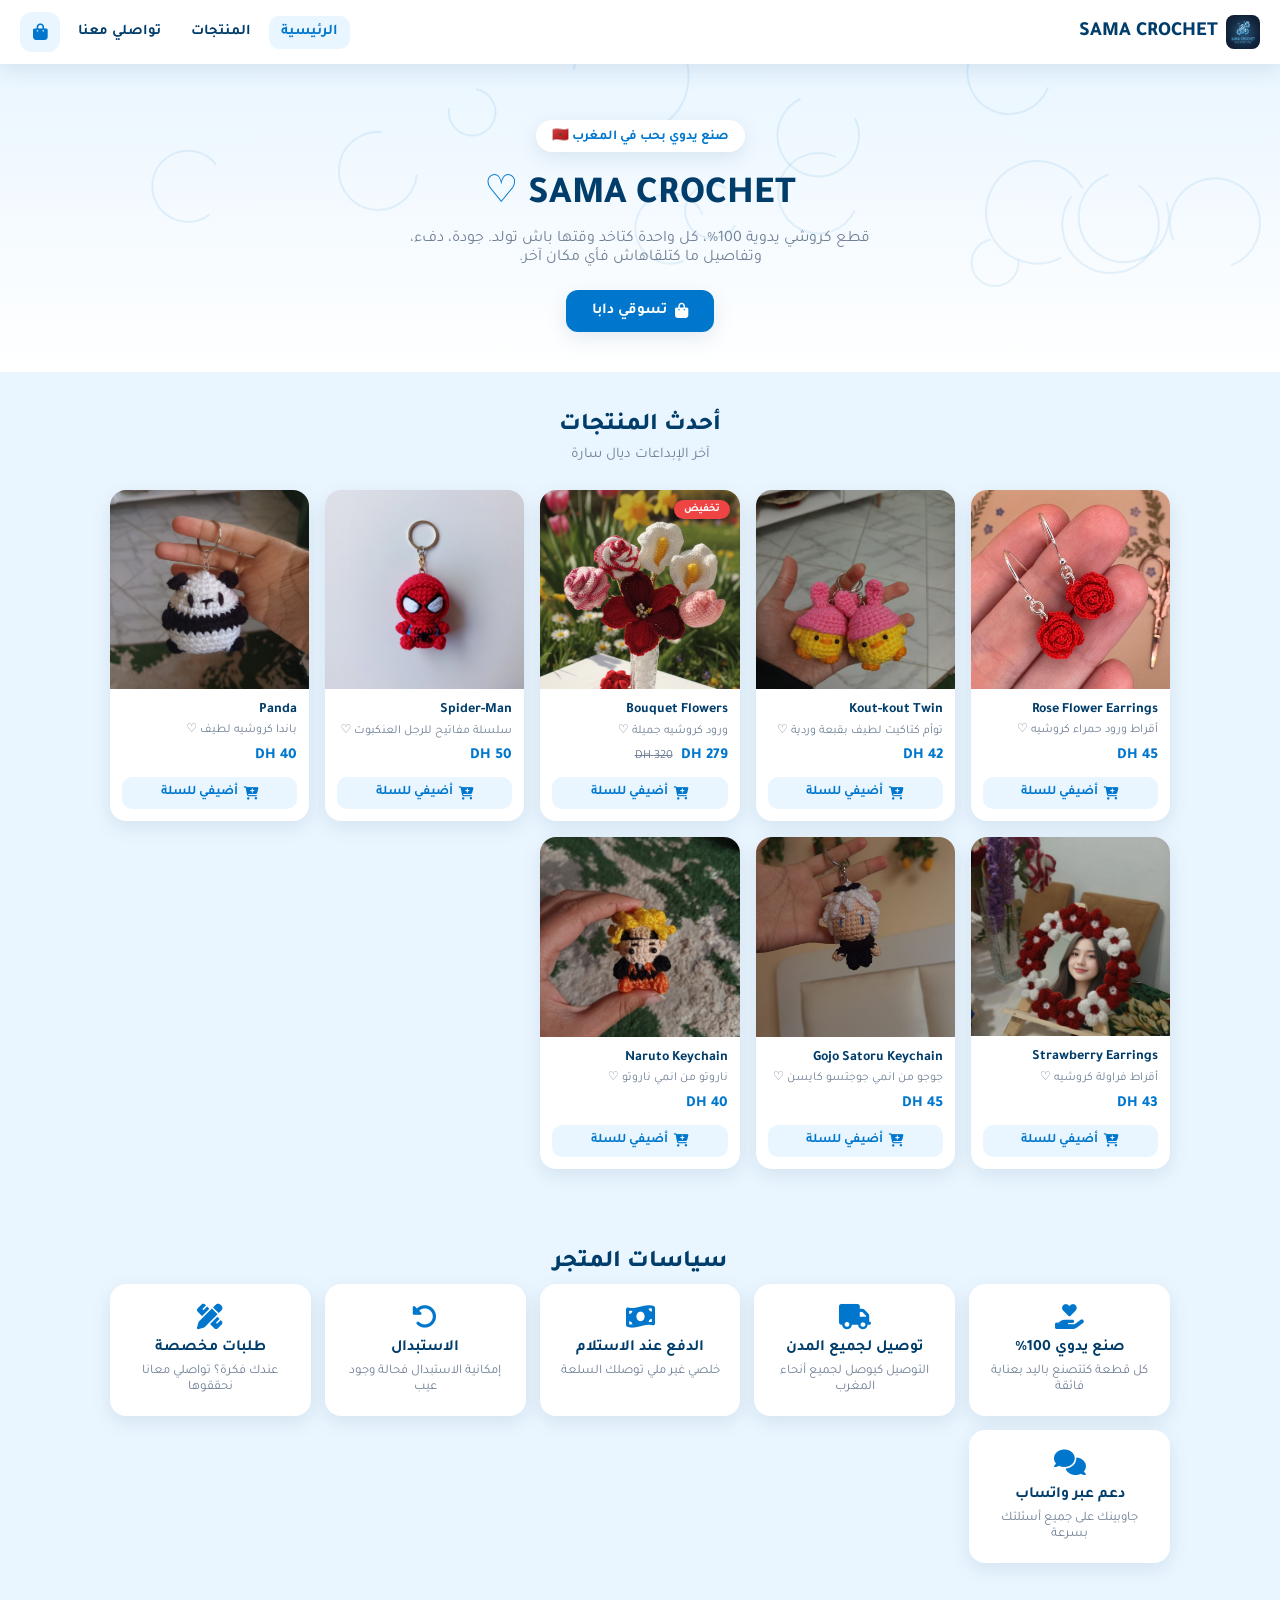
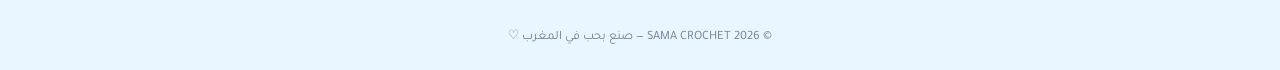
==== index.html @ 7872e40f "Add files via upload" ====
<!DOCTYPE html>
<html lang="ar" dir="rtl">
<head>
<meta charset="UTF-8">
<meta name="viewport" content="width=device-width, initial-scale=1, viewport-fit=cover">
<title>SAMA CROCHET | كروشي يدوي 100%</title>
<meta name="description" content="SAMA CROCHET - منتجات كروشي يدوية 100% صنع بحب في المغرب. اطلبي عبر واتساب.">
<meta name="theme-color" content="#0077cc">
<link rel="manifest" href="manifest.json">
<link rel="icon" href="icon-192.png" type="image/png">
<link rel="apple-touch-icon" href="icon-192.png">
<link rel="stylesheet" href="style.css">
<link rel="stylesheet" href="https://cdnjs.cloudflare.com/ajax/libs/font-awesome/6.5.0/css/all.min.css">
<link rel="preconnect" href="https://fonts.googleapis.com">
<link href="https://fonts.googleapis.com/css2?family=Tajawal:wght@400;500;700;800&family=Poppins:wght@400;600;700&display=swap" rel="stylesheet">
</head>
<body>

<header>
  <div class="logo" id="logoGesture"><img src="icon-192.png" alt="SAMA CROCHET" class="logo-img"> SAMA CROCHET</div>
  <nav>
    <button class="nav-btn active" data-page="home" onclick="showPage('home')">الرئيسية</button>
    <button class="nav-btn" data-page="shop" onclick="showPage('shop')">المنتجات</button>
    <button class="nav-btn" data-page="contact" onclick="showPage('contact')">تواصلي معنا</button>
    <button class="icon-btn" onclick="openCart()">
      <i class="fa-solid fa-bag-shopping"></i>
      <span class="badge-count" id="cartCount" style="display:none;">0</span>
    </button>
  </nav>
</header>

<!-- ===== HOME ===== -->
<section class="page active" id="page-home">
  <div class="hero">
    <canvas id="threadCanvas"></canvas>
    <div class="hero-content">
      <span class="badge-pill">صنع يدوي بحب في المغرب 🇲🇦</span>
      <h1>SAMA CROCHET <span style="color:var(--blue-main)">♡</span></h1>
      <p>قطع كروشي يدوية 100%، كل واحدة كتاخد وقتها باش تولد. جودة، دفء، وتفاصيل ما كتلقاهاش فأي مكان آخر.</p>
      <button class="btn" onclick="showPage('shop')"><i class="fa-solid fa-bag-shopping"></i> تسوقي دابا</button>
    </div>
  </div>

  <div class="section">
    <h2 class="section-title">أحدث المنتجات</h2>
    <p class="section-sub">آخر الإبداعات ديال سارة</p>
    <div class="product-grid" id="featuredGrid"></div>
  </div>

  <div class="section">
    <h2 class="section-title">سياسات المتجر</h2>
    <div class="policy-grid">
      <div class="policy-card"><i class="fa-solid fa-hand-holding-heart"></i><h3>صنع يدوي 100%</h3><p>كل قطعة كتتصنع باليد بعناية فائقة</p></div>
      <div class="policy-card"><i class="fa-solid fa-truck"></i><h3>توصيل لجميع المدن</h3><p>التوصيل كيوصل لجميع أنحاء المغرب</p></div>
      <div class="policy-card"><i class="fa-solid fa-money-bill-wave"></i><h3>الدفع عند الاستلام</h3><p>خلصي غير ملي توصلك السلعة</p></div>
      <div class="policy-card"><i class="fa-solid fa-rotate-left"></i><h3>الاستبدال</h3><p>إمكانية الاستبدال فحالة وجود عيب</p></div>
      <div class="policy-card"><i class="fa-solid fa-pen-ruler"></i><h3>طلبات مخصصة</h3><p>عندك فكرة؟ تواصلي معانا نحققوها</p></div>
      <div class="policy-card"><i class="fa-solid fa-comments"></i><h3>دعم عبر واتساب</h3><p>جاوبينك على جميع أسئلتك بسرعة</p></div>
    </div>
  </div>
</section>

<!-- ===== SHOP ===== -->
<section class="page" id="page-shop">
  <div class="section">
    <h2 class="section-title">جميع المنتجات</h2>
    <div class="search-box">
      <input type="text" id="searchInput" placeholder="بحثي عن منتج...">
      <i class="fa-solid fa-magnifying-glass"></i>
    </div>
    <div class="filter-row" id="filterRow">
      <button class="filter-chip active" data-cat="all">الكل</button>
      <button class="filter-chip" data-cat="keychains">سلاسل مفاتيح</button>
      <button class="filter-chip" data-cat="dolls">دمى</button>
      <button class="filter-chip" data-cat="flowers">ورود</button>
      <button class="filter-chip" data-cat="accessories">إكسسوارات</button>
    </div>
    <div class="product-grid" id="shopGrid"></div>
  </div>
</section>

<!-- ===== CONTACT ===== -->
<section class="page" id="page-contact">
  <div class="section">
    <h2 class="section-title">تواصلي معنا</h2>
    <p class="section-sub">عندك طلب مخصص أو سؤال؟ راسلينا</p>
    <div class="contact-card">
      <i class="fa-brands fa-whatsapp"></i>
      <h3>واتساب</h3>
      <p style="margin:8px 0">+212 621-091-399</p>
      <a class="btn" href="https://wa.me/212621091399" target="_blank">راسلينا دابا</a>
    </div>
    <div class="contact-form">
      <div class="form-field"><label>الاسم</label><input id="cName" type="text"></div>
      <div class="form-field"><label>رسالتك / طلبك المخصص</label><textarea id="cMsg" rows="4"></textarea></div>
      <button class="btn" style="width:100%;justify-content:center" onclick="sendContactMsg()">إرسال عبر واتساب</button>
    </div>
  </div>
</section>

<!-- ===== ADMIN ===== -->
<section class="page" id="page-admin">
  <div class="admin-login-box" id="adminLogin">
    <i class="fa-solid fa-lock" style="font-size:1.8rem;color:var(--blue-main);margin-bottom:10px"></i>
    <h2 style="margin-bottom:14px">لوحة التحكم</h2>
    <div class="form-field"><input id="adminPass" type="password" placeholder="كلمة السر"></div>
    <button class="btn" style="width:100%;justify-content:center" onclick="adminLogin()">دخول</button>
  </div>

  <div class="admin-panel" id="adminPanel">
    <div style="display:flex;justify-content:space-between;align-items:center;margin-bottom:16px">
      <h2 style="color:var(--blue-dark)">لوحة التحكم</h2>
      <button class="admin-logout" onclick="adminLogout()">خروج</button>
    </div>
    <div class="admin-tabs">
      <button class="admin-tab active" data-sec="overview" onclick="showAdminSection('overview')">نظرة عامة</button>
      <button class="admin-tab" data-sec="products" onclick="showAdminSection('products')">المنتجات</button>
      <button class="admin-tab" data-sec="add" onclick="showAdminSection('add')">إضافة منتج</button>
      <button class="admin-tab" data-sec="orders" onclick="showAdminSection('orders')">الطلبات</button>
      <button class="admin-tab" data-sec="stock" onclick="showAdminSection('stock')">المخزون</button>
    </div>

    <div class="admin-section active" id="sec-overview">
      <div class="stat-grid">
        <div class="stat-card"><div class="num" id="statProducts">0</div><div class="lbl">منتجات</div></div>
        <div class="stat-card"><div class="num" id="statOrders">0</div><div class="lbl">طلبات</div></div>
        <div class="stat-card"><div class="num" id="statLowStock">0</div><div class="lbl">مخزون منخفض</div></div>
      </div>
    </div>

    <div class="admin-section" id="sec-products">
      <div style="overflow-x:auto">
      <table>
        <thead><tr><th>الصورة</th><th>الاسم</th><th>الفئة</th><th>السعر</th><th>المخزون</th><th>إجراءات</th></tr></thead>
        <tbody id="adminProductsTable"></tbody>
      </table>
      </div>
    </div>

    <div class="admin-section" id="sec-add">
      <h3 style="margin-bottom:12px" id="addFormTitle">إضافة منتج جديد</h3>
      <div class="admin-form">
        <input type="hidden" id="pId">
        <div class="form-field full"><label>الاسم (بالإنجليزية)</label><input id="pName" type="text"></div>
        <div class="form-field full"><label>الوصف (بالعربية)</label><textarea id="pDesc" rows="2"></textarea></div>
        <div class="form-field"><label>الفئة</label>
          <select id="pCat">
            <option value="keychains">سلاسل مفاتيح</option>
            <option value="dolls">دمى</option>
            <option value="flowers">ورود</option>
            <option value="accessories">إكسسوارات</option>
          </select>
        </div>
        <div class="form-field"><label>السعر (درهم)</label><input id="pPrice" type="number"></div>
        <div class="form-field"><label>السعر القديم (اختياري)</label><input id="pOldPrice" type="number"></div>
        <div class="form-field"><label>المخزون</label><input id="pStock" type="number"></div>
        <div class="form-field full"><label>رابط الصورة</label><input id="pImg" type="text" placeholder="https://..."></div>
        <button class="btn full" style="justify-content:center" onclick="saveProduct()">حفظ المنتج</button>
      </div>
    </div>

    <div class="admin-section" id="sec-orders">
      <div style="overflow-x:auto">
      <table>
        <thead><tr><th>التاريخ</th><th>الاسم</th><th>الهاتف</th><th>العنوان</th><th>المجموع</th></tr></thead>
        <tbody id="adminOrdersTable"></tbody>
      </table>
      </div>
    </div>

    <div class="admin-section" id="sec-stock">
      <div style="overflow-x:auto">
      <table>
        <thead><tr><th>المنتج</th><th>المخزون</th><th>الحالة</th></tr></thead>
        <tbody id="adminStockTable"></tbody>
      </table>
      </div>
    </div>
  </div>
</section>

<!-- ===== Product Modal ===== -->
<div class="overlay" id="productModal">
  <div class="modal">
    <button class="modal-close" onclick="closeModal()"><i class="fa-solid fa-xmark"></i></button>
    <img class="modal-img" id="modalImg" src="" alt="">
    <div class="modal-body">
      <h2 id="modalName"></h2>
      <p id="modalDesc"></p>
      <div class="price-row"><span class="price" id="modalPrice"></span><span class="old-price" id="modalOldPrice"></span></div>
      <div class="qty-row">
        <button class="qty-btn" onclick="changeModalQty(-1)">-</button>
        <span class="qty-val" id="modalQty">1</span>
        <button class="qty-btn" onclick="changeModalQty(1)">+</button>
      </div>
      <button class="btn" style="width:100%;justify-content:center" id="modalAddBtn" onclick="addToCartFromModal()">أضيفي للسلة</button>
    </div>
  </div>
</div>

<!-- ===== Cart Drawer ===== -->
<div class="overlay-bg" id="cartOverlay" onclick="closeCart()"></div>
<div class="drawer" id="cartDrawer">
  <div class="drawer-header">
    <h2>سلة الطلبات</h2>
    <button onclick="closeCart()"><i class="fa-solid fa-xmark"></i></button>
  </div>
  <div class="drawer-body" id="cartBody"></div>
  <div class="drawer-footer" id="cartFooter">
    <div class="total-row"><span>المجموع</span><span id="cartTotalVal">0 DH</span></div>
    <div class="form-field"><label>الاسم الكامل</label><input id="orderName" type="text"></div>
    <div class="form-field"><label>رقم الهاتف</label><input id="orderPhone" type="tel"></div>
    <div class="form-field"><label>العنوان</label><textarea id="orderAddress" rows="2"></textarea></div>
    <button class="btn" style="width:100%;justify-content:center" onclick="sendOrder()"><i class="fa-brands fa-whatsapp"></i> تأكيد الطلب عبر واتساب</button>
  </div>
</div>

<div id="toastBox"></div>

<footer>© 2026 SAMA CROCHET — صنع بحب في المغرب ♡</footer>

<script src="app.js"></script>
<script>
if('serviceWorker' in navigator){
  window.addEventListener('load',()=>navigator.serviceWorker.register('service-worker.js'));
}
</script>
</body>
</html>
---- style.css ----
:root{
  --blue-light:#eaf6ff;
  --blue-main:#0077cc;
  --blue-mid:#005fa3;
  --blue-dark:#003d6b;
  --white:#ffffff;
  --green:#22c55e;
  --red:#ef4444;
  --orange:#f97316;
  --gray-50:#f7fafc;
  --gray-200:#e2e8f0;
  --gray-500:#718096;
  --shadow:0 6px 20px rgba(0,61,107,.10);
  --shadow-lg:0 14px 40px rgba(0,61,107,.18);
  --radius:16px;
}

*{box-sizing:border-box;margin:0;padding:0;}

html{scroll-behavior:smooth;}

body{
  font-family:'Tajawal',system-ui,sans-serif;
  background:var(--blue-light);
  color:var(--blue-dark);
  direction:rtl;
  min-height:100vh;
}

.latin{font-family:'Poppins',sans-serif;}

img{max-width:100%;display:block;}
button{font-family:inherit;cursor:pointer;border:none;}
a{color:inherit;text-decoration:none;}

/* ===== Header ===== */
header{
  position:sticky;top:0;z-index:40;
  background:var(--white);
  box-shadow:var(--shadow);
  padding:12px 20px;
  display:flex;align-items:center;justify-content:space-between;
  gap:12px;
}
.logo{
  display:flex;align-items:center;gap:8px;
  font-weight:800;font-size:1.25rem;color:var(--blue-dark);
  user-select:none;
}
.logo .heart{color:var(--blue-main);}
.logo-img{width:34px;height:34px;border-radius:8px;object-fit:cover;}
nav{display:flex;gap:6px;align-items:center;}
.nav-btn{
  background:none;color:var(--blue-dark);
  padding:8px 12px;border-radius:10px;font-weight:600;font-size:.92rem;
}
.nav-btn:hover,.nav-btn.active{background:var(--blue-light);color:var(--blue-main);}
.icon-btn{
  position:relative;background:var(--blue-light);
  width:40px;height:40px;border-radius:12px;
  display:flex;align-items:center;justify-content:center;color:var(--blue-main);
  font-size:1.05rem;
}
.badge-count{
  position:absolute;top:-6px;left:-6px;
  background:var(--red);color:var(--white);
  font-size:.68rem;font-weight:700;
  border-radius:50%;width:18px;height:18px;
  display:flex;align-items:center;justify-content:center;
}

/* ===== Pages ===== */
.page{display:none;animation:fade .25s ease;}
.page.active{display:block;}
@keyframes fade{from{opacity:0;transform:translateY(6px);}to{opacity:1;transform:translateY(0);}}

/* ===== Hero ===== */
.hero{
  position:relative;overflow:hidden;
  padding:56px 20px 40px;
  text-align:center;
  background:linear-gradient(180deg,var(--blue-light) 0%,var(--white) 100%);
}
#threadCanvas{position:absolute;inset:0;width:100%;height:100%;opacity:.35;pointer-events:none;}
.hero-content{position:relative;z-index:1;}
.badge-pill{
  display:inline-block;background:var(--white);color:var(--blue-main);
  padding:6px 16px;border-radius:999px;font-weight:700;font-size:.85rem;
  box-shadow:var(--shadow);margin-bottom:14px;
}
.hero h1{font-size:2.4rem;font-weight:800;color:var(--blue-dark);margin-bottom:10px;}
.hero p{color:var(--gray-500);max-width:520px;margin:0 auto 22px;font-size:1rem;}
.btn{
  display:inline-flex;align-items:center;gap:8px;
  background:var(--blue-main);color:var(--white);
  padding:12px 26px;border-radius:12px;font-weight:700;font-size:.95rem;
  box-shadow:var(--shadow);transition:transform .15s,background .15s;
}
.btn:hover{background:var(--blue-mid);transform:translateY(-2px);}
.btn-outline{background:var(--white);color:var(--blue-main);border:2px solid var(--blue-main);}

/* ===== Section shared ===== */
.section{padding:40px 20px;max-width:1100px;margin:0 auto;}
.section-title{
  font-size:1.5rem;font-weight:800;color:var(--blue-dark);
  text-align:center;margin-bottom:6px;
}
.section-sub{text-align:center;color:var(--gray-500);margin-bottom:26px;font-size:.92rem;}

/* ===== Policies ===== */
.policy-grid{
  display:grid;grid-template-columns:repeat(auto-fit,minmax(200px,1fr));
  gap:14px;
}
.policy-card{
  background:var(--white);border-radius:var(--radius);padding:20px;
  box-shadow:var(--shadow);text-align:center;
}
.policy-card i{font-size:1.6rem;color:var(--blue-main);margin-bottom:10px;}
.policy-card h3{font-size:.98rem;margin-bottom:6px;}
.policy-card p{font-size:.82rem;color:var(--gray-500);}

/* ===== Filters ===== */
.filter-row{
  display:flex;gap:8px;flex-wrap:wrap;justify-content:center;margin-bottom:22px;
}
.filter-chip{
  background:var(--white);color:var(--blue-dark);
  padding:8px 18px;border-radius:999px;font-weight:600;font-size:.85rem;
  box-shadow:var(--shadow);
}
.filter-chip.active{background:var(--blue-main);color:var(--white);}
.search-box{
  max-width:420px;margin:0 auto 26px;position:relative;
}
.search-box input{
  width:100%;padding:12px 44px 12px 16px;border-radius:12px;
  border:1.5px solid var(--gray-200);font-family:inherit;font-size:.92rem;
  background:var(--white);
}
.search-box i{position:absolute;top:50%;left:16px;transform:translateY(-50%);color:var(--gray-500);}

/* ===== Product Grid ===== */
.product-grid{
  display:grid;grid-template-columns:repeat(auto-fill,minmax(180px,1fr));
  gap:16px;
}
.card{
  background:var(--white);border-radius:var(--radius);overflow:hidden;
  box-shadow:var(--shadow);transition:transform .18s,box-shadow .18s;
  display:flex;flex-direction:column;cursor:pointer;position:relative;
}
.card:hover{transform:translateY(-4px);box-shadow:var(--shadow-lg);}
.card-img{width:100%;aspect-ratio:1/1;object-fit:cover;background:var(--blue-light);}
.card-body{padding:12px;display:flex;flex-direction:column;gap:4px;flex:1;}
.card-name{font-size:.88rem;font-weight:700;color:var(--blue-dark);line-height:1.3;}
.card-desc{font-size:.76rem;color:var(--gray-500);line-height:1.3;flex:1;}
.price-row{display:flex;align-items:center;gap:8px;margin-top:4px;}
.price{font-weight:800;color:var(--blue-main);font-size:.95rem;}
.old-price{font-size:.78rem;color:var(--gray-500);text-decoration:line-through;}
.card-badge{
  position:absolute;top:10px;right:10px;
  padding:3px 10px;border-radius:999px;font-size:.68rem;font-weight:700;color:var(--white);
}
.badge-discount{background:var(--red);}
.badge-outofstock{background:var(--gray-500);}
.add-btn{
  margin-top:8px;background:var(--blue-light);color:var(--blue-main);
  padding:8px;border-radius:10px;font-weight:700;font-size:.82rem;
  display:flex;align-items:center;justify-content:center;gap:6px;
}
.add-btn:hover{background:var(--blue-main);color:var(--white);}
.empty-state{
  text-align:center;padding:50px 20px;color:var(--gray-500);
}
.empty-state i{font-size:2.4rem;color:var(--blue-main);margin-bottom:12px;}

/* ===== Modal ===== */
.overlay{
  position:fixed;inset:0;background:rgba(0,61,107,.45);
  display:none;align-items:center;justify-content:center;z-index:100;padding:16px;
}
.overlay.show{display:flex;}
.modal{
  background:var(--white);border-radius:20px;max-width:420px;width:100%;
  max-height:88vh;overflow-y:auto;position:relative;
}
.modal-close{
  position:absolute;top:12px;left:12px;background:var(--white);
  width:34px;height:34px;border-radius:50%;box-shadow:var(--shadow);
  display:flex;align-items:center;justify-content:center;z-index:2;color:var(--blue-dark);
}
.modal-img{width:100%;aspect-ratio:1/1;object-fit:cover;}
.modal-body{padding:20px;}
.modal-body h2{font-size:1.2rem;margin-bottom:6px;color:var(--blue-dark);}
.modal-body p{color:var(--gray-500);font-size:.88rem;margin-bottom:14px;line-height:1.5;}
.qty-row{display:flex;align-items:center;gap:12px;margin-bottom:16px;}
.qty-btn{
  width:34px;height:34px;border-radius:10px;background:var(--blue-light);
  color:var(--blue-main);font-weight:800;font-size:1.1rem;
  display:flex;align-items:center;justify-content:center;
}
.qty-val{font-weight:700;min-width:24px;text-align:center;}

/* ===== Cart Drawer ===== */
.drawer{
  position:fixed;top:0;left:-100%;width:100%;max-width:380px;height:100%;
  background:var(--white);z-index:110;transition:left .3s ease;
  display:flex;flex-direction:column;box-shadow:var(--shadow-lg);
}
.drawer.show{left:0;}
.drawer-header{
  padding:18px 20px;display:flex;align-items:center;justify-content:space-between;
  border-bottom:1px solid var(--gray-200);
}
.drawer-header h2{font-size:1.1rem;color:var(--blue-dark);}
.drawer-body{flex:1;overflow-y:auto;padding:12px 20px;}
.cart-item{display:flex;gap:10px;padding:12px 0;border-bottom:1px solid var(--gray-200);}
.cart-item img{width:64px;height:64px;border-radius:10px;object-fit:cover;}
.cart-item-info{flex:1;}
.cart-item-info h4{font-size:.85rem;color:var(--blue-dark);margin-bottom:4px;}
.cart-item-actions{display:flex;align-items:center;gap:8px;margin-top:6px;}
.remove-link{color:var(--red);font-size:.78rem;font-weight:600;margin-right:auto;}
.drawer-footer{padding:16px 20px;border-top:1px solid var(--gray-200);}
.total-row{display:flex;justify-content:space-between;font-weight:800;font-size:1.05rem;margin-bottom:12px;color:var(--blue-dark);}
.form-field{margin-bottom:10px;}
.form-field label{display:block;font-size:.8rem;font-weight:600;margin-bottom:4px;color:var(--blue-dark);}
.form-field input,.form-field textarea,.form-field select{
  width:100%;padding:10px 12px;border-radius:10px;border:1.5px solid var(--gray-200);
  font-family:inherit;font-size:.88rem;
}
.overlay-bg{
  position:fixed;inset:0;background:rgba(0,61,107,.4);z-index:105;display:none;
}
.overlay-bg.show{display:block;}

/* ===== Contact ===== */
.contact-card{
  background:var(--white);border-radius:var(--radius);padding:26px;
  box-shadow:var(--shadow);max-width:440px;margin:0 auto;text-align:center;
}
.contact-card i{font-size:2rem;color:var(--blue-main);margin-bottom:10px;}
.contact-form{max-width:440px;margin:20px auto 0;}

/* ===== Admin ===== */
.admin-login-box{
  max-width:340px;margin:60px auto;background:var(--white);
  padding:28px;border-radius:var(--radius);box-shadow:var(--shadow);text-align:center;
}
.admin-panel{max-width:1000px;margin:0 auto;padding:20px;display:none;}
.admin-panel.show{display:block;}
.admin-tabs{display:flex;gap:6px;flex-wrap:wrap;margin-bottom:20px;}
.admin-tab{
  padding:9px 16px;border-radius:10px;background:var(--white);
  font-weight:700;font-size:.85rem;color:var(--blue-dark);box-shadow:var(--shadow);
}
.admin-tab.active{background:var(--blue-main);color:var(--white);}
.admin-section{display:none;}
.admin-section.active{display:block;}
.stat-grid{display:grid;grid-template-columns:repeat(auto-fit,minmax(150px,1fr));gap:12px;margin-bottom:20px;}
.stat-card{background:var(--white);border-radius:14px;padding:18px;box-shadow:var(--shadow);text-align:center;}
.stat-card .num{font-size:1.6rem;font-weight:800;color:var(--blue-main);}
.stat-card .lbl{font-size:.8rem;color:var(--gray-500);}
table{width:100%;border-collapse:collapse;background:var(--white);border-radius:12px;overflow:hidden;box-shadow:var(--shadow);}
th,td{padding:10px;text-align:right;font-size:.82rem;border-bottom:1px solid var(--gray-200);}
th{background:var(--blue-light);color:var(--blue-dark);}
.row-actions{display:flex;gap:6px;}
.mini-btn{padding:6px 10px;border-radius:8px;font-size:.75rem;font-weight:700;}
.mini-btn.edit{background:var(--blue-light);color:var(--blue-main);}
.mini-btn.del{background:#fee2e2;color:var(--red);}
.low-stock{color:var(--red);font-weight:700;}
.admin-form{display:grid;grid-template-columns:1fr 1fr;gap:10px;max-width:560px;}
.admin-form .full{grid-column:1/-1;}
.admin-logout{background:var(--orange);color:var(--white);padding:8px 16px;border-radius:10px;font-weight:700;font-size:.8rem;}

/* ===== Toast ===== */
#toastBox{position:fixed;bottom:20px;right:20px;left:20px;z-index:200;display:flex;flex-direction:column;gap:8px;align-items:center;}
.toast{
  background:var(--blue-dark);color:var(--white);padding:12px 20px;border-radius:12px;
  font-size:.85rem;font-weight:600;box-shadow:var(--shadow-lg);animation:toastIn .25s ease;max-width:340px;
}
.toast.success{background:var(--green);}
.toast.danger{background:var(--red);}
@keyframes toastIn{from{opacity:0;transform:translateY(10px);}to{opacity:1;transform:translateY(0);}}

footer{text-align:center;padding:24px;color:var(--gray-500);font-size:.8rem;}

@media(max-width:640px){
  .hero h1{font-size:1.8rem;}
  nav .nav-label{display:none;}
  .admin-form{grid-template-columns:1fr;}
}
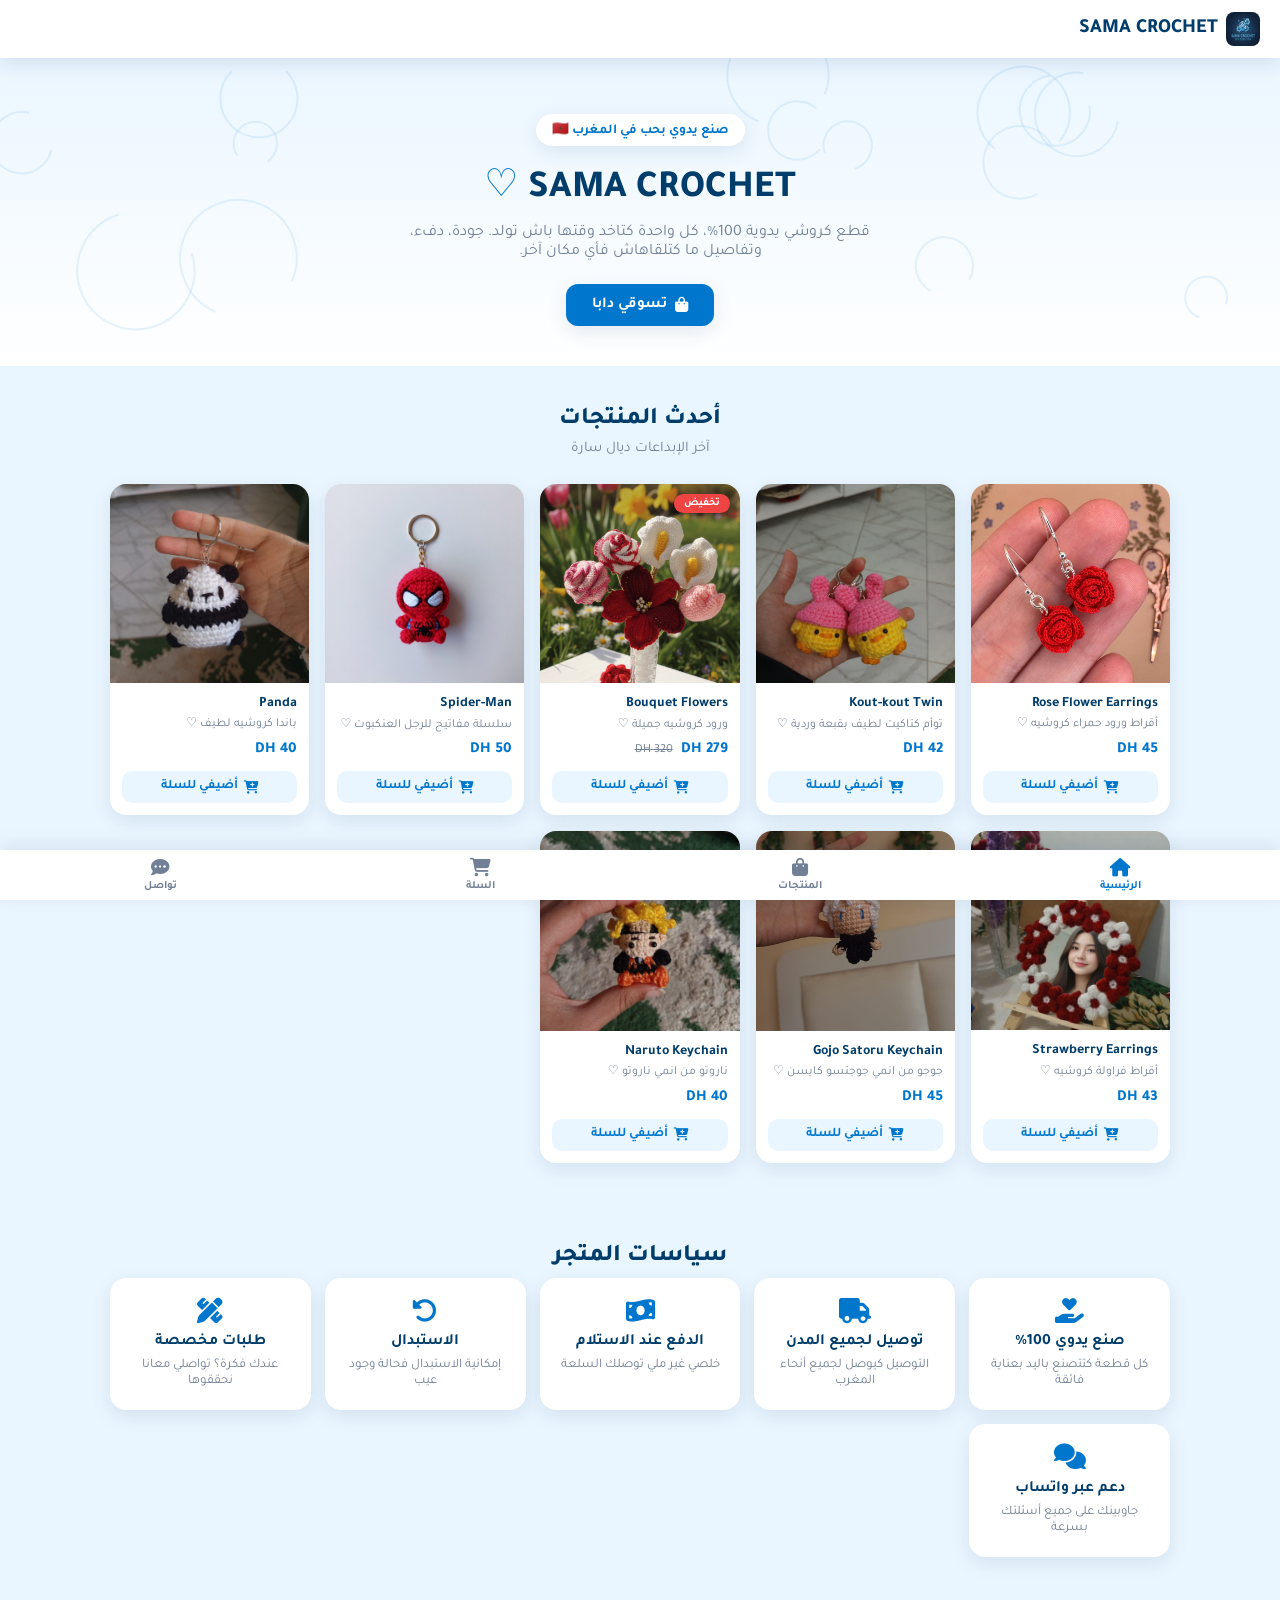
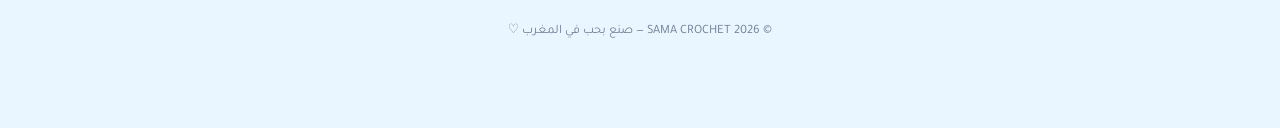
==== commit cc89941d: "Add files via upload" ====
--- a/index.html
+++ b/index.html
@@ -18,15 +18,6 @@
 
 <header>
   <div class="logo" id="logoGesture"><img src="icon-192.png" alt="SAMA CROCHET" class="logo-img"> SAMA CROCHET</div>
-  <nav>
-    <button class="nav-btn active" data-page="home" onclick="showPage('home')">الرئيسية</button>
-    <button class="nav-btn" data-page="shop" onclick="showPage('shop')">المنتجات</button>
-    <button class="nav-btn" data-page="contact" onclick="showPage('contact')">تواصلي معنا</button>
-    <button class="icon-btn" onclick="openCart()">
-      <i class="fa-solid fa-bag-shopping"></i>
-      <span class="badge-count" id="cartCount" style="display:none;">0</span>
-    </button>
-  </nav>
 </header>
 
 <!-- ===== HOME ===== -->
@@ -217,6 +208,29 @@
 
 <div id="toastBox"></div>
 
+<!-- ===== Bottom Nav ===== -->
+<nav class="bottom-nav">
+  <button class="nav-btn active" data-page="home" onclick="showPage('home')">
+    <i class="fa-solid fa-house"></i>
+    <span>الرئيسية</span>
+  </button>
+  <button class="nav-btn" data-page="shop" onclick="showPage('shop')">
+    <i class="fa-solid fa-bag-shopping"></i>
+    <span>المنتجات</span>
+  </button>
+  <button class="nav-btn" onclick="openCart()">
+    <span class="nav-icon-wrap">
+      <i class="fa-solid fa-cart-shopping"></i>
+      <span class="badge-count" id="cartCount" style="display:none;">0</span>
+    </span>
+    <span>السلة</span>
+  </button>
+  <button class="nav-btn" data-page="contact" onclick="showPage('contact')">
+    <i class="fa-solid fa-comment-dots"></i>
+    <span>تواصل</span>
+  </button>
+</nav>
+
 <footer>© 2026 SAMA CROCHET — صنع بحب في المغرب ♡</footer>
 
 <script src="app.js"></script>
--- a/style.css
+++ b/style.css
@@ -17,7 +17,7 @@
 
 *{box-sizing:border-box;margin:0;padding:0;}
 
-html{scroll-behavior:smooth;}
+html{scroll-behavior:smooth;-webkit-text-size-adjust:100%;}
 
 body{
   font-family:'Tajawal',system-ui,sans-serif;
@@ -25,13 +25,14 @@
   color:var(--blue-dark);
   direction:rtl;
   min-height:100vh;
-}
-
-.latin{font-family:'Poppins',sans-serif;}
+  overflow-x:hidden;
+  -webkit-tap-highlight-color:transparent;
+  padding-bottom:calc(64px + env(safe-area-inset-bottom));
+}
 
 img{max-width:100%;display:block;}
-button{font-family:inherit;cursor:pointer;border:none;}
-a{color:inherit;text-decoration:none;}
+button{font-family:inherit;cursor:pointer;border:none;touch-action:manipulation;}
+a{color:inherit;text-decoration:none;touch-action:manipulation;}
 
 /* ===== Header ===== */
 header{
@@ -39,33 +40,41 @@
   background:var(--white);
   box-shadow:var(--shadow);
   padding:12px 20px;
-  display:flex;align-items:center;justify-content:space-between;
-  gap:12px;
+  padding-top:calc(12px + env(safe-area-inset-top));
+  padding-left:calc(20px + env(safe-area-inset-left));
+  padding-right:calc(20px + env(safe-area-inset-right));
+  display:flex;align-items:center;
 }
 .logo{
   display:flex;align-items:center;gap:8px;
   font-weight:800;font-size:1.25rem;color:var(--blue-dark);
   user-select:none;
 }
-.logo .heart{color:var(--blue-main);}
-.logo-img{width:34px;height:34px;border-radius:8px;object-fit:cover;}
-nav{display:flex;gap:6px;align-items:center;}
+.logo-img{width:34px;height:34px;border-radius:8px;object-fit:cover;flex-shrink:0;}
+
+/* ===== Bottom Nav ===== */
+.bottom-nav{
+  position:fixed;bottom:0;left:0;right:0;z-index:90;
+  background:var(--white);
+  box-shadow:0 -4px 20px rgba(0,61,107,.10);
+  display:flex;align-items:stretch;
+  padding-bottom:env(safe-area-inset-bottom);
+  padding-left:env(safe-area-inset-left);
+  padding-right:env(safe-area-inset-right);
+}
 .nav-btn{
-  background:none;color:var(--blue-dark);
-  padding:8px 12px;border-radius:10px;font-weight:600;font-size:.92rem;
-}
-.nav-btn:hover,.nav-btn.active{background:var(--blue-light);color:var(--blue-main);}
-.icon-btn{
-  position:relative;background:var(--blue-light);
-  width:40px;height:40px;border-radius:12px;
-  display:flex;align-items:center;justify-content:center;color:var(--blue-main);
-  font-size:1.05rem;
-}
+  flex:1;display:flex;flex-direction:column;align-items:center;justify-content:center;gap:3px;
+  background:none;color:var(--gray-500);
+  padding:9px 4px 7px;font-weight:600;font-size:.7rem;
+}
+.nav-btn i{font-size:1.15rem;}
+.nav-btn.active{color:var(--blue-main);}
+.nav-icon-wrap{position:relative;display:inline-flex;}
 .badge-count{
-  position:absolute;top:-6px;left:-6px;
+  position:absolute;top:-6px;left:-9px;
   background:var(--red);color:var(--white);
-  font-size:.68rem;font-weight:700;
-  border-radius:50%;width:18px;height:18px;
+  font-size:.62rem;font-weight:700;
+  border-radius:50%;width:16px;height:16px;
   display:flex;align-items:center;justify-content:center;
 }
 
@@ -97,7 +106,6 @@
   box-shadow:var(--shadow);transition:transform .15s,background .15s;
 }
 .btn:hover{background:var(--blue-mid);transform:translateY(-2px);}
-.btn-outline{background:var(--white);color:var(--blue-main);border:2px solid var(--blue-main);}
 
 /* ===== Section shared ===== */
 .section{padding:40px 20px;max-width:1100px;margin:0 auto;}
@@ -135,7 +143,7 @@
 }
 .search-box input{
   width:100%;padding:12px 44px 12px 16px;border-radius:12px;
-  border:1.5px solid var(--gray-200);font-family:inherit;font-size:.92rem;
+  border:1.5px solid var(--gray-200);font-family:inherit;font-size:1rem;
   background:var(--white);
 }
 .search-box i{position:absolute;top:50%;left:16px;transform:translateY(-50%);color:var(--gray-500);}
@@ -153,8 +161,8 @@
 .card:hover{transform:translateY(-4px);box-shadow:var(--shadow-lg);}
 .card-img{width:100%;aspect-ratio:1/1;object-fit:cover;background:var(--blue-light);}
 .card-body{padding:12px;display:flex;flex-direction:column;gap:4px;flex:1;}
-.card-name{font-size:.88rem;font-weight:700;color:var(--blue-dark);line-height:1.3;}
-.card-desc{font-size:.76rem;color:var(--gray-500);line-height:1.3;flex:1;}
+.card-name{font-size:.88rem;font-weight:700;color:var(--blue-dark);line-height:1.3;overflow-wrap:break-word;}
+.card-desc{font-size:.76rem;color:var(--gray-500);line-height:1.3;flex:1;overflow-wrap:break-word;}
 .price-row{display:flex;align-items:center;gap:8px;margin-top:4px;}
 .price{font-weight:800;color:var(--blue-main);font-size:.95rem;}
 .old-price{font-size:.78rem;color:var(--gray-500);text-decoration:line-through;}
@@ -192,7 +200,7 @@
 }
 .modal-img{width:100%;aspect-ratio:1/1;object-fit:cover;}
 .modal-body{padding:20px;}
-.modal-body h2{font-size:1.2rem;margin-bottom:6px;color:var(--blue-dark);}
+.modal-body h2{font-size:1.2rem;margin-bottom:6px;color:var(--blue-dark);overflow-wrap:break-word;}
 .modal-body p{color:var(--gray-500);font-size:.88rem;margin-bottom:14px;line-height:1.5;}
 .qty-row{display:flex;align-items:center;gap:12px;margin-bottom:16px;}
 .qty-btn{
@@ -210,7 +218,9 @@
 }
 .drawer.show{left:0;}
 .drawer-header{
-  padding:18px 20px;display:flex;align-items:center;justify-content:space-between;
+  padding:18px 20px;
+  padding-top:calc(18px + env(safe-area-inset-top));
+  display:flex;align-items:center;justify-content:space-between;
   border-bottom:1px solid var(--gray-200);
 }
 .drawer-header h2{font-size:1.1rem;color:var(--blue-dark);}
@@ -221,13 +231,17 @@
 .cart-item-info h4{font-size:.85rem;color:var(--blue-dark);margin-bottom:4px;}
 .cart-item-actions{display:flex;align-items:center;gap:8px;margin-top:6px;}
 .remove-link{color:var(--red);font-size:.78rem;font-weight:600;margin-right:auto;}
-.drawer-footer{padding:16px 20px;border-top:1px solid var(--gray-200);}
+.drawer-footer{
+  padding:16px 20px;
+  padding-bottom:calc(16px + env(safe-area-inset-bottom));
+  border-top:1px solid var(--gray-200);
+}
 .total-row{display:flex;justify-content:space-between;font-weight:800;font-size:1.05rem;margin-bottom:12px;color:var(--blue-dark);}
 .form-field{margin-bottom:10px;}
 .form-field label{display:block;font-size:.8rem;font-weight:600;margin-bottom:4px;color:var(--blue-dark);}
 .form-field input,.form-field textarea,.form-field select{
   width:100%;padding:10px 12px;border-radius:10px;border:1.5px solid var(--gray-200);
-  font-family:inherit;font-size:.88rem;
+  font-family:inherit;font-size:1rem;
 }
 .overlay-bg{
   position:fixed;inset:0;background:rgba(0,61,107,.4);z-index:105;display:none;
@@ -274,7 +288,11 @@
 .admin-logout{background:var(--orange);color:var(--white);padding:8px 16px;border-radius:10px;font-weight:700;font-size:.8rem;}
 
 /* ===== Toast ===== */
-#toastBox{position:fixed;bottom:20px;right:20px;left:20px;z-index:200;display:flex;flex-direction:column;gap:8px;align-items:center;}
+#toastBox{
+  position:fixed;bottom:20px;right:20px;left:20px;z-index:200;
+  padding-bottom:env(safe-area-inset-bottom);
+  display:flex;flex-direction:column;gap:8px;align-items:center;
+}
 .toast{
   background:var(--blue-dark);color:var(--white);padding:12px 20px;border-radius:12px;
   font-size:.85rem;font-weight:600;box-shadow:var(--shadow-lg);animation:toastIn .25s ease;max-width:340px;
@@ -283,10 +301,13 @@
 .toast.danger{background:var(--red);}
 @keyframes toastIn{from{opacity:0;transform:translateY(10px);}to{opacity:1;transform:translateY(0);}}
 
-footer{text-align:center;padding:24px;color:var(--gray-500);font-size:.8rem;}
+footer{
+  text-align:center;padding:24px;
+  padding-bottom:calc(24px + env(safe-area-inset-bottom));
+  color:var(--gray-500);font-size:.8rem;
+}
 
 @media(max-width:640px){
   .hero h1{font-size:1.8rem;}
-  nav .nav-label{display:none;}
   .admin-form{grid-template-columns:1fr;}
 }
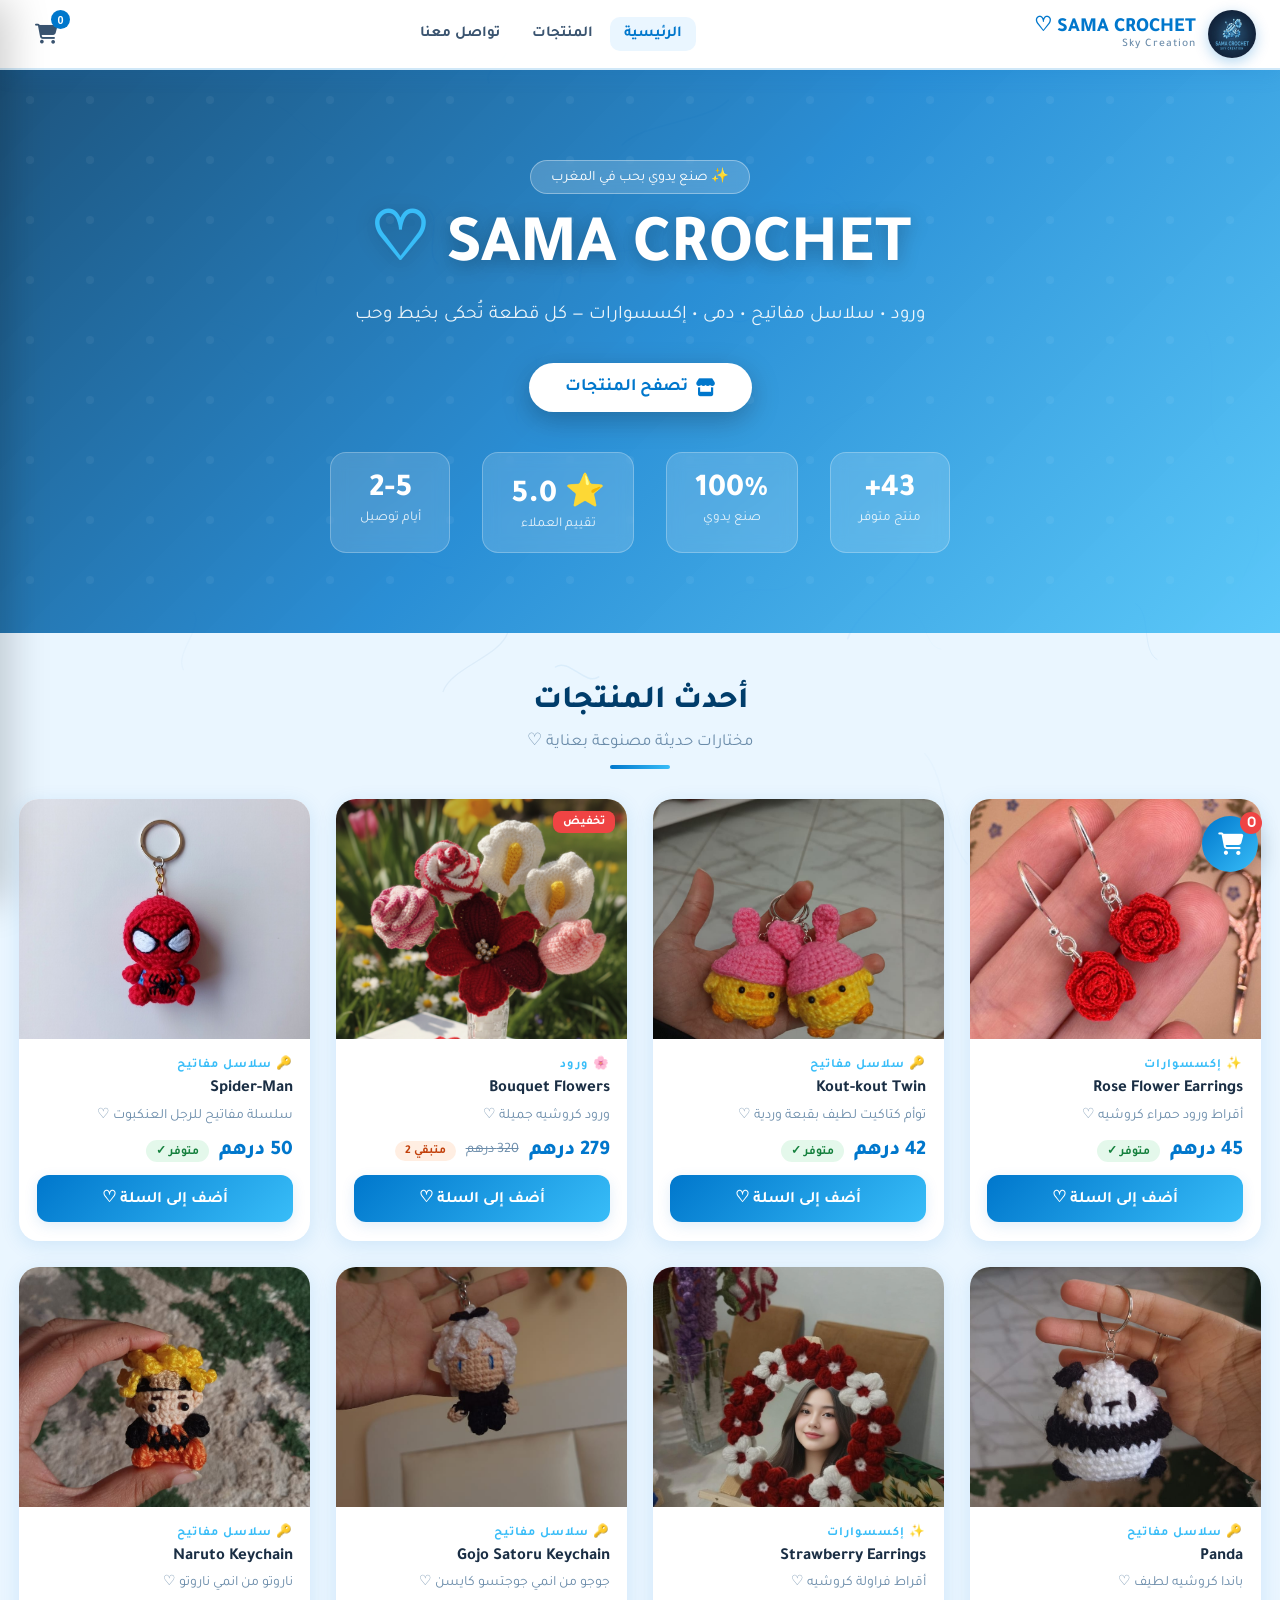
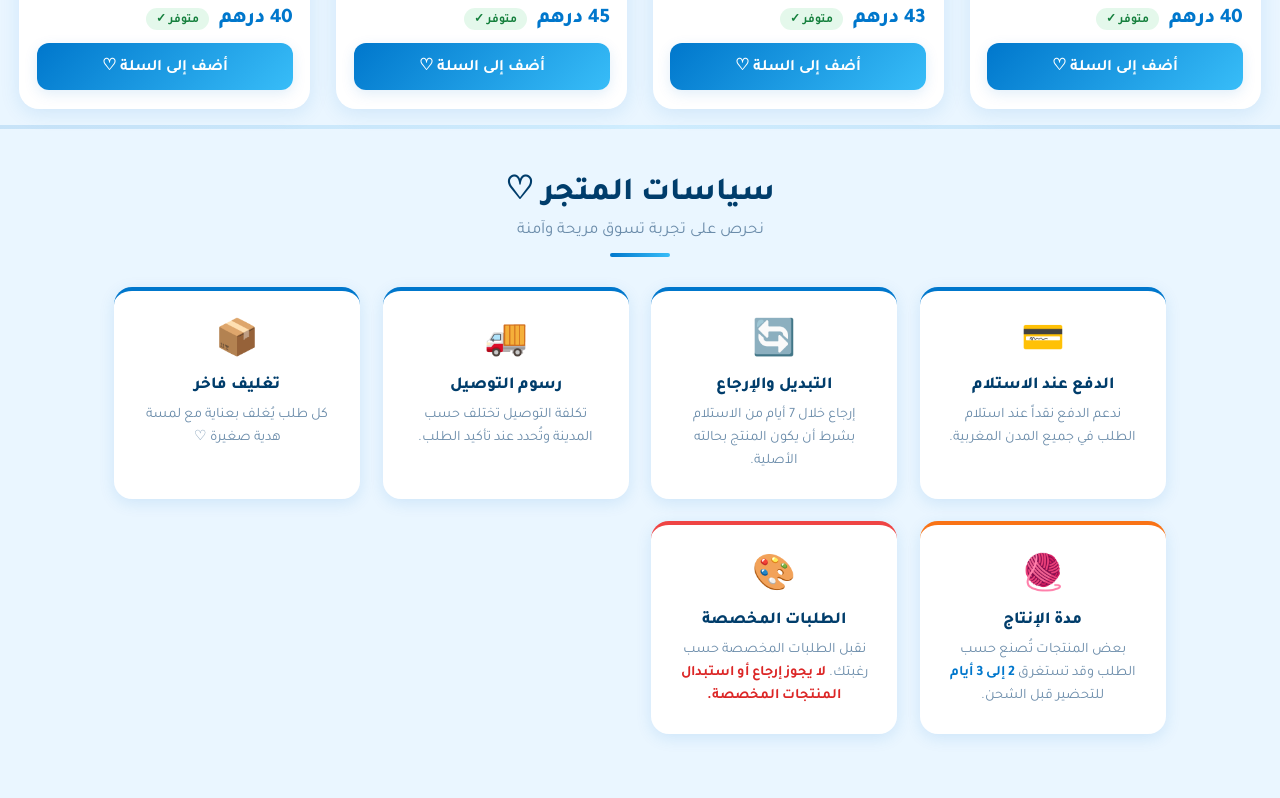
==== commit ed708603: "Add files via upload" ====
--- a/index.html
+++ b/index.html
@@ -1,237 +1,817 @@
 <!DOCTYPE html>
 <html lang="ar" dir="rtl">
 <head>
-<meta charset="UTF-8">
-<meta name="viewport" content="width=device-width, initial-scale=1, viewport-fit=cover">
-<title>SAMA CROCHET | كروشي يدوي 100%</title>
-<meta name="description" content="SAMA CROCHET - منتجات كروشي يدوية 100% صنع بحب في المغرب. اطلبي عبر واتساب.">
+<meta charset="UTF-8"/>
+<meta name="viewport" content="width=device-width, initial-scale=1.0, viewport-fit=cover"/>
+<title>SAMA CROCHET ♡ | Sky Creation</title>
+<meta name="description" content="منتجات كروشيه يدوية - سلاسل مفاتيح، ورود، دمى وإكسسوارات مصنوعة بحب ♡">
 <meta name="theme-color" content="#0077cc">
 <link rel="manifest" href="manifest.json">
 <link rel="icon" href="icon-192.png" type="image/png">
 <link rel="apple-touch-icon" href="icon-192.png">
-<link rel="stylesheet" href="style.css">
-<link rel="stylesheet" href="https://cdnjs.cloudflare.com/ajax/libs/font-awesome/6.5.0/css/all.min.css">
-<link rel="preconnect" href="https://fonts.googleapis.com">
-<link href="https://fonts.googleapis.com/css2?family=Tajawal:wght@400;500;700;800&family=Poppins:wght@400;600;700&display=swap" rel="stylesheet">
+<link rel="stylesheet" href="https://cdnjs.cloudflare.com/ajax/libs/font-awesome/6.5.0/css/all.min.css"/>
+<link href="https://fonts.googleapis.com/css2?family=Tajawal:wght@400;500;700;800&family=Poppins:wght@400;500;600&display=swap" rel="stylesheet">
+<style>
+:root {
+  --blue-light: #eaf6ff;
+  --blue-main: #0077cc;
+  --blue-mid: #005fa3;
+  --blue-dark: #003d6b;
+  --blue-accent: #38bdf8;
+  --white: #ffffff;
+  --text-dark: #1a2e44;
+  --text-mid: #3a5470;
+  --text-light: #6b8caa;
+  --card-bg: #ffffff;
+  --section-bg: #f4faff;
+  --border: #d0e8f8;
+  --shadow: rgba(0,119,204,0.12);
+  --shadow-hover: rgba(0,119,204,0.28);
+  --success: #22c55e;
+  --danger: #ef4444;
+  --orange: #f97316;
+}
+
+*{box-sizing:border-box;margin:0;padding:0;}
+
+body{
+  font-family:'Tajawal',sans-serif;
+  background:var(--blue-light);
+  color:var(--text-dark);
+  min-height:100vh;
+  overflow-x:hidden;
+}
+
+/* ══ CANVAS BACKGROUND ══ */
+#bgCanvas{
+  position:fixed;top:0;left:0;width:100%;height:100%;
+  pointer-events:none;z-index:0;opacity:0.18;
+}
+
+/* ══ HEADER ══ */
+header{
+  position:fixed;top:0;left:0;right:0;z-index:900;
+  background:rgba(255,255,255,0.96);
+  backdrop-filter:blur(14px);
+  border-bottom:2px solid var(--border);
+  padding:0 1.5rem;
+  height:70px;
+  display:flex;align-items:center;justify-content:space-between;
+  box-shadow:0 4px 20px var(--shadow);
+}
+
+.logo-area{display:flex;align-items:center;gap:12px;}
+.logo-circle{
+  width:46px;height:46px;border-radius:50%;
+  background:linear-gradient(135deg,var(--blue-main),var(--blue-accent));
+  display:flex;align-items:center;justify-content:center;
+  color:#fff;font-size:1.3rem;font-weight:800;
+  box-shadow:0 4px 14px var(--shadow-hover);
+  flex-shrink:0;
+}
+.logo-text{
+  font-size:1.25rem;font-weight:800;color:var(--blue-main);
+  line-height:1.1;
+}
+.logo-text span{display:block;font-size:0.72rem;font-weight:500;color:var(--text-light);letter-spacing:1px;}
+
+nav{display:flex;gap:0.2rem;align-items:center;}
+.nav-link{
+  background:none;border:none;cursor:pointer;
+  font-family:'Tajawal',sans-serif;font-size:0.95rem;font-weight:600;
+  color:var(--text-mid);padding:8px 14px;border-radius:10px;
+  transition:all 0.25s;
+}
+.nav-link:hover,.nav-link.active{background:var(--blue-light);color:var(--blue-main);}
+
+.header-actions{display:flex;align-items:center;gap:0.5rem;}
+.icon-btn{
+  position:relative;background:none;border:none;cursor:pointer;
+  width:44px;height:44px;border-radius:50%;
+  display:flex;align-items:center;justify-content:center;
+  font-size:1.25rem;color:var(--text-mid);
+  transition:all 0.25s;
+}
+.icon-btn:hover{background:var(--blue-light);color:var(--blue-main);}
+.badge{
+  position:absolute;top:-2px;right:-2px;
+  background:var(--blue-main);color:#fff;
+  width:19px;height:19px;border-radius:50%;font-size:0.68rem;
+  display:flex;align-items:center;justify-content:center;font-weight:700;
+}
+
+/* ══ PAGES ══ */
+.page{display:none;padding-top:70px;min-height:100vh;position:relative;z-index:1;}
+.page.active{display:block;}
+
+/* ══ HERO ══ */
+.hero{
+  background:linear-gradient(135deg,rgba(0,61,107,0.88) 0%,rgba(0,119,204,0.82) 50%,rgba(56,189,248,0.80) 100%);
+  color:#fff;text-align:center;
+  padding:90px 20px 80px;
+  position:relative;overflow:hidden;
+}
+.hero::before{
+  content:'';position:absolute;inset:0;
+  background:url("data:image/svg+xml,%3Csvg width='60' height='60' viewBox='0 0 60 60' xmlns='http://www.w3.org/2000/svg'%3E%3Cg fill='none' fill-rule='evenodd'%3E%3Cg fill='%23ffffff' fill-opacity='0.05'%3E%3Ccircle cx='30' cy='30' r='4'/%3E%3C/g%3E%3C/g%3E%3C/svg%3E");
+}
+.hero-badge{
+  display:inline-block;background:rgba(255,255,255,0.18);
+  border:1px solid rgba(255,255,255,0.35);
+  border-radius:50px;padding:6px 20px;font-size:0.9rem;
+  margin-bottom:20px;backdrop-filter:blur(6px);
+}
+.hero h1{
+  font-size:clamp(2.4rem,6vw,4.2rem);font-weight:800;
+  margin-bottom:16px;line-height:1.1;
+  text-shadow:0 4px 20px rgba(0,0,0,0.3);
+}
+.hero h1 .heart{color:var(--blue-accent);}
+.hero p{font-size:1.2rem;opacity:0.9;max-width:600px;margin:0 auto 36px;}
+
+.stats-row{
+  display:flex;justify-content:center;gap:2rem;flex-wrap:wrap;
+  margin-top:40px;
+}
+.stat-item{
+  background:rgba(255,255,255,0.15);backdrop-filter:blur(8px);
+  border:1px solid rgba(255,255,255,0.25);border-radius:16px;
+  padding:18px 28px;text-align:center;min-width:120px;
+}
+.stat-num{font-size:2rem;font-weight:800;display:block;}
+.stat-lbl{font-size:0.85rem;opacity:0.85;}
+
+.hero-btn{
+  display:inline-flex;align-items:center;gap:8px;
+  background:#fff;color:var(--blue-main);
+  border:none;border-radius:50px;cursor:pointer;
+  font-family:'Tajawal',sans-serif;font-weight:700;font-size:1.1rem;
+  padding:14px 36px;
+  box-shadow:0 8px 28px rgba(0,0,0,0.25);
+  transition:all 0.3s;
+}
+.hero-btn:hover{transform:translateY(-3px);box-shadow:0 14px 36px rgba(0,0,0,0.3);}
+
+/* ══ SECTION TITLE ══ */
+.sec-title{text-align:center;padding:50px 20px 30px;}
+.sec-title h2{font-size:2rem;font-weight:800;color:var(--blue-dark);}
+.sec-title p{color:var(--text-light);margin-top:8px;font-size:1.05rem;}
+.sec-line{
+  width:60px;height:4px;border-radius:4px;
+  background:linear-gradient(90deg,var(--blue-main),var(--blue-accent));
+  margin:12px auto 0;
+}
+
+/* ══ SEARCH & FILTERS ══ */
+.search-filter-bar{
+  max-width:1300px;margin:0 auto;padding:0 1.2rem 1.2rem;
+  display:flex;flex-wrap:wrap;gap:1rem;align-items:center;
+}
+.search-box{flex:1;min-width:220px;position:relative;}
+.search-box input{
+  width:100%;padding:12px 18px 12px 44px;
+  border:2px solid var(--border);border-radius:50px;
+  font-family:'Tajawal',sans-serif;font-size:1rem;
+  background:#fff;color:var(--text-dark);
+  transition:all 0.25s;
+}
+.search-box input:focus{outline:none;border-color:var(--blue-main);box-shadow:0 0 0 3px rgba(0,119,204,0.1);}
+.search-box .s-icon{position:absolute;left:15px;top:50%;transform:translateY(-50%);color:var(--text-light);font-size:1rem;}
+.filters{display:flex;flex-wrap:wrap;gap:0.5rem;}
+.filter-btn{
+  background:#fff;color:var(--text-mid);
+  border:2px solid var(--border);border-radius:50px;
+  padding:9px 18px;cursor:pointer;font-family:'Tajawal',sans-serif;
+  font-size:0.92rem;font-weight:600;transition:all 0.25s;
+}
+.filter-btn:hover,.filter-btn.active{
+  background:var(--blue-main);color:#fff;border-color:var(--blue-main);
+  box-shadow:0 4px 14px var(--shadow-hover);
+}
+
+/* ══ PRODUCTS GRID ══ */
+.products-grid{
+  display:grid;grid-template-columns:repeat(auto-fill,minmax(270px,1fr));
+  gap:1.6rem;padding:0 1.2rem 3rem;
+  max-width:1300px;margin:0 auto;
+}
+.product-card{
+  background:#fff;border-radius:20px;overflow:hidden;
+  box-shadow:0 4px 20px var(--shadow);
+  transition:transform 0.3s,box-shadow 0.3s;
+  animation:fadeUp 0.4s ease both;
+  display:flex;flex-direction:column;
+}
+.card-body{padding:1rem 1.1rem 1.2rem;display:flex;flex-direction:column;flex:1;}
+.card-body .add-btn{margin-top:auto;}
+.product-card:hover{transform:translateY(-8px);box-shadow:0 16px 48px var(--shadow-hover);}
+@keyframes fadeUp{from{opacity:0;transform:translateY(24px);}to{opacity:1;transform:translateY(0);}}
+
+.card-img-wrap{position:relative;overflow:hidden;height:240px;cursor:pointer;background:#f0f7ff;}
+.card-img-wrap img{width:100%;height:100%;object-fit:cover;transition:transform 0.4s;}
+.product-card:hover .card-img-wrap img{transform:scale(1.07);}
+.card-badge{position:absolute;top:12px;right:12px;background:var(--blue-main);color:#fff;border-radius:8px;padding:4px 10px;font-size:0.78rem;font-weight:700;}
+.card-badge.sale{background:#ef4444;}
+.quick-view-btn{position:absolute;inset:0;background:rgba(0,119,204,0.0);display:flex;align-items:center;justify-content:center;transition:background 0.3s;}
+.quick-view-btn span{background:rgba(255,255,255,0.95);color:var(--blue-main);border-radius:50px;padding:10px 22px;font-weight:700;font-size:0.95rem;transform:translateY(10px);opacity:0;transition:all 0.3s;font-family:'Tajawal',sans-serif;}
+.product-card:hover .quick-view-btn{background:rgba(0,119,204,0.18);}
+.product-card:hover .quick-view-btn span{transform:translateY(0);opacity:1;}
+
+.card-cat{font-size:0.78rem;font-weight:700;color:var(--blue-accent);text-transform:uppercase;letter-spacing:1px;margin-bottom:6px;}
+.card-body h3{font-size:1.05rem;font-weight:700;color:var(--text-dark);margin-bottom:6px;line-height:1.3;}
+.card-body p{font-size:0.88rem;color:var(--text-light);line-height:1.5;margin-bottom:12px;}
+.card-price-row{display:flex;align-items:center;gap:10px;margin-bottom:12px;}
+.price-now{font-size:1.3rem;font-weight:800;color:var(--blue-main);}
+.price-old{font-size:0.9rem;color:var(--text-light);text-decoration:line-through;}
+.stock-badge{font-size:0.75rem;font-weight:600;padding:3px 10px;border-radius:50px;background:rgba(34,197,94,0.12);color:#15803d;}
+.stock-badge.low{background:rgba(249,115,22,0.12);color:#c2410c;}
+.stock-badge.out{background:rgba(239,68,68,0.1);color:#dc2626;}
+
+.add-btn{
+  width:100%;padding:12px;border:none;border-radius:12px;cursor:pointer;
+  font-family:'Tajawal',sans-serif;font-weight:700;font-size:1rem;
+  background:linear-gradient(135deg,var(--blue-main),var(--blue-accent));
+  color:#fff;transition:all 0.3s;box-shadow:0 4px 14px var(--shadow);
+}
+.add-btn:hover{transform:translateY(-2px);box-shadow:0 8px 24px var(--shadow-hover);}
+.add-btn:disabled{opacity:0.5;cursor:not-allowed;transform:none;}
+
+/* ══ CART SIDEBAR ══ */
+.overlay{position:fixed;inset:0;background:rgba(0,0,0,0.5);z-index:1000;opacity:0;pointer-events:none;transition:opacity 0.3s;}
+.overlay.show{opacity:1;pointer-events:all;}
+.cart-sidebar{
+  position:fixed;left:0;top:0;bottom:0;width:min(420px,100%);
+  background:#fff;z-index:1001;
+  transform:translateX(-100%);transition:transform 0.35s cubic-bezier(.4,0,.2,1);
+  display:flex;flex-direction:column;box-shadow:8px 0 40px rgba(0,0,0,0.2);
+}
+.cart-sidebar.open{transform:translateX(0);}
+.cart-header{padding:20px 24px;border-bottom:2px solid var(--border);display:flex;align-items:center;justify-content:space-between;background:var(--blue-light);}
+.cart-header h3{font-size:1.3rem;font-weight:800;color:var(--blue-dark);}
+.close-btn{background:none;border:none;cursor:pointer;width:36px;height:36px;border-radius:50%;display:flex;align-items:center;justify-content:center;font-size:1.2rem;color:var(--text-mid);transition:all 0.2s;}
+.close-btn:hover{background:var(--border);color:var(--text-dark);}
+.cart-items{flex:1;overflow-y:auto;padding:16px 24px;}
+.cart-empty{text-align:center;padding:60px 20px;color:var(--text-light);}
+.cart-empty i{font-size:3.5rem;margin-bottom:16px;display:block;opacity:0.4;}
+.cart-item{display:flex;gap:12px;align-items:flex-start;padding:14px 0;border-bottom:1px solid var(--border);}
+.cart-item img{width:72px;height:72px;border-radius:12px;object-fit:cover;flex-shrink:0;}
+.cart-item-info{flex:1;}
+.cart-item-name{font-weight:700;font-size:0.95rem;color:var(--text-dark);margin-bottom:4px;}
+.cart-item-price{color:var(--blue-main);font-weight:700;font-size:0.9rem;}
+.qty-row{display:flex;align-items:center;gap:8px;margin-top:8px;}
+.qty-btn{width:30px;height:30px;border:2px solid var(--border);border-radius:50%;background:#fff;cursor:pointer;font-size:1rem;font-weight:700;display:flex;align-items:center;justify-content:center;transition:all 0.2s;color:var(--blue-main);}
+.qty-btn:hover{background:var(--blue-main);color:#fff;border-color:var(--blue-main);}
+.qty-num{min-width:28px;text-align:center;font-weight:700;color:var(--text-dark);}
+.del-btn{background:none;border:none;cursor:pointer;color:var(--text-light);font-size:1rem;padding:4px;margin-right:auto;transition:color 0.2s;}
+.del-btn:hover{color:var(--danger);}
+.cart-footer{padding:20px 24px;border-top:2px solid var(--border);background:var(--blue-light);}
+.total-row{display:flex;justify-content:space-between;align-items:center;margin-bottom:16px;}
+.total-lbl{font-size:1.05rem;font-weight:600;color:var(--text-mid);}
+.total-amt{font-size:1.5rem;font-weight:800;color:var(--blue-main);}
+.checkout-btn{
+  width:100%;padding:15px;border:none;border-radius:14px;cursor:pointer;
+  font-family:'Tajawal',sans-serif;font-weight:800;font-size:1.1rem;
+  background:linear-gradient(135deg,var(--blue-main),var(--blue-accent));
+  color:#fff;box-shadow:0 6px 20px var(--shadow-hover);
+  transition:all 0.3s;display:flex;align-items:center;justify-content:center;gap:8px;
+}
+.checkout-btn:hover{transform:translateY(-2px);box-shadow:0 12px 30px var(--shadow-hover);}
+
+/* ══ MODAL ══ */
+.modal{position:fixed;inset:0;background:rgba(0,30,60,0.6);z-index:1200;display:none;align-items:center;justify-content:center;padding:20px;}
+.modal.show{display:flex;}
+.modal-box{background:#fff;border-radius:24px;width:100%;max-width:560px;max-height:90vh;overflow-y:auto;position:relative;animation:popIn 0.3s cubic-bezier(.4,0,.2,1);}
+@keyframes popIn{from{opacity:0;transform:scale(0.9);}to{opacity:1;transform:scale(1);}}
+.modal-close{position:absolute;top:14px;right:18px;background:var(--border);border:none;border-radius:50%;width:34px;height:34px;cursor:pointer;font-size:1.1rem;display:flex;align-items:center;justify-content:center;color:var(--text-mid);transition:all 0.2s;z-index:2;}
+.modal-close:hover{background:var(--danger);color:#fff;}
+.modal-img{width:100%;height:280px;object-fit:cover;border-radius:24px 24px 0 0;}
+.modal-body{padding:1.5rem 1.8rem 2rem;}
+.modal-cat{font-size:0.8rem;font-weight:700;color:var(--blue-accent);text-transform:uppercase;letter-spacing:1px;}
+.modal-body h3{font-size:1.5rem;font-weight:800;color:var(--text-dark);margin:6px 0 10px;}
+.modal-body p{color:var(--text-light);line-height:1.7;margin-bottom:16px;}
+.modal-price-row{display:flex;align-items:center;gap:14px;margin-bottom:20px;}
+.modal-price{font-size:1.8rem;font-weight:800;color:var(--blue-main);}
+.modal-old{font-size:1rem;color:var(--text-light);text-decoration:line-through;}
+
+/* ══ ORDER FORM ══ */
+.form-group{margin-bottom:16px;}
+.form-group label{display:block;font-weight:600;color:var(--text-mid);margin-bottom:6px;font-size:0.9rem;}
+.form-group input,.form-group textarea,.form-group select{
+  width:100%;padding:13px 16px;border:2px solid var(--border);border-radius:12px;
+  font-family:'Tajawal',sans-serif;font-size:1rem;color:var(--text-dark);
+  background:#fff;transition:all 0.25s;
+}
+.form-group input:focus,.form-group textarea:focus,.form-group select:focus{outline:none;border-color:var(--blue-main);box-shadow:0 0 0 3px rgba(0,119,204,0.1);}
+.form-group textarea{min-height:90px;resize:vertical;}
+.send-btn{
+  width:100%;padding:16px;border:none;border-radius:14px;cursor:pointer;
+  font-family:'Tajawal',sans-serif;font-weight:800;font-size:1.15rem;
+  background:linear-gradient(135deg,#25d366,#128c7e);
+  color:#fff;box-shadow:0 6px 20px rgba(37,211,102,0.35);
+  transition:all 0.3s;display:flex;align-items:center;justify-content:center;gap:10px;
+  margin-top:20px;
+}
+.send-btn:hover{transform:translateY(-2px);box-shadow:0 12px 30px rgba(37,211,102,0.45);}
+
+/* ══ CONTACT PAGE ══ */
+.contact-grid{display:grid;grid-template-columns:1fr 1fr;gap:2rem;max-width:1100px;margin:0 auto;padding:0 1.5rem 4rem;}
+@media(max-width:768px){.contact-grid{grid-template-columns:1fr;}}
+.contact-card{background:#fff;border-radius:20px;padding:2rem;box-shadow:0 4px 20px var(--shadow);}
+.contact-card h3{font-size:1.3rem;font-weight:800;color:var(--blue-dark);margin-bottom:1.2rem;}
+.info-item{display:flex;align-items:center;gap:14px;padding:14px 0;border-bottom:1px solid var(--border);}
+.info-item:last-child{border-bottom:none;}
+.info-icon{width:44px;height:44px;border-radius:12px;flex-shrink:0;background:var(--blue-light);color:var(--blue-main);display:flex;align-items:center;justify-content:center;font-size:1.1rem;}
+.info-txt span{display:block;font-size:0.78rem;color:var(--text-light);margin-bottom:2px;}
+.info-txt strong{font-size:0.98rem;color:var(--text-dark);}
+
+/* ══ POLICIES ══ */
+.policies-grid{display:grid;grid-template-columns:repeat(auto-fit,minmax(240px,1fr));gap:1.4rem;max-width:1100px;margin:0 auto;padding:0 1.5rem 4rem;}
+.policy-card{background:#fff;border-radius:18px;padding:1.6rem;text-align:center;box-shadow:0 4px 16px var(--shadow);border-top:4px solid var(--blue-main);}
+.policy-card .pol-icon{font-size:2.2rem;margin-bottom:10px;display:block;}
+.policy-card h4{font-size:1.05rem;font-weight:800;color:var(--blue-dark);margin-bottom:8px;}
+.policy-card p{font-size:0.9rem;color:var(--text-light);line-height:1.6;}
+
+/* ══ ADMIN ══ */
+.admin-page{background:#f4faff;}
+.admin-login{display:flex;align-items:center;justify-content:center;min-height:calc(100vh - 70px);padding:40px 20px;}
+.login-box{background:#fff;border-radius:24px;padding:2.5rem;max-width:400px;width:100%;box-shadow:0 8px 40px var(--shadow);text-align:center;}
+.login-box .lock-icon{font-size:3rem;color:var(--blue-main);margin-bottom:16px;}
+.login-box h3{font-size:1.4rem;font-weight:800;color:var(--blue-dark);margin-bottom:6px;}
+.login-box p{color:var(--text-light);font-size:0.9rem;margin-bottom:24px;}
+.login-btn{
+  width:100%;padding:14px;border:none;border-radius:12px;cursor:pointer;
+  font-family:'Tajawal',sans-serif;font-weight:700;font-size:1.05rem;
+  background:linear-gradient(135deg,var(--blue-main),var(--blue-accent));
+  color:#fff;margin-top:8px;transition:all 0.3s;
+}
+.login-btn:hover{transform:translateY(-2px);box-shadow:0 8px 24px var(--shadow-hover);}
+
+.admin-panel{display:none;}
+.admin-panel.show{display:block;}
+.admin-header{background:linear-gradient(135deg,var(--blue-dark),var(--blue-main));color:#fff;padding:1.5rem 2rem;display:flex;align-items:center;justify-content:space-between;flex-wrap:wrap;gap:12px;}
+.admin-header h2{font-size:1.4rem;font-weight:800;}
+.logout-btn{background:rgba(255,255,255,0.2);border:1px solid rgba(255,255,255,0.4);color:#fff;border-radius:10px;padding:8px 18px;cursor:pointer;font-family:'Tajawal',sans-serif;font-weight:600;font-size:0.9rem;transition:all 0.2s;}
+.logout-btn:hover{background:rgba(255,255,255,0.3);}
+.admin-tabs{display:flex;gap:0.5rem;padding:1.2rem 1.5rem;background:#fff;border-bottom:2px solid var(--border);overflow-x:auto;}
+.admin-tab{background:none;border:2px solid var(--border);border-radius:10px;padding:9px 18px;cursor:pointer;font-family:'Tajawal',sans-serif;font-weight:600;font-size:0.92rem;color:var(--text-mid);transition:all 0.25s;white-space:nowrap;}
+.admin-tab:hover,.admin-tab.active{background:var(--blue-main);color:#fff;border-color:var(--blue-main);}
+.admin-content{padding:1.5rem;max-width:1200px;margin:0 auto;}
+.admin-section{display:none;}
+.admin-section.active{display:block;}
+.stats-cards{display:grid;grid-template-columns:repeat(auto-fit,minmax(180px,1fr));gap:1.2rem;margin-bottom:2rem;}
+.stat-card{background:#fff;border-radius:16px;padding:1.4rem;box-shadow:0 4px 16px var(--shadow);border-right:4px solid var(--blue-main);}
+.stat-card.orange{border-right-color:var(--orange);}
+.stat-card.green{border-right-color:var(--success);}
+.stat-card.red{border-right-color:var(--danger);}
+.stat-card .s-icon{font-size:1.6rem;margin-bottom:8px;display:block;}
+.stat-card .s-val{font-size:1.8rem;font-weight:800;color:var(--blue-dark);}
+.stat-card .s-lbl{font-size:0.85rem;color:var(--text-light);}
+.table-wrap{background:#fff;border-radius:16px;overflow:hidden;box-shadow:0 4px 16px var(--shadow);}
+table{width:100%;border-collapse:collapse;}
+th{background:var(--blue-light);color:var(--blue-dark);font-weight:700;padding:14px 16px;text-align:right;font-size:0.9rem;}
+td{padding:12px 16px;border-bottom:1px solid var(--border);font-size:0.9rem;color:var(--text-dark);vertical-align:middle;}
+tr:last-child td{border-bottom:none;}
+tr:hover td{background:var(--blue-light);}
+.action-btn{border:none;border-radius:8px;cursor:pointer;padding:7px 14px;font-family:'Tajawal',sans-serif;font-weight:600;font-size:0.82rem;transition:all 0.2s;margin:2px;}
+.edit-btn{background:rgba(0,119,204,0.12);color:var(--blue-main);}
+.edit-btn:hover{background:var(--blue-main);color:#fff;}
+.del-action-btn{background:rgba(239,68,68,0.1);color:var(--danger);}
+.del-action-btn:hover{background:var(--danger);color:#fff;}
+.add-product-form{background:#fff;border-radius:20px;padding:2rem;box-shadow:0 4px 20px var(--shadow);}
+.add-product-form h3{font-size:1.3rem;font-weight:800;color:var(--blue-dark);margin-bottom:1.5rem;}
+.form-row{display:grid;grid-template-columns:1fr 1fr;gap:1rem;}
+@media(max-width:600px){.form-row{grid-template-columns:1fr;}}
+.qty-input-row{display:flex;align-items:center;gap:10px;}
+.qty-input-row input{width:80px;text-align:center;padding:10px;}
+.qty-input-row .qb{width:36px;height:36px;border:2px solid var(--border);border-radius:50%;background:#fff;cursor:pointer;font-size:1.2rem;font-weight:700;display:flex;align-items:center;justify-content:center;color:var(--blue-main);transition:all 0.2s;}
+.qty-input-row .qb:hover{background:var(--blue-main);color:#fff;border-color:var(--blue-main);}
+.img-preview{width:100%;height:160px;border:2px dashed var(--border);border-radius:14px;display:flex;align-items:center;justify-content:center;cursor:pointer;overflow:hidden;position:relative;transition:border-color 0.25s;}
+.img-preview:hover{border-color:var(--blue-main);}
+.img-preview img{width:100%;height:100%;object-fit:cover;}
+.img-preview .upload-ph{text-align:center;color:var(--text-light);}
+.img-preview .upload-ph i{font-size:2.5rem;margin-bottom:8px;display:block;}
+.save-product-btn{
+  padding:13px 32px;border:none;border-radius:12px;cursor:pointer;
+  font-family:'Tajawal',sans-serif;font-weight:700;font-size:1rem;
+  background:linear-gradient(135deg,var(--blue-main),var(--blue-accent));
+  color:#fff;box-shadow:0 4px 16px var(--shadow-hover);transition:all 0.3s;
+}
+.save-product-btn:hover{transform:translateY(-2px);box-shadow:0 8px 24px var(--shadow-hover);}
+
+/* ══ FLOATING BUTTONS ══ */
+.fab-group{position:fixed;bottom:28px;right:22px;display:flex;flex-direction:column;gap:12px;align-items:flex-end;z-index:800;}
+.fab{width:56px;height:56px;border-radius:50%;border:none;cursor:pointer;display:flex;align-items:center;justify-content:center;font-size:1.4rem;transition:all 0.3s;box-shadow:0 6px 24px rgba(0,0,0,0.25);}
+.fab-cart{background:linear-gradient(135deg,var(--blue-main),var(--blue-accent));color:#fff;}
+.fab-cart:hover{transform:scale(1.12);}
+.fab-top{background:#fff;color:var(--blue-main);border:2px solid var(--border);display:none;}
+.fab-top.show{display:flex;}
+.fab-top:hover{transform:scale(1.1);}
+.fab .badge{position:absolute;top:-4px;right:-4px;background:#ef4444;color:#fff;width:22px;height:22px;border-radius:50%;font-size:0.72rem;display:flex;align-items:center;justify-content:center;font-weight:700;}
+
+/* ══ TOAST ══ */
+.toast-container{position:fixed;bottom:100px;left:50%;transform:translateX(-50%);z-index:2000;display:flex;flex-direction:column;gap:8px;pointer-events:none;}
+.toast{background:var(--blue-main);color:#fff;padding:13px 28px;border-radius:50px;font-family:'Tajawal',sans-serif;font-weight:600;font-size:1rem;box-shadow:0 8px 28px rgba(0,0,0,0.25);white-space:nowrap;animation:toastIn 0.3s ease;}
+.toast.success{background:var(--success);}
+.toast.danger{background:var(--danger);}
+@keyframes toastIn{from{opacity:0;transform:translateY(16px);}to{opacity:1;transform:translateY(0);}}
+
+/* ══ PLACEHOLDER IMAGE SYSTEM ══ */
+.img-ph{width:100%;height:100%;display:flex;flex-direction:column;align-items:center;justify-content:center;font-size:2.5rem;color:rgba(0,119,204,0.35);background:linear-gradient(135deg,var(--blue-light),#dbeeff);}
+.img-ph span{font-size:0.75rem;color:var(--text-light);margin-top:6px;font-family:'Tajawal',sans-serif;}
+
+/* ══ RESPONSIVE ══ */
+@media(max-width:768px){
+  nav{display:none;}
+  .hero h1{font-size:2rem;}
+  .products-grid{grid-template-columns:repeat(auto-fill,minmax(160px,1fr));gap:1rem;}
+  .card-img-wrap{height:200px;background:#f0f7ff;}
+  .card-img-wrap img{object-fit:cover;padding:0;}
+  .stats-row{gap:1rem;}
+  .stat-item{padding:12px 18px;}
+}
+
+.section-divider{height:4px;background:linear-gradient(90deg,var(--blue-main),var(--blue-accent),var(--blue-main));opacity:0.15;margin:0;}
+
+/* ══ BOTTOM NAVBAR MOBILE ══ */
+.bottom-nav{display:none;position:fixed;bottom:0;left:0;right:0;background:#fff;border-top:2px solid var(--border);z-index:850;box-shadow:0 -4px 20px rgba(0,119,204,0.1);}
+.bottom-nav-inner{display:flex;align-items:center;justify-content:space-around;padding:6px 0 calc(6px + env(safe-area-inset-bottom));}
+.bnav-btn{flex:1;display:flex;flex-direction:column;align-items:center;justify-content:center;gap:3px;background:none;border:none;cursor:pointer;color:var(--text-light);padding:6px 4px;font-family:'Tajawal',sans-serif;font-size:0.68rem;font-weight:600;transition:color 0.2s;position:relative;}
+.bnav-btn i{font-size:1.3rem;}
+.bnav-btn.active,.bnav-btn:active{color:var(--blue-main);}
+.bnav-btn .bnav-badge{position:absolute;top:4px;right:calc(50% - 18px);background:var(--blue-main);color:#fff;width:17px;height:17px;border-radius:50%;font-size:0.6rem;display:flex;align-items:center;justify-content:center;font-weight:700;}
+
+@media(max-width:768px){
+  .bottom-nav{display:block;}
+  .fab-group{bottom:80px;right:12px;gap:9px;}
+  .header-actions .icon-btn{display:none;}
+  header{padding:0 0.8rem;height:60px;}
+  .page{padding-top:60px;padding-bottom:70px;}
+  .logo-text{font-size:1rem;}
+  .logo-circle{width:38px;height:38px;font-size:1.1rem;}
+  nav{display:none;}
+  .hero{padding:40px 16px 40px;}
+  .hero h1{font-size:1.8rem;margin-bottom:10px;}
+  .hero p{font-size:0.95rem;margin-bottom:20px;}
+  .hero-badge{font-size:0.78rem;padding:5px 12px;}
+  .hero-btn{font-size:0.95rem;padding:11px 22px;}
+  .stats-row{gap:0.6rem;margin-top:20px;}
+  .stat-item{padding:10px 12px;min-width:80px;border-radius:12px;}
+  .stat-num{font-size:1.3rem;}
+  .stat-lbl{font-size:0.7rem;}
+  .search-filter-bar{padding:0 0.8rem 0.8rem;gap:0.6rem;}
+  .filters{gap:0.35rem;}
+  .filter-btn{padding:7px 11px;font-size:0.8rem;}
+  .search-box input{padding:10px 12px 10px 36px;font-size:0.9rem;}
+  .products-grid{grid-template-columns:repeat(2,1fr);gap:0.75rem;padding:0 0.75rem 2rem;}
+  .card-img-wrap{height:200px;background:#f0f7ff;}
+  .card-img-wrap img{object-fit:cover;padding:0;}
+  .card-body{padding:0.65rem 0.75rem 0.85rem;display:flex;flex-direction:column;flex:1;}
+  .card-body h3{font-size:0.86rem;margin-bottom:3px;}
+  .card-body p{font-size:0.76rem;margin-bottom:7px;display:-webkit-box;-webkit-line-clamp:2;-webkit-box-orient:vertical;overflow:hidden;}
+  .card-cat{font-size:0.68rem;margin-bottom:2px;}
+  .price-now{font-size:1rem;}
+  .price-old{font-size:0.72rem;}
+  .stock-badge{font-size:0.65rem;padding:2px 6px;display:none;}
+  .card-price-row{gap:4px;flex-wrap:wrap;margin-bottom:7px;}
+  .add-btn{padding:8px;font-size:0.82rem;border-radius:9px;margin-top:auto;}
+  .sec-title{padding:28px 14px 18px;}
+  .sec-title h2{font-size:1.4rem;}
+  .sec-title p{font-size:0.88rem;}
+  .policies-grid{padding:0 0.75rem 2rem;gap:0.75rem;}
+  .policy-card{padding:1rem;}
+  .contact-grid{padding:0 0.75rem 2rem;gap:1rem;}
+  .cart-sidebar{width:100%;}
+  .cart-header{padding:14px 16px;}
+  .cart-items{padding:10px 16px;}
+  .cart-footer{padding:14px 16px;}
+  .modal{padding:8px;}
+  .modal-box{border-radius:16px;}
+  .modal-body{padding:1rem 1.1rem 1.4rem;}
+  .modal-body h3{font-size:1.15rem;}
+  .modal-price{font-size:1.35rem;}
+  #modalImgWrap{height:200px!important;}
+  .fab-group{bottom:18px;right:12px;gap:9px;}
+  .fab{width:48px;height:48px;font-size:1.15rem;}
+  .admin-tabs{padding:0.7rem;gap:0.3rem;}
+  .admin-tab{padding:6px 11px;font-size:0.8rem;}
+  .admin-content{padding:0.75rem;}
+  .stats-cards{grid-template-columns:repeat(2,1fr);gap:0.7rem;}
+  .stat-card{padding:0.9rem;}
+  .stat-card .s-val{font-size:1.3rem;}
+  .table-wrap{overflow-x:auto;}
+  table{font-size:0.78rem;min-width:500px;}
+  th,td{padding:8px 9px;}
+  .toast{font-size:0.85rem;padding:10px 16px;white-space:normal;text-align:center;max-width:88vw;}
+  .send-btn{font-size:0.98rem;padding:13px;}
+  .form-group input,.form-group textarea,.form-group select{padding:11px 13px;font-size:0.95rem;}
+}
+</style>
 </head>
 <body>
 
+<canvas id="bgCanvas"></canvas>
+
+<!-- ══ HEADER ══ -->
 <header>
-  <div class="logo" id="logoGesture"><img src="icon-192.png" alt="SAMA CROCHET" class="logo-img"> SAMA CROCHET</div>
+  <div class="logo-area" id="logoArea" style="cursor:default;user-select:none;" title="">
+    <img src="icon-192.png" alt="SAMA CROCHET" style="height:48px;width:48px;border-radius:50%;object-fit:cover;box-shadow:0 4px 14px rgba(0,119,204,0.3);">
+    <div class="logo-text">
+      SAMA CROCHET ♡
+      <span>Sky Creation</span>
+    </div>
+  </div>
+  <nav>
+    <button class="nav-link active" onclick="showPage('home')">الرئيسية</button>
+    <button class="nav-link" onclick="showPage('products')">المنتجات</button>
+    <button class="nav-link" onclick="showPage('contact')">تواصل معنا</button>
+  </nav>
+  <div class="header-actions">
+    <button class="icon-btn" onclick="openCart()" aria-label="السلة">
+      <i class="fas fa-shopping-cart"></i>
+      <span class="badge" id="cartBadge">0</span>
+    </button>
+  </div>
 </header>
 
-<!-- ===== HOME ===== -->
-<section class="page active" id="page-home">
-  <div class="hero">
-    <canvas id="threadCanvas"></canvas>
-    <div class="hero-content">
-      <span class="badge-pill">صنع يدوي بحب في المغرب 🇲🇦</span>
-      <h1>SAMA CROCHET <span style="color:var(--blue-main)">♡</span></h1>
-      <p>قطع كروشي يدوية 100%، كل واحدة كتاخد وقتها باش تولد. جودة، دفء، وتفاصيل ما كتلقاهاش فأي مكان آخر.</p>
-      <button class="btn" onclick="showPage('shop')"><i class="fa-solid fa-bag-shopping"></i> تسوقي دابا</button>
-    </div>
-  </div>
-
-  <div class="section">
-    <h2 class="section-title">أحدث المنتجات</h2>
-    <p class="section-sub">آخر الإبداعات ديال سارة</p>
-    <div class="product-grid" id="featuredGrid"></div>
-  </div>
-
-  <div class="section">
-    <h2 class="section-title">سياسات المتجر</h2>
-    <div class="policy-grid">
-      <div class="policy-card"><i class="fa-solid fa-hand-holding-heart"></i><h3>صنع يدوي 100%</h3><p>كل قطعة كتتصنع باليد بعناية فائقة</p></div>
-      <div class="policy-card"><i class="fa-solid fa-truck"></i><h3>توصيل لجميع المدن</h3><p>التوصيل كيوصل لجميع أنحاء المغرب</p></div>
-      <div class="policy-card"><i class="fa-solid fa-money-bill-wave"></i><h3>الدفع عند الاستلام</h3><p>خلصي غير ملي توصلك السلعة</p></div>
-      <div class="policy-card"><i class="fa-solid fa-rotate-left"></i><h3>الاستبدال</h3><p>إمكانية الاستبدال فحالة وجود عيب</p></div>
-      <div class="policy-card"><i class="fa-solid fa-pen-ruler"></i><h3>طلبات مخصصة</h3><p>عندك فكرة؟ تواصلي معانا نحققوها</p></div>
-      <div class="policy-card"><i class="fa-solid fa-comments"></i><h3>دعم عبر واتساب</h3><p>جاوبينك على جميع أسئلتك بسرعة</p></div>
-    </div>
-  </div>
-</section>
-
-<!-- ===== SHOP ===== -->
-<section class="page" id="page-shop">
-  <div class="section">
-    <h2 class="section-title">جميع المنتجات</h2>
+<div class="toast-container" id="toastContainer"></div>
+<div class="overlay" id="overlay" onclick="closeCart()"></div>
+
+<!-- ══ CART SIDEBAR ══ -->
+<div class="cart-sidebar" id="cartSidebar">
+  <div class="cart-header">
+    <h3><i class="fas fa-shopping-cart" style="margin-left:8px"></i> سلة التسوق ♡</h3>
+    <button class="close-btn" onclick="closeCart()"><i class="fas fa-times"></i></button>
+  </div>
+  <div class="cart-items" id="cartItems"></div>
+  <div class="cart-footer">
+    <div class="total-row">
+      <span class="total-lbl">الإجمالي</span>
+      <span class="total-amt"><span id="cartTotal">0</span> درهم</span>
+    </div>
+    <button class="checkout-btn" onclick="openCheckout()">
+      <i class="fab fa-whatsapp"></i> إتمام الطلب عبر واتساب
+    </button>
+  </div>
+</div>
+
+<!-- ══ PRODUCT QUICK VIEW MODAL ══ -->
+<div class="modal" id="productModal">
+  <div class="modal-box">
+    <button class="modal-close" onclick="closeModal('productModal')"><i class="fas fa-times"></i></button>
+    <div id="modalImgWrap" style="height:280px;overflow:hidden;border-radius:24px 24px 0 0;"></div>
+    <div class="modal-body">
+      <div class="modal-cat" id="modalCat"></div>
+      <h3 id="modalName"></h3>
+      <p id="modalDesc"></p>
+      <div class="modal-price-row">
+        <span class="modal-price"><span id="modalPrice"></span> درهم</span>
+        <span class="modal-old" id="modalOld"></span>
+      </div>
+      <button class="add-btn" id="modalAddBtn" onclick="modalAddToCart()">أضف إلى السلة ♡</button>
+    </div>
+  </div>
+</div>
+
+<!-- ══ CHECKOUT MODAL ══ -->
+<div class="modal" id="checkoutModal">
+  <div class="modal-box">
+    <button class="modal-close" onclick="closeModal('checkoutModal')"><i class="fas fa-times"></i></button>
+    <div class="modal-body" style="padding-top:2rem;">
+      <h3 style="text-align:center;font-size:1.4rem;margin-bottom:6px;">تأكيد الطلب ♡</h3>
+      <p style="text-align:center;color:var(--text-light);margin-bottom:16px;">أدخل بياناتك وسنرسل طلبك عبر واتساب</p>
+      <div style="background:#fff8e1;border:1.5px solid #fbbf24;border-radius:12px;padding:12px 16px;margin-bottom:18px;font-size:0.88rem;color:#92400e;line-height:1.6;">
+        <i class="fas fa-info-circle" style="margin-left:6px;color:#f59e0b;"></i>
+        <strong>ملاحظات مهمة:</strong><br>
+        • رسوم التوصيل تُضاف حسب مدينتك وتُحدد عند التأكيد.<br>
+        • بعض المنتجات قد تحتاج <strong>2-3 أيام إنتاج</strong> قبل الشحن.<br>
+        • الطلبات المخصصة <strong>غير قابلة للإرجاع أو الاستبدال.</strong>
+      </div>
+      <div class="form-group"><label>الاسم الكامل *</label><input type="text" id="ordName" placeholder="مثال: سارة الخالدي"></div>
+      <div class="form-group"><label>رقم الهاتف *</label><input type="tel" id="ordPhone" placeholder="06XXXXXXXX"></div>
+      <div class="form-group"><label>المدينة *</label><input type="text" id="ordCity" placeholder="مثال: الدار البيضاء"></div>
+      <div class="form-group"><label>العنوان التفصيلي *</label><textarea id="ordAddr" placeholder="الحي - الشارع - رقم المبنى ..."></textarea></div>
+      <div class="form-group"><label>ملاحظات (اختياري)</label><textarea id="ordNotes" placeholder="مثال: تسليم بعد الساعة 6 مساءً" style="min-height:70px;"></textarea></div>
+      <button class="send-btn" onclick="sendOrder()"><i class="fab fa-whatsapp" style="font-size:1.3rem;"></i> إرسال الطلب</button>
+    </div>
+  </div>
+</div>
+
+<!-- ══ EDIT PRODUCT MODAL (Admin) ══ -->
+<div class="modal" id="editModal">
+  <div class="modal-box">
+    <button class="modal-close" onclick="closeModal('editModal')"><i class="fas fa-times"></i></button>
+    <div class="modal-body" style="padding-top:2rem;">
+      <h3 style="margin-bottom:20px;">تعديل المنتج</h3>
+      <input type="hidden" id="editId">
+      <div class="form-group"><label>الاسم</label><input type="text" id="editName"></div>
+      <div class="form-group"><label>الفئة</label>
+        <select id="editCat">
+          <option value="keychains">سلاسل مفاتيح</option>
+          <option value="dolls">دمى</option>
+          <option value="flowers">ورود</option>
+          <option value="accessories">إكسسوارات</option>
+        </select>
+      </div>
+      <div class="form-row">
+        <div class="form-group"><label>السعر (درهم)</label><input type="number" id="editPrice"></div>
+        <div class="form-group"><label>السعر القديم</label><input type="number" id="editOldPrice"></div>
+      </div>
+      <div class="form-group"><label>المخزون</label><input type="number" id="editStock"></div>
+      <div class="form-group"><label>الوصف</label><textarea id="editDesc"></textarea></div>
+      <div class="form-group">
+        <label>صورة المنتج (رابط أو مسار)</label>
+        <input type="text" id="editImgUrl" placeholder="images/1.jpg">
+      </div>
+      <button class="save-product-btn" onclick="saveEdit()" style="width:100%;padding:14px;">حفظ التعديلات ✓</button>
+    </div>
+  </div>
+</div>
+
+<!-- ══════════════════════ PAGES ══════════════════════ -->
+
+<div class="page active" id="page-home">
+  <section class="hero">
+    <div class="hero-badge">✨ صنع يدوي بحب في المغرب</div>
+    <h1>SAMA CROCHET <span class="heart">♡</span></h1>
+    <p>ورود • سلاسل مفاتيح • دمى • إكسسوارات — كل قطعة تُحكى بخيط وحب</p>
+    <button class="hero-btn" onclick="showPage('products')"><i class="fas fa-store"></i> تصفح المنتجات</button>
+    <div class="stats-row">
+      <div class="stat-item"><span class="stat-num">43+</span><span class="stat-lbl">منتج متوفر</span></div>
+      <div class="stat-item"><span class="stat-num">100%</span><span class="stat-lbl">صنع يدوي</span></div>
+      <div class="stat-item"><span class="stat-num">⭐ 5.0</span><span class="stat-lbl">تقييم العملاء</span></div>
+      <div class="stat-item"><span class="stat-num">2-5</span><span class="stat-lbl">أيام توصيل</span></div>
+    </div>
+  </section>
+
+  <div class="sec-title"><h2>أحدث المنتجات</h2><p>مختارات حديثة مصنوعة بعناية ♡</p><div class="sec-line"></div></div>
+  <div class="products-grid" id="featuredGrid" style="padding-bottom:1rem;"></div>
+
+  <div class="section-divider"></div>
+
+  <div class="sec-title" style="padding-top:40px;"><h2>سياسات المتجر ♡</h2><p>نحرص على تجربة تسوق مريحة وآمنة</p><div class="sec-line"></div></div>
+  <div class="policies-grid">
+    <div class="policy-card"><span class="pol-icon">💳</span><h4>الدفع عند الاستلام</h4><p>ندعم الدفع نقداً عند استلام الطلب في جميع المدن المغربية.</p></div>
+    <div class="policy-card"><span class="pol-icon">🔄</span><h4>التبديل والإرجاع</h4><p>إرجاع خلال 7 أيام من الاستلام بشرط أن يكون المنتج بحالته الأصلية.</p></div>
+    <div class="policy-card"><span class="pol-icon">🚚</span><h4>رسوم التوصيل</h4><p>تكلفة التوصيل تختلف حسب المدينة وتُحدد عند تأكيد الطلب.</p></div>
+    <div class="policy-card"><span class="pol-icon">📦</span><h4>تغليف فاخر</h4><p>كل طلب يُغلف بعناية مع لمسة هدية صغيرة ♡</p></div>
+    <div class="policy-card" style="border-top-color:#f97316;"><span class="pol-icon">🧶</span><h4>مدة الإنتاج</h4><p>بعض المنتجات تُصنع حسب الطلب وقد تستغرق <strong style="color:var(--blue-main);">2 إلى 3 أيام</strong> للتحضير قبل الشحن.</p></div>
+    <div class="policy-card" style="border-top-color:#ef4444;"><span class="pol-icon">🎨</span><h4>الطلبات المخصصة</h4><p>نقبل الطلبات المخصصة حسب رغبتك. <strong style="color:#dc2626;">لا يجوز إرجاع أو استبدال المنتجات المخصصة.</strong></p></div>
+  </div>
+</div>
+
+<div class="page" id="page-products">
+  <div class="sec-title"><h2>جميع المنتجات</h2><p>اكتشفي مجموعتنا الكاملة من الكروشيه اليدوي ♡</p><div class="sec-line"></div></div>
+  <div class="search-filter-bar">
     <div class="search-box">
-      <input type="text" id="searchInput" placeholder="بحثي عن منتج...">
-      <i class="fa-solid fa-magnifying-glass"></i>
-    </div>
-    <div class="filter-row" id="filterRow">
-      <button class="filter-chip active" data-cat="all">الكل</button>
-      <button class="filter-chip" data-cat="keychains">سلاسل مفاتيح</button>
-      <button class="filter-chip" data-cat="dolls">دمى</button>
-      <button class="filter-chip" data-cat="flowers">ورود</button>
-      <button class="filter-chip" data-cat="accessories">إكسسوارات</button>
-    </div>
-    <div class="product-grid" id="shopGrid"></div>
-  </div>
-</section>
-
-<!-- ===== CONTACT ===== -->
-<section class="page" id="page-contact">
-  <div class="section">
-    <h2 class="section-title">تواصلي معنا</h2>
-    <p class="section-sub">عندك طلب مخصص أو سؤال؟ راسلينا</p>
+      <i class="fas fa-search s-icon"></i>
+      <input type="text" id="searchInput" placeholder="ابحثي عن منتج..." oninput="applyFilters()">
+    </div>
+    <div class="filters">
+      <button class="filter-btn active" data-cat="all" onclick="setFilter(this)">الكل</button>
+      <button class="filter-btn" data-cat="keychains" onclick="setFilter(this)">سلاسل مفاتيح</button>
+      <button class="filter-btn" data-cat="dolls" onclick="setFilter(this)">دمى</button>
+      <button class="filter-btn" data-cat="flowers" onclick="setFilter(this)">ورود</button>
+      <button class="filter-btn" data-cat="accessories" onclick="setFilter(this)">إكسسوارات</button>
+    </div>
+  </div>
+  <div class="products-grid" id="productsGrid"></div>
+</div>
+
+<div class="page" id="page-contact">
+  <div class="sec-title"><h2>تواصلي معنا ♡</h2><p>يسعدنا مساعدتك في أي وقت</p><div class="sec-line"></div></div>
+  <div class="contact-grid">
     <div class="contact-card">
-      <i class="fa-brands fa-whatsapp"></i>
-      <h3>واتساب</h3>
-      <p style="margin:8px 0">+212 621-091-399</p>
-      <a class="btn" href="https://wa.me/212621091399" target="_blank">راسلينا دابا</a>
-    </div>
-    <div class="contact-form">
-      <div class="form-field"><label>الاسم</label><input id="cName" type="text"></div>
-      <div class="form-field"><label>رسالتك / طلبك المخصص</label><textarea id="cMsg" rows="4"></textarea></div>
-      <button class="btn" style="width:100%;justify-content:center" onclick="sendContactMsg()">إرسال عبر واتساب</button>
-    </div>
-  </div>
-</section>
-
-<!-- ===== ADMIN ===== -->
-<section class="page" id="page-admin">
-  <div class="admin-login-box" id="adminLogin">
-    <i class="fa-solid fa-lock" style="font-size:1.8rem;color:var(--blue-main);margin-bottom:10px"></i>
-    <h2 style="margin-bottom:14px">لوحة التحكم</h2>
-    <div class="form-field"><input id="adminPass" type="password" placeholder="كلمة السر"></div>
-    <button class="btn" style="width:100%;justify-content:center" onclick="adminLogin()">دخول</button>
+      <h3>معلومات التواصل</h3>
+      <div class="info-item"><div class="info-icon"><i class="fab fa-whatsapp"></i></div><div class="info-txt"><span>واتساب</span><strong>+212 621-091-399</strong></div></div>
+      <div class="info-item"><div class="info-icon"><i class="fas fa-map-marker-alt"></i></div><div class="info-txt"><span>الموقع</span><strong>المغرب 🇲🇦</strong></div></div>
+      <div class="info-item"><div class="info-icon"><i class="fas fa-clock"></i></div><div class="info-txt"><span>وقت الرد</span><strong>خلال 2-4 ساعات</strong></div></div>
+      <div class="info-item"><div class="info-icon"><i class="fas fa-truck"></i></div><div class="info-txt"><span>التوصيل</span><strong>2-5 أيام عمل • الرسوم حسب المدينة</strong></div></div>
+      <div class="info-item"><div class="info-icon"><i class="fas fa-paint-brush"></i></div><div class="info-txt"><span>الطلبات المخصصة</span><strong>مقبولة ♡ — غير قابلة للإرجاع</strong></div></div>
+      <div style="margin-top:20px;">
+        <a href="https://wa.me/212621091399" target="_blank" style="display:flex;align-items:center;justify-content:center;gap:10px;background:linear-gradient(135deg,#25d366,#128c7e);color:#fff;border-radius:14px;padding:14px;font-weight:700;font-size:1.05rem;text-decoration:none;box-shadow:0 6px 20px rgba(37,211,102,0.35);">
+          <i class="fab fa-whatsapp" style="font-size:1.3rem;"></i> راسلينا الآن
+        </a>
+      </div>
+    </div>
+    <div class="contact-card">
+      <h3>أرسلي رسالة مباشرة</h3>
+      <div class="form-group"><label>الاسم</label><input type="text" id="ctName" placeholder="اسمك الكريم"></div>
+      <div class="form-group"><label>رقم الهاتف</label><input type="tel" id="ctPhone" placeholder="06XXXXXXXX"></div>
+      <div class="form-group"><label>رسالتك</label><textarea id="ctMsg" placeholder="اكتبي رسالتك هنا..."></textarea></div>
+      <button class="send-btn" onclick="sendContactMsg()"><i class="fab fa-whatsapp"></i> إرسال عبر واتساب</button>
+    </div>
+  </div>
+</div>
+
+<!-- ADMIN PAGE -->
+<div class="page admin-page" id="page-admin">
+  <div class="admin-login" id="adminLogin">
+    <div class="login-box">
+      <div class="lock-icon"><i class="fas fa-lock"></i></div>
+      <h3>لوحة التحكم</h3>
+      <p>أدخلي كلمة السر للدخول</p>
+      <div class="form-group"><input type="password" id="adminPass" placeholder="كلمة السر" onkeydown="if(event.key==='Enter')adminLogin()"></div>
+      <button class="login-btn" onclick="adminLogin()">دخول</button>
+    </div>
   </div>
 
   <div class="admin-panel" id="adminPanel">
-    <div style="display:flex;justify-content:space-between;align-items:center;margin-bottom:16px">
-      <h2 style="color:var(--blue-dark)">لوحة التحكم</h2>
-      <button class="admin-logout" onclick="adminLogout()">خروج</button>
+    <div class="admin-header">
+      <h2><i class="fas fa-cog" style="margin-left:8px;"></i> لوحة التحكم — SAMA CROCHET</h2>
+      <button class="logout-btn" onclick="adminLogout()"><i class="fas fa-sign-out-alt" style="margin-left:6px;"></i> خروج</button>
     </div>
     <div class="admin-tabs">
-      <button class="admin-tab active" data-sec="overview" onclick="showAdminSection('overview')">نظرة عامة</button>
-      <button class="admin-tab" data-sec="products" onclick="showAdminSection('products')">المنتجات</button>
-      <button class="admin-tab" data-sec="add" onclick="showAdminSection('add')">إضافة منتج</button>
-      <button class="admin-tab" data-sec="orders" onclick="showAdminSection('orders')">الطلبات</button>
-      <button class="admin-tab" data-sec="stock" onclick="showAdminSection('stock')">المخزون</button>
-    </div>
-
-    <div class="admin-section active" id="sec-overview">
-      <div class="stat-grid">
-        <div class="stat-card"><div class="num" id="statProducts">0</div><div class="lbl">منتجات</div></div>
-        <div class="stat-card"><div class="num" id="statOrders">0</div><div class="lbl">طلبات</div></div>
-        <div class="stat-card"><div class="num" id="statLowStock">0</div><div class="lbl">مخزون منخفض</div></div>
-      </div>
-    </div>
-
-    <div class="admin-section" id="sec-products">
-      <div style="overflow-x:auto">
-      <table>
-        <thead><tr><th>الصورة</th><th>الاسم</th><th>الفئة</th><th>السعر</th><th>المخزون</th><th>إجراءات</th></tr></thead>
-        <tbody id="adminProductsTable"></tbody>
-      </table>
-      </div>
-    </div>
-
-    <div class="admin-section" id="sec-add">
-      <h3 style="margin-bottom:12px" id="addFormTitle">إضافة منتج جديد</h3>
-      <div class="admin-form">
-        <input type="hidden" id="pId">
-        <div class="form-field full"><label>الاسم (بالإنجليزية)</label><input id="pName" type="text"></div>
-        <div class="form-field full"><label>الوصف (بالعربية)</label><textarea id="pDesc" rows="2"></textarea></div>
-        <div class="form-field"><label>الفئة</label>
-          <select id="pCat">
-            <option value="keychains">سلاسل مفاتيح</option>
-            <option value="dolls">دمى</option>
-            <option value="flowers">ورود</option>
-            <option value="accessories">إكسسوارات</option>
-          </select>
+      <button class="admin-tab active" onclick="adminTab('overview',this)">نظرة عامة</button>
+      <button class="admin-tab" onclick="adminTab('products',this)">المنتجات</button>
+      <button class="admin-tab" onclick="adminTab('add',this)">إضافة منتج</button>
+      <button class="admin-tab" onclick="adminTab('orders',this)">الطلبات</button>
+      <button class="admin-tab" onclick="adminTab('stock',this)">المخزون</button>
+    </div>
+    <div class="admin-content">
+      <div class="admin-section active" id="sec-overview">
+        <div class="stats-cards">
+          <div class="stat-card"><span class="s-icon">📦</span><div class="s-val" id="st-total">0</div><div class="s-lbl">إجمالي المنتجات</div></div>
+          <div class="stat-card green"><span class="s-icon">✅</span><div class="s-val" id="st-instock">0</div><div class="s-lbl">متوفر في المخزون</div></div>
+          <div class="stat-card orange"><span class="s-icon">⚠️</span><div class="s-val" id="st-low">0</div><div class="s-lbl">مخزون منخفض (&lt;5)</div></div>
+          <div class="stat-card red"><span class="s-icon">📋</span><div class="s-val" id="st-orders">0</div><div class="s-lbl">طلبات واردة</div></div>
         </div>
-        <div class="form-field"><label>السعر (درهم)</label><input id="pPrice" type="number"></div>
-        <div class="form-field"><label>السعر القديم (اختياري)</label><input id="pOldPrice" type="number"></div>
-        <div class="form-field"><label>المخزون</label><input id="pStock" type="number"></div>
-        <div class="form-field full"><label>رابط الصورة</label><input id="pImg" type="text" placeholder="https://..."></div>
-        <button class="btn full" style="justify-content:center" onclick="saveProduct()">حفظ المنتج</button>
-      </div>
-    </div>
-
-    <div class="admin-section" id="sec-orders">
-      <div style="overflow-x:auto">
-      <table>
-        <thead><tr><th>التاريخ</th><th>الاسم</th><th>الهاتف</th><th>العنوان</th><th>المجموع</th></tr></thead>
-        <tbody id="adminOrdersTable"></tbody>
-      </table>
-      </div>
-    </div>
-
-    <div class="admin-section" id="sec-stock">
-      <div style="overflow-x:auto">
-      <table>
-        <thead><tr><th>المنتج</th><th>المخزون</th><th>الحالة</th></tr></thead>
-        <tbody id="adminStockTable"></tbody>
-      </table>
-      </div>
-    </div>
-  </div>
-</section>
-
-<!-- ===== Product Modal ===== -->
-<div class="overlay" id="productModal">
-  <div class="modal">
-    <button class="modal-close" onclick="closeModal()"><i class="fa-solid fa-xmark"></i></button>
-    <img class="modal-img" id="modalImg" src="" alt="">
-    <div class="modal-body">
-      <h2 id="modalName"></h2>
-      <p id="modalDesc"></p>
-      <div class="price-row"><span class="price" id="modalPrice"></span><span class="old-price" id="modalOldPrice"></span></div>
-      <div class="qty-row">
-        <button class="qty-btn" onclick="changeModalQty(-1)">-</button>
-        <span class="qty-val" id="modalQty">1</span>
-        <button class="qty-btn" onclick="changeModalQty(1)">+</button>
-      </div>
-      <button class="btn" style="width:100%;justify-content:center" id="modalAddBtn" onclick="addToCartFromModal()">أضيفي للسلة</button>
+        <div class="table-wrap">
+          <table><thead><tr><th>المنتج</th><th>الفئة</th><th>السعر</th><th>المخزون</th><th>الحالة</th></tr></thead><tbody id="overviewTable"></tbody></table>
+        </div>
+      </div>
+
+      <div class="admin-section" id="sec-products">
+        <div class="table-wrap">
+          <table><thead><tr><th>الصورة</th><th>الاسم</th><th>الفئة</th><th>السعر</th><th>المخزون</th><th>إجراءات</th></tr></thead><tbody id="productsTable"></tbody></table>
+        </div>
+      </div>
+
+      <div class="admin-section" id="sec-add">
+        <div class="add-product-form">
+          <h3>➕ إضافة منتج جديد</h3>
+          <div class="form-group"><label>اسم المنتج *</label><input type="text" id="addName" placeholder="مثال: وردة كروشيه وردية"></div>
+          <div class="form-row">
+            <div class="form-group"><label>الفئة *</label>
+              <select id="addCat">
+                <option value="keychains">سلاسل مفاتيح</option>
+                <option value="dolls">دمى</option>
+                <option value="flowers">ورود</option>
+                <option value="accessories">إكسسوارات</option>
+              </select>
+            </div>
+            <div class="form-group"><label>السعر الحالي (درهم) *</label><input type="number" id="addPrice" placeholder="45"></div>
+          </div>
+          <div class="form-row">
+            <div class="form-group"><label>السعر القديم (للشطب)</label><input type="number" id="addOldPrice" placeholder="60"></div>
+            <div class="form-group"><label>الكمية في المخزون</label>
+              <div class="qty-input-row">
+                <button class="qb" type="button" onclick="changeAddQty(-1)">−</button>
+                <input type="number" id="addStock" value="10" min="0">
+                <button class="qb" type="button" onclick="changeAddQty(1)">+</button>
+              </div>
+            </div>
+          </div>
+          <div class="form-group"><label>الوصف</label><textarea id="addDesc" placeholder="وصف المنتج..."></textarea></div>
+          <div class="form-group"><label>صورة المنتج (رابط أو مسار)</label><input type="text" id="addImgUrl" placeholder="images/44.jpg"></div>
+          <button class="save-product-btn" onclick="saveNewProduct()">حفظ المنتج ✓</button>
+        </div>
+      </div>
+
+      <div class="admin-section" id="sec-orders">
+        <div id="ordersEmpty" style="text-align:center;padding:60px;color:var(--text-light);">
+          <i class="fas fa-inbox" style="font-size:3rem;opacity:0.3;margin-bottom:12px;display:block;"></i>
+          لا توجد طلبات محفوظة بعد
+        </div>
+        <div class="table-wrap" id="ordersTableWrap" style="display:none;">
+          <table><thead><tr><th>#</th><th>الاسم</th><th>الهاتف</th><th>المدينة</th><th>المنتجات</th><th>الإجمالي</th><th>التاريخ</th></tr></thead><tbody id="ordersTable"></tbody></table>
+        </div>
+      </div>
+
+      <div class="admin-section" id="sec-stock">
+        <div class="table-wrap">
+          <table><thead><tr><th>المنتج</th><th>الفئة</th><th>المخزون الحالي</th><th>تعديل</th></tr></thead><tbody id="stockTable"></tbody></table>
+        </div>
+      </div>
     </div>
   </div>
 </div>
 
-<!-- ===== Cart Drawer ===== -->
-<div class="overlay-bg" id="cartOverlay" onclick="closeCart()"></div>
-<div class="drawer" id="cartDrawer">
-  <div class="drawer-header">
-    <h2>سلة الطلبات</h2>
-    <button onclick="closeCart()"><i class="fa-solid fa-xmark"></i></button>
-  </div>
-  <div class="drawer-body" id="cartBody"></div>
-  <div class="drawer-footer" id="cartFooter">
-    <div class="total-row"><span>المجموع</span><span id="cartTotalVal">0 DH</span></div>
-    <div class="form-field"><label>الاسم الكامل</label><input id="orderName" type="text"></div>
-    <div class="form-field"><label>رقم الهاتف</label><input id="orderPhone" type="tel"></div>
-    <div class="form-field"><label>العنوان</label><textarea id="orderAddress" rows="2"></textarea></div>
-    <button class="btn" style="width:100%;justify-content:center" onclick="sendOrder()"><i class="fa-brands fa-whatsapp"></i> تأكيد الطلب عبر واتساب</button>
-  </div>
+<div class="fab-group">
+  <button class="fab fab-top" id="fabTop" onclick="scrollToTop()" title="للأعلى"><i class="fas fa-arrow-up"></i></button>
+  <button class="fab fab-cart" onclick="openCart()" title="السلة" style="position:relative;">
+    <i class="fas fa-shopping-cart"></i>
+    <span class="badge" id="fabBadge">0</span>
+  </button>
 </div>
 
-<div id="toastBox"></div>
-
-<!-- ===== Bottom Nav ===== -->
-<nav class="bottom-nav">
-  <button class="nav-btn active" data-page="home" onclick="showPage('home')">
-    <i class="fa-solid fa-house"></i>
-    <span>الرئيسية</span>
-  </button>
-  <button class="nav-btn" data-page="shop" onclick="showPage('shop')">
-    <i class="fa-solid fa-bag-shopping"></i>
-    <span>المنتجات</span>
-  </button>
-  <button class="nav-btn" onclick="openCart()">
-    <span class="nav-icon-wrap">
-      <i class="fa-solid fa-cart-shopping"></i>
-      <span class="badge-count" id="cartCount" style="display:none;">0</span>
-    </span>
-    <span>السلة</span>
-  </button>
-  <button class="nav-btn" data-page="contact" onclick="showPage('contact')">
-    <i class="fa-solid fa-comment-dots"></i>
-    <span>تواصل</span>
-  </button>
+<nav class="bottom-nav" id="bottomNav">
+  <div class="bottom-nav-inner">
+    <button class="bnav-btn active" id="bnav-home" onclick="showPage('home');setActivebnav('home')"><i class="fas fa-home"></i><span>الرئيسية</span></button>
+    <button class="bnav-btn" id="bnav-products" onclick="showPage('products');setActivebnav('products')"><i class="fas fa-store"></i><span>المنتجات</span></button>
+    <button class="bnav-btn" id="bnav-cart" onclick="openCart()"><i class="fas fa-shopping-cart"></i><span>السلة</span><span class="bnav-badge" id="bnavBadge">0</span></button>
+    <button class="bnav-btn" id="bnav-contact" onclick="showPage('contact');setActivebnav('contact')"><i class="fas fa-comment-dots"></i><span>تواصل</span></button>
+  </div>
 </nav>
-
-<footer>© 2026 SAMA CROCHET — صنع بحب في المغرب ♡</footer>
 
 <script src="app.js"></script>
 <script>
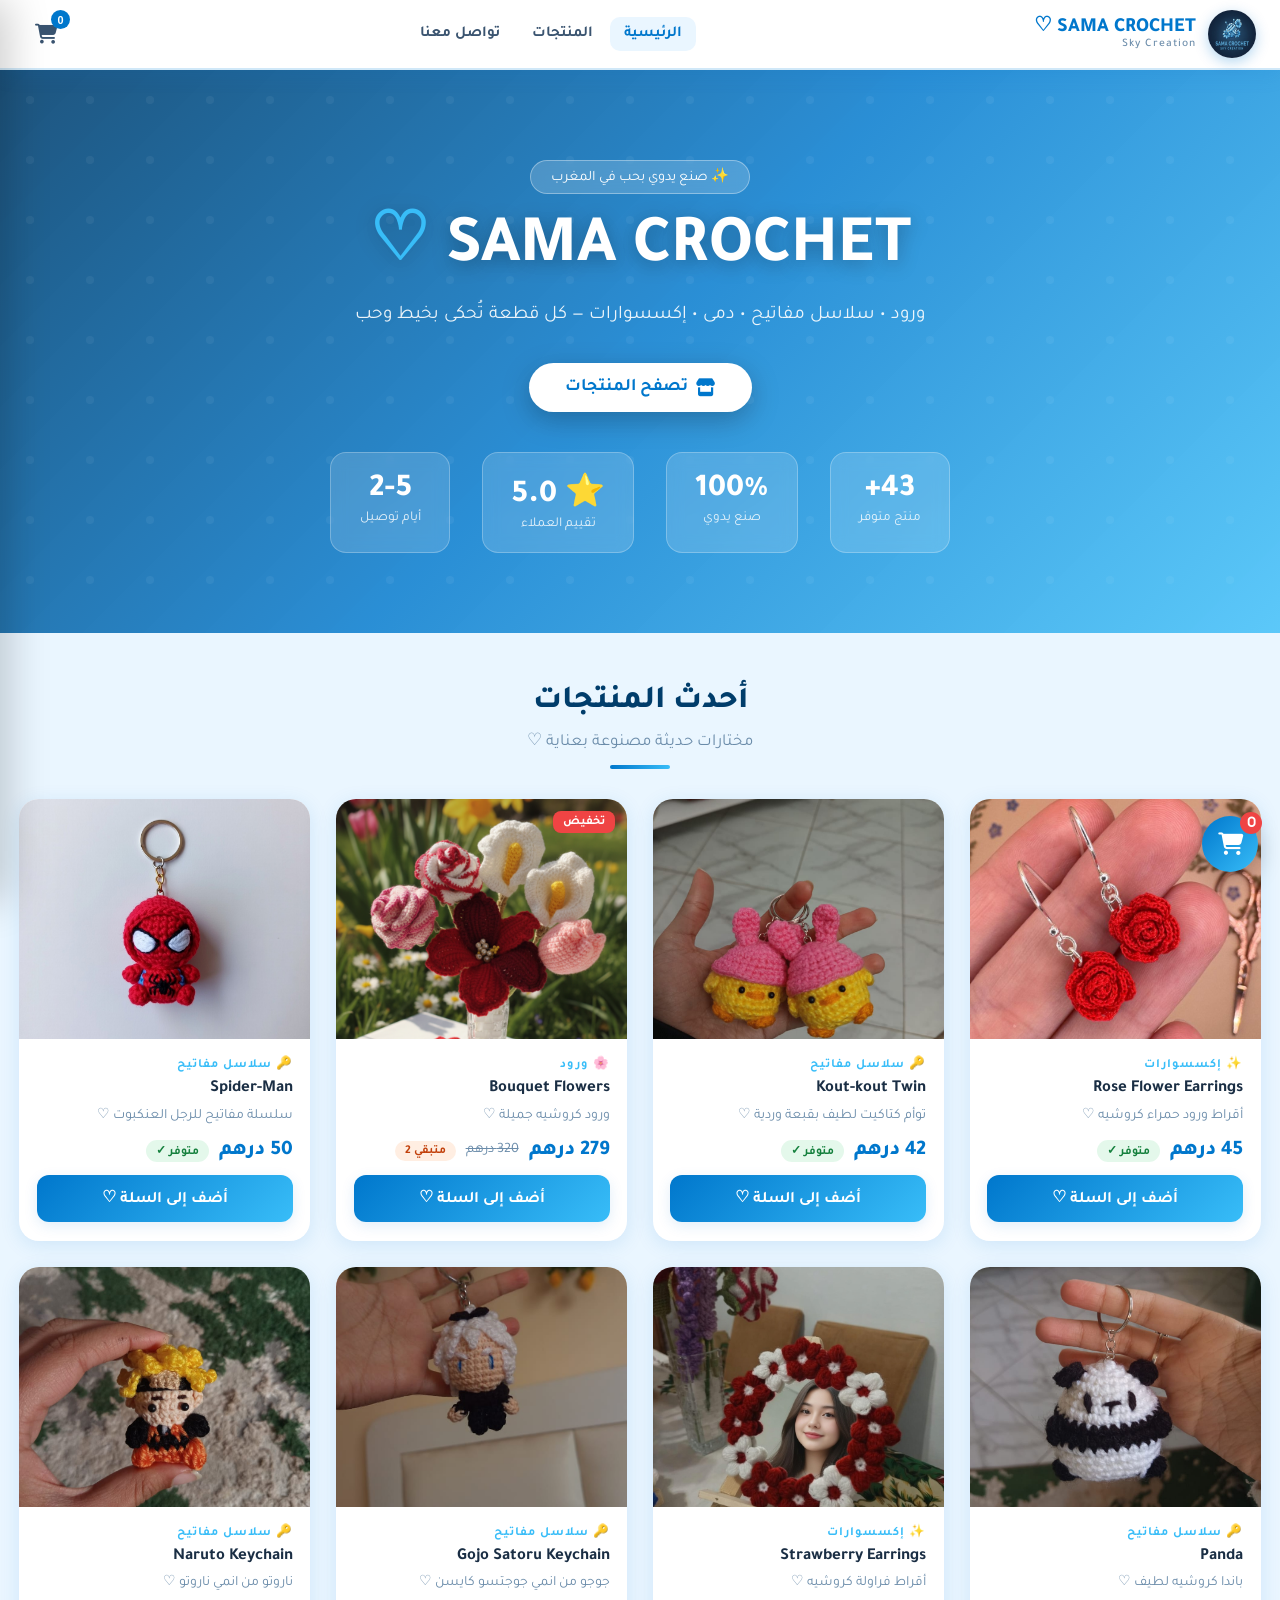
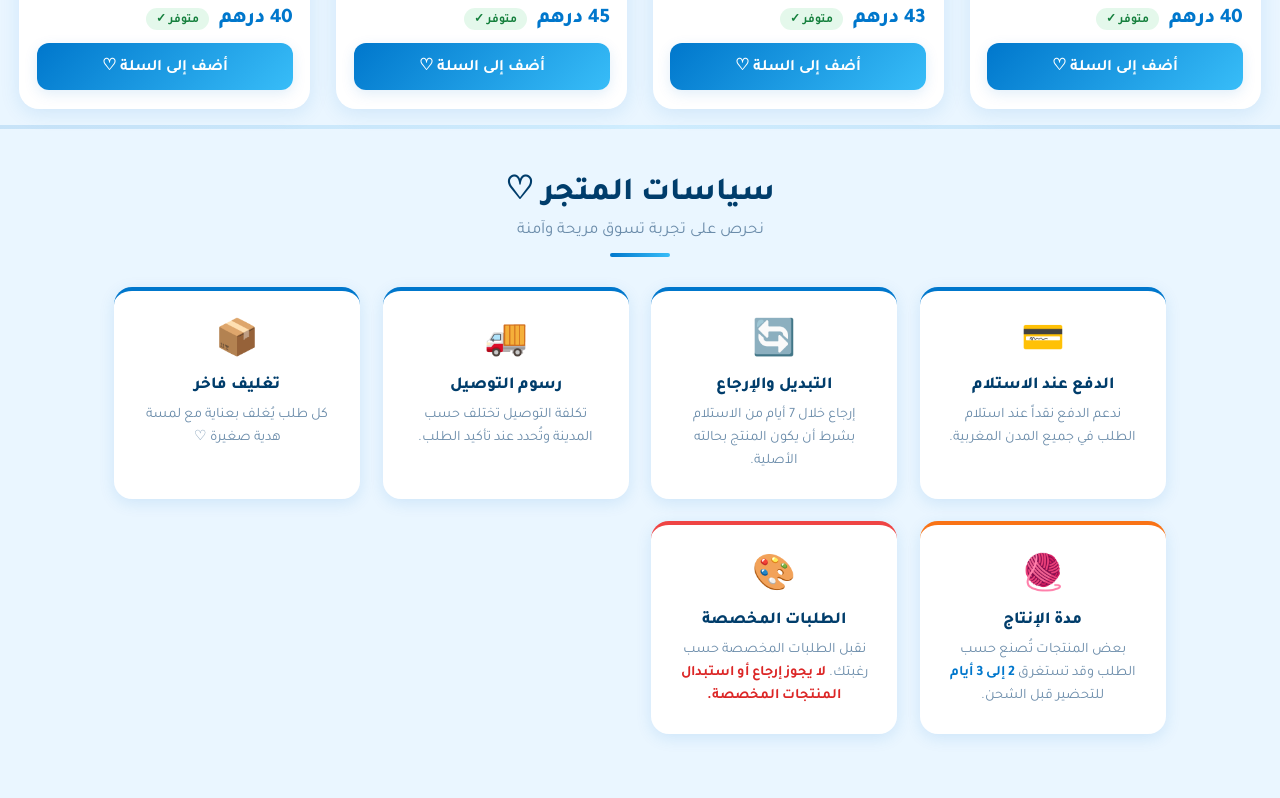
==== commit 178a3959: "Add files via upload" ====
--- a/index.html
+++ b/index.html
@@ -3,509 +3,53 @@
 <head>
 <meta charset="UTF-8"/>
 <meta name="viewport" content="width=device-width, initial-scale=1.0, viewport-fit=cover"/>
-<title>SAMA CROCHET ♡ | Sky Creation</title>
-<meta name="description" content="منتجات كروشيه يدوية - سلاسل مفاتيح، ورود، دمى وإكسسوارات مصنوعة بحب ♡">
+<title>SAMA CROCHET ♡ | متجر كروشيه يدوي في المغرب | Sky Creation</title>
+<meta name="description" content="SAMA CROCHET متجر مغربي لمنتجات الكروشيه اليدوية 100%: سلاسل مفاتيح، دمى، ورود وإكسسوارات. صنع بحب في المغرب، توصيل لجميع المدن، الدفع عند الاستلام.">
+<meta name="keywords" content="كروشيه, كروشيه المغرب, سلاسل مفاتيح كروشيه, دمى كروشيه, ورود كروشيه, sama crochet, crochet Morocco, هدايا يدوية, صنع يدوي">
+<meta name="author" content="SAMA CROCHET">
+<meta name="robots" content="index, follow">
+<link rel="canonical" href="https://samacrochet-ma.github.io/samacrochet-ma-sama-crochet/">
+
+<!-- Open Graph / Facebook / WhatsApp preview -->
+<meta property="og:type" content="website">
+<meta property="og:title" content="SAMA CROCHET ♡ | متجر كروشيه يدوي في المغرب">
+<meta property="og:description" content="منتجات كروشيه يدوية 100%: سلاسل مفاتيح، دمى، ورود وإكسسوارات. صنع بحب في المغرب ♡">
+<meta property="og:image" content="icon-512.png">
+<meta property="og:url" content="https://samacrochet-ma.github.io/samacrochet-ma-sama-crochet/">
+<meta property="og:locale" content="ar_MA">
+<meta property="og:site_name" content="SAMA CROCHET">
+
+<!-- Twitter Card -->
+<meta name="twitter:card" content="summary_large_image">
+<meta name="twitter:title" content="SAMA CROCHET ♡ | متجر كروشيه يدوي في المغرب">
+<meta name="twitter:description" content="منتجات كروشيه يدوية 100%، صنع بحب في المغرب ♡">
+<meta name="twitter:image" content="icon-512.png">
+
 <meta name="theme-color" content="#0077cc">
 <link rel="manifest" href="manifest.json">
+
+<!-- Structured Data (JSON-LD) لتحسين الظهور في نتائج البحث -->
+<script type="application/ld+json">
+{
+  "@context": "https://schema.org",
+  "@type": "Store",
+  "name": "SAMA CROCHET",
+  "alternateName": "Sky Creation",
+  "description": "متجر مغربي لمنتجات الكروشيه اليدوية 100%: سلاسل مفاتيح، دمى، ورود وإكسسوارات",
+  "image": "icon-512.png",
+  "telephone": "+212621091399",
+  "priceRange": "25-370 MAD",
+  "address": {
+    "@type": "PostalAddress",
+    "addressCountry": "MA"
+  }
+}
+</script>
 <link rel="icon" href="icon-192.png" type="image/png">
 <link rel="apple-touch-icon" href="icon-192.png">
 <link rel="stylesheet" href="https://cdnjs.cloudflare.com/ajax/libs/font-awesome/6.5.0/css/all.min.css"/>
 <link href="https://fonts.googleapis.com/css2?family=Tajawal:wght@400;500;700;800&family=Poppins:wght@400;500;600&display=swap" rel="stylesheet">
-<style>
-:root {
-  --blue-light: #eaf6ff;
-  --blue-main: #0077cc;
-  --blue-mid: #005fa3;
-  --blue-dark: #003d6b;
-  --blue-accent: #38bdf8;
-  --white: #ffffff;
-  --text-dark: #1a2e44;
-  --text-mid: #3a5470;
-  --text-light: #6b8caa;
-  --card-bg: #ffffff;
-  --section-bg: #f4faff;
-  --border: #d0e8f8;
-  --shadow: rgba(0,119,204,0.12);
-  --shadow-hover: rgba(0,119,204,0.28);
-  --success: #22c55e;
-  --danger: #ef4444;
-  --orange: #f97316;
-}
-
-*{box-sizing:border-box;margin:0;padding:0;}
-
-body{
-  font-family:'Tajawal',sans-serif;
-  background:var(--blue-light);
-  color:var(--text-dark);
-  min-height:100vh;
-  overflow-x:hidden;
-}
-
-/* ══ CANVAS BACKGROUND ══ */
-#bgCanvas{
-  position:fixed;top:0;left:0;width:100%;height:100%;
-  pointer-events:none;z-index:0;opacity:0.18;
-}
-
-/* ══ HEADER ══ */
-header{
-  position:fixed;top:0;left:0;right:0;z-index:900;
-  background:rgba(255,255,255,0.96);
-  backdrop-filter:blur(14px);
-  border-bottom:2px solid var(--border);
-  padding:0 1.5rem;
-  height:70px;
-  display:flex;align-items:center;justify-content:space-between;
-  box-shadow:0 4px 20px var(--shadow);
-}
-
-.logo-area{display:flex;align-items:center;gap:12px;}
-.logo-circle{
-  width:46px;height:46px;border-radius:50%;
-  background:linear-gradient(135deg,var(--blue-main),var(--blue-accent));
-  display:flex;align-items:center;justify-content:center;
-  color:#fff;font-size:1.3rem;font-weight:800;
-  box-shadow:0 4px 14px var(--shadow-hover);
-  flex-shrink:0;
-}
-.logo-text{
-  font-size:1.25rem;font-weight:800;color:var(--blue-main);
-  line-height:1.1;
-}
-.logo-text span{display:block;font-size:0.72rem;font-weight:500;color:var(--text-light);letter-spacing:1px;}
-
-nav{display:flex;gap:0.2rem;align-items:center;}
-.nav-link{
-  background:none;border:none;cursor:pointer;
-  font-family:'Tajawal',sans-serif;font-size:0.95rem;font-weight:600;
-  color:var(--text-mid);padding:8px 14px;border-radius:10px;
-  transition:all 0.25s;
-}
-.nav-link:hover,.nav-link.active{background:var(--blue-light);color:var(--blue-main);}
-
-.header-actions{display:flex;align-items:center;gap:0.5rem;}
-.icon-btn{
-  position:relative;background:none;border:none;cursor:pointer;
-  width:44px;height:44px;border-radius:50%;
-  display:flex;align-items:center;justify-content:center;
-  font-size:1.25rem;color:var(--text-mid);
-  transition:all 0.25s;
-}
-.icon-btn:hover{background:var(--blue-light);color:var(--blue-main);}
-.badge{
-  position:absolute;top:-2px;right:-2px;
-  background:var(--blue-main);color:#fff;
-  width:19px;height:19px;border-radius:50%;font-size:0.68rem;
-  display:flex;align-items:center;justify-content:center;font-weight:700;
-}
-
-/* ══ PAGES ══ */
-.page{display:none;padding-top:70px;min-height:100vh;position:relative;z-index:1;}
-.page.active{display:block;}
-
-/* ══ HERO ══ */
-.hero{
-  background:linear-gradient(135deg,rgba(0,61,107,0.88) 0%,rgba(0,119,204,0.82) 50%,rgba(56,189,248,0.80) 100%);
-  color:#fff;text-align:center;
-  padding:90px 20px 80px;
-  position:relative;overflow:hidden;
-}
-.hero::before{
-  content:'';position:absolute;inset:0;
-  background:url("data:image/svg+xml,%3Csvg width='60' height='60' viewBox='0 0 60 60' xmlns='http://www.w3.org/2000/svg'%3E%3Cg fill='none' fill-rule='evenodd'%3E%3Cg fill='%23ffffff' fill-opacity='0.05'%3E%3Ccircle cx='30' cy='30' r='4'/%3E%3C/g%3E%3C/g%3E%3C/svg%3E");
-}
-.hero-badge{
-  display:inline-block;background:rgba(255,255,255,0.18);
-  border:1px solid rgba(255,255,255,0.35);
-  border-radius:50px;padding:6px 20px;font-size:0.9rem;
-  margin-bottom:20px;backdrop-filter:blur(6px);
-}
-.hero h1{
-  font-size:clamp(2.4rem,6vw,4.2rem);font-weight:800;
-  margin-bottom:16px;line-height:1.1;
-  text-shadow:0 4px 20px rgba(0,0,0,0.3);
-}
-.hero h1 .heart{color:var(--blue-accent);}
-.hero p{font-size:1.2rem;opacity:0.9;max-width:600px;margin:0 auto 36px;}
-
-.stats-row{
-  display:flex;justify-content:center;gap:2rem;flex-wrap:wrap;
-  margin-top:40px;
-}
-.stat-item{
-  background:rgba(255,255,255,0.15);backdrop-filter:blur(8px);
-  border:1px solid rgba(255,255,255,0.25);border-radius:16px;
-  padding:18px 28px;text-align:center;min-width:120px;
-}
-.stat-num{font-size:2rem;font-weight:800;display:block;}
-.stat-lbl{font-size:0.85rem;opacity:0.85;}
-
-.hero-btn{
-  display:inline-flex;align-items:center;gap:8px;
-  background:#fff;color:var(--blue-main);
-  border:none;border-radius:50px;cursor:pointer;
-  font-family:'Tajawal',sans-serif;font-weight:700;font-size:1.1rem;
-  padding:14px 36px;
-  box-shadow:0 8px 28px rgba(0,0,0,0.25);
-  transition:all 0.3s;
-}
-.hero-btn:hover{transform:translateY(-3px);box-shadow:0 14px 36px rgba(0,0,0,0.3);}
-
-/* ══ SECTION TITLE ══ */
-.sec-title{text-align:center;padding:50px 20px 30px;}
-.sec-title h2{font-size:2rem;font-weight:800;color:var(--blue-dark);}
-.sec-title p{color:var(--text-light);margin-top:8px;font-size:1.05rem;}
-.sec-line{
-  width:60px;height:4px;border-radius:4px;
-  background:linear-gradient(90deg,var(--blue-main),var(--blue-accent));
-  margin:12px auto 0;
-}
-
-/* ══ SEARCH & FILTERS ══ */
-.search-filter-bar{
-  max-width:1300px;margin:0 auto;padding:0 1.2rem 1.2rem;
-  display:flex;flex-wrap:wrap;gap:1rem;align-items:center;
-}
-.search-box{flex:1;min-width:220px;position:relative;}
-.search-box input{
-  width:100%;padding:12px 18px 12px 44px;
-  border:2px solid var(--border);border-radius:50px;
-  font-family:'Tajawal',sans-serif;font-size:1rem;
-  background:#fff;color:var(--text-dark);
-  transition:all 0.25s;
-}
-.search-box input:focus{outline:none;border-color:var(--blue-main);box-shadow:0 0 0 3px rgba(0,119,204,0.1);}
-.search-box .s-icon{position:absolute;left:15px;top:50%;transform:translateY(-50%);color:var(--text-light);font-size:1rem;}
-.filters{display:flex;flex-wrap:wrap;gap:0.5rem;}
-.filter-btn{
-  background:#fff;color:var(--text-mid);
-  border:2px solid var(--border);border-radius:50px;
-  padding:9px 18px;cursor:pointer;font-family:'Tajawal',sans-serif;
-  font-size:0.92rem;font-weight:600;transition:all 0.25s;
-}
-.filter-btn:hover,.filter-btn.active{
-  background:var(--blue-main);color:#fff;border-color:var(--blue-main);
-  box-shadow:0 4px 14px var(--shadow-hover);
-}
-
-/* ══ PRODUCTS GRID ══ */
-.products-grid{
-  display:grid;grid-template-columns:repeat(auto-fill,minmax(270px,1fr));
-  gap:1.6rem;padding:0 1.2rem 3rem;
-  max-width:1300px;margin:0 auto;
-}
-.product-card{
-  background:#fff;border-radius:20px;overflow:hidden;
-  box-shadow:0 4px 20px var(--shadow);
-  transition:transform 0.3s,box-shadow 0.3s;
-  animation:fadeUp 0.4s ease both;
-  display:flex;flex-direction:column;
-}
-.card-body{padding:1rem 1.1rem 1.2rem;display:flex;flex-direction:column;flex:1;}
-.card-body .add-btn{margin-top:auto;}
-.product-card:hover{transform:translateY(-8px);box-shadow:0 16px 48px var(--shadow-hover);}
-@keyframes fadeUp{from{opacity:0;transform:translateY(24px);}to{opacity:1;transform:translateY(0);}}
-
-.card-img-wrap{position:relative;overflow:hidden;height:240px;cursor:pointer;background:#f0f7ff;}
-.card-img-wrap img{width:100%;height:100%;object-fit:cover;transition:transform 0.4s;}
-.product-card:hover .card-img-wrap img{transform:scale(1.07);}
-.card-badge{position:absolute;top:12px;right:12px;background:var(--blue-main);color:#fff;border-radius:8px;padding:4px 10px;font-size:0.78rem;font-weight:700;}
-.card-badge.sale{background:#ef4444;}
-.quick-view-btn{position:absolute;inset:0;background:rgba(0,119,204,0.0);display:flex;align-items:center;justify-content:center;transition:background 0.3s;}
-.quick-view-btn span{background:rgba(255,255,255,0.95);color:var(--blue-main);border-radius:50px;padding:10px 22px;font-weight:700;font-size:0.95rem;transform:translateY(10px);opacity:0;transition:all 0.3s;font-family:'Tajawal',sans-serif;}
-.product-card:hover .quick-view-btn{background:rgba(0,119,204,0.18);}
-.product-card:hover .quick-view-btn span{transform:translateY(0);opacity:1;}
-
-.card-cat{font-size:0.78rem;font-weight:700;color:var(--blue-accent);text-transform:uppercase;letter-spacing:1px;margin-bottom:6px;}
-.card-body h3{font-size:1.05rem;font-weight:700;color:var(--text-dark);margin-bottom:6px;line-height:1.3;}
-.card-body p{font-size:0.88rem;color:var(--text-light);line-height:1.5;margin-bottom:12px;}
-.card-price-row{display:flex;align-items:center;gap:10px;margin-bottom:12px;}
-.price-now{font-size:1.3rem;font-weight:800;color:var(--blue-main);}
-.price-old{font-size:0.9rem;color:var(--text-light);text-decoration:line-through;}
-.stock-badge{font-size:0.75rem;font-weight:600;padding:3px 10px;border-radius:50px;background:rgba(34,197,94,0.12);color:#15803d;}
-.stock-badge.low{background:rgba(249,115,22,0.12);color:#c2410c;}
-.stock-badge.out{background:rgba(239,68,68,0.1);color:#dc2626;}
-
-.add-btn{
-  width:100%;padding:12px;border:none;border-radius:12px;cursor:pointer;
-  font-family:'Tajawal',sans-serif;font-weight:700;font-size:1rem;
-  background:linear-gradient(135deg,var(--blue-main),var(--blue-accent));
-  color:#fff;transition:all 0.3s;box-shadow:0 4px 14px var(--shadow);
-}
-.add-btn:hover{transform:translateY(-2px);box-shadow:0 8px 24px var(--shadow-hover);}
-.add-btn:disabled{opacity:0.5;cursor:not-allowed;transform:none;}
-
-/* ══ CART SIDEBAR ══ */
-.overlay{position:fixed;inset:0;background:rgba(0,0,0,0.5);z-index:1000;opacity:0;pointer-events:none;transition:opacity 0.3s;}
-.overlay.show{opacity:1;pointer-events:all;}
-.cart-sidebar{
-  position:fixed;left:0;top:0;bottom:0;width:min(420px,100%);
-  background:#fff;z-index:1001;
-  transform:translateX(-100%);transition:transform 0.35s cubic-bezier(.4,0,.2,1);
-  display:flex;flex-direction:column;box-shadow:8px 0 40px rgba(0,0,0,0.2);
-}
-.cart-sidebar.open{transform:translateX(0);}
-.cart-header{padding:20px 24px;border-bottom:2px solid var(--border);display:flex;align-items:center;justify-content:space-between;background:var(--blue-light);}
-.cart-header h3{font-size:1.3rem;font-weight:800;color:var(--blue-dark);}
-.close-btn{background:none;border:none;cursor:pointer;width:36px;height:36px;border-radius:50%;display:flex;align-items:center;justify-content:center;font-size:1.2rem;color:var(--text-mid);transition:all 0.2s;}
-.close-btn:hover{background:var(--border);color:var(--text-dark);}
-.cart-items{flex:1;overflow-y:auto;padding:16px 24px;}
-.cart-empty{text-align:center;padding:60px 20px;color:var(--text-light);}
-.cart-empty i{font-size:3.5rem;margin-bottom:16px;display:block;opacity:0.4;}
-.cart-item{display:flex;gap:12px;align-items:flex-start;padding:14px 0;border-bottom:1px solid var(--border);}
-.cart-item img{width:72px;height:72px;border-radius:12px;object-fit:cover;flex-shrink:0;}
-.cart-item-info{flex:1;}
-.cart-item-name{font-weight:700;font-size:0.95rem;color:var(--text-dark);margin-bottom:4px;}
-.cart-item-price{color:var(--blue-main);font-weight:700;font-size:0.9rem;}
-.qty-row{display:flex;align-items:center;gap:8px;margin-top:8px;}
-.qty-btn{width:30px;height:30px;border:2px solid var(--border);border-radius:50%;background:#fff;cursor:pointer;font-size:1rem;font-weight:700;display:flex;align-items:center;justify-content:center;transition:all 0.2s;color:var(--blue-main);}
-.qty-btn:hover{background:var(--blue-main);color:#fff;border-color:var(--blue-main);}
-.qty-num{min-width:28px;text-align:center;font-weight:700;color:var(--text-dark);}
-.del-btn{background:none;border:none;cursor:pointer;color:var(--text-light);font-size:1rem;padding:4px;margin-right:auto;transition:color 0.2s;}
-.del-btn:hover{color:var(--danger);}
-.cart-footer{padding:20px 24px;border-top:2px solid var(--border);background:var(--blue-light);}
-.total-row{display:flex;justify-content:space-between;align-items:center;margin-bottom:16px;}
-.total-lbl{font-size:1.05rem;font-weight:600;color:var(--text-mid);}
-.total-amt{font-size:1.5rem;font-weight:800;color:var(--blue-main);}
-.checkout-btn{
-  width:100%;padding:15px;border:none;border-radius:14px;cursor:pointer;
-  font-family:'Tajawal',sans-serif;font-weight:800;font-size:1.1rem;
-  background:linear-gradient(135deg,var(--blue-main),var(--blue-accent));
-  color:#fff;box-shadow:0 6px 20px var(--shadow-hover);
-  transition:all 0.3s;display:flex;align-items:center;justify-content:center;gap:8px;
-}
-.checkout-btn:hover{transform:translateY(-2px);box-shadow:0 12px 30px var(--shadow-hover);}
-
-/* ══ MODAL ══ */
-.modal{position:fixed;inset:0;background:rgba(0,30,60,0.6);z-index:1200;display:none;align-items:center;justify-content:center;padding:20px;}
-.modal.show{display:flex;}
-.modal-box{background:#fff;border-radius:24px;width:100%;max-width:560px;max-height:90vh;overflow-y:auto;position:relative;animation:popIn 0.3s cubic-bezier(.4,0,.2,1);}
-@keyframes popIn{from{opacity:0;transform:scale(0.9);}to{opacity:1;transform:scale(1);}}
-.modal-close{position:absolute;top:14px;right:18px;background:var(--border);border:none;border-radius:50%;width:34px;height:34px;cursor:pointer;font-size:1.1rem;display:flex;align-items:center;justify-content:center;color:var(--text-mid);transition:all 0.2s;z-index:2;}
-.modal-close:hover{background:var(--danger);color:#fff;}
-.modal-img{width:100%;height:280px;object-fit:cover;border-radius:24px 24px 0 0;}
-.modal-body{padding:1.5rem 1.8rem 2rem;}
-.modal-cat{font-size:0.8rem;font-weight:700;color:var(--blue-accent);text-transform:uppercase;letter-spacing:1px;}
-.modal-body h3{font-size:1.5rem;font-weight:800;color:var(--text-dark);margin:6px 0 10px;}
-.modal-body p{color:var(--text-light);line-height:1.7;margin-bottom:16px;}
-.modal-price-row{display:flex;align-items:center;gap:14px;margin-bottom:20px;}
-.modal-price{font-size:1.8rem;font-weight:800;color:var(--blue-main);}
-.modal-old{font-size:1rem;color:var(--text-light);text-decoration:line-through;}
-
-/* ══ ORDER FORM ══ */
-.form-group{margin-bottom:16px;}
-.form-group label{display:block;font-weight:600;color:var(--text-mid);margin-bottom:6px;font-size:0.9rem;}
-.form-group input,.form-group textarea,.form-group select{
-  width:100%;padding:13px 16px;border:2px solid var(--border);border-radius:12px;
-  font-family:'Tajawal',sans-serif;font-size:1rem;color:var(--text-dark);
-  background:#fff;transition:all 0.25s;
-}
-.form-group input:focus,.form-group textarea:focus,.form-group select:focus{outline:none;border-color:var(--blue-main);box-shadow:0 0 0 3px rgba(0,119,204,0.1);}
-.form-group textarea{min-height:90px;resize:vertical;}
-.send-btn{
-  width:100%;padding:16px;border:none;border-radius:14px;cursor:pointer;
-  font-family:'Tajawal',sans-serif;font-weight:800;font-size:1.15rem;
-  background:linear-gradient(135deg,#25d366,#128c7e);
-  color:#fff;box-shadow:0 6px 20px rgba(37,211,102,0.35);
-  transition:all 0.3s;display:flex;align-items:center;justify-content:center;gap:10px;
-  margin-top:20px;
-}
-.send-btn:hover{transform:translateY(-2px);box-shadow:0 12px 30px rgba(37,211,102,0.45);}
-
-/* ══ CONTACT PAGE ══ */
-.contact-grid{display:grid;grid-template-columns:1fr 1fr;gap:2rem;max-width:1100px;margin:0 auto;padding:0 1.5rem 4rem;}
-@media(max-width:768px){.contact-grid{grid-template-columns:1fr;}}
-.contact-card{background:#fff;border-radius:20px;padding:2rem;box-shadow:0 4px 20px var(--shadow);}
-.contact-card h3{font-size:1.3rem;font-weight:800;color:var(--blue-dark);margin-bottom:1.2rem;}
-.info-item{display:flex;align-items:center;gap:14px;padding:14px 0;border-bottom:1px solid var(--border);}
-.info-item:last-child{border-bottom:none;}
-.info-icon{width:44px;height:44px;border-radius:12px;flex-shrink:0;background:var(--blue-light);color:var(--blue-main);display:flex;align-items:center;justify-content:center;font-size:1.1rem;}
-.info-txt span{display:block;font-size:0.78rem;color:var(--text-light);margin-bottom:2px;}
-.info-txt strong{font-size:0.98rem;color:var(--text-dark);}
-
-/* ══ POLICIES ══ */
-.policies-grid{display:grid;grid-template-columns:repeat(auto-fit,minmax(240px,1fr));gap:1.4rem;max-width:1100px;margin:0 auto;padding:0 1.5rem 4rem;}
-.policy-card{background:#fff;border-radius:18px;padding:1.6rem;text-align:center;box-shadow:0 4px 16px var(--shadow);border-top:4px solid var(--blue-main);}
-.policy-card .pol-icon{font-size:2.2rem;margin-bottom:10px;display:block;}
-.policy-card h4{font-size:1.05rem;font-weight:800;color:var(--blue-dark);margin-bottom:8px;}
-.policy-card p{font-size:0.9rem;color:var(--text-light);line-height:1.6;}
-
-/* ══ ADMIN ══ */
-.admin-page{background:#f4faff;}
-.admin-login{display:flex;align-items:center;justify-content:center;min-height:calc(100vh - 70px);padding:40px 20px;}
-.login-box{background:#fff;border-radius:24px;padding:2.5rem;max-width:400px;width:100%;box-shadow:0 8px 40px var(--shadow);text-align:center;}
-.login-box .lock-icon{font-size:3rem;color:var(--blue-main);margin-bottom:16px;}
-.login-box h3{font-size:1.4rem;font-weight:800;color:var(--blue-dark);margin-bottom:6px;}
-.login-box p{color:var(--text-light);font-size:0.9rem;margin-bottom:24px;}
-.login-btn{
-  width:100%;padding:14px;border:none;border-radius:12px;cursor:pointer;
-  font-family:'Tajawal',sans-serif;font-weight:700;font-size:1.05rem;
-  background:linear-gradient(135deg,var(--blue-main),var(--blue-accent));
-  color:#fff;margin-top:8px;transition:all 0.3s;
-}
-.login-btn:hover{transform:translateY(-2px);box-shadow:0 8px 24px var(--shadow-hover);}
-
-.admin-panel{display:none;}
-.admin-panel.show{display:block;}
-.admin-header{background:linear-gradient(135deg,var(--blue-dark),var(--blue-main));color:#fff;padding:1.5rem 2rem;display:flex;align-items:center;justify-content:space-between;flex-wrap:wrap;gap:12px;}
-.admin-header h2{font-size:1.4rem;font-weight:800;}
-.logout-btn{background:rgba(255,255,255,0.2);border:1px solid rgba(255,255,255,0.4);color:#fff;border-radius:10px;padding:8px 18px;cursor:pointer;font-family:'Tajawal',sans-serif;font-weight:600;font-size:0.9rem;transition:all 0.2s;}
-.logout-btn:hover{background:rgba(255,255,255,0.3);}
-.admin-tabs{display:flex;gap:0.5rem;padding:1.2rem 1.5rem;background:#fff;border-bottom:2px solid var(--border);overflow-x:auto;}
-.admin-tab{background:none;border:2px solid var(--border);border-radius:10px;padding:9px 18px;cursor:pointer;font-family:'Tajawal',sans-serif;font-weight:600;font-size:0.92rem;color:var(--text-mid);transition:all 0.25s;white-space:nowrap;}
-.admin-tab:hover,.admin-tab.active{background:var(--blue-main);color:#fff;border-color:var(--blue-main);}
-.admin-content{padding:1.5rem;max-width:1200px;margin:0 auto;}
-.admin-section{display:none;}
-.admin-section.active{display:block;}
-.stats-cards{display:grid;grid-template-columns:repeat(auto-fit,minmax(180px,1fr));gap:1.2rem;margin-bottom:2rem;}
-.stat-card{background:#fff;border-radius:16px;padding:1.4rem;box-shadow:0 4px 16px var(--shadow);border-right:4px solid var(--blue-main);}
-.stat-card.orange{border-right-color:var(--orange);}
-.stat-card.green{border-right-color:var(--success);}
-.stat-card.red{border-right-color:var(--danger);}
-.stat-card .s-icon{font-size:1.6rem;margin-bottom:8px;display:block;}
-.stat-card .s-val{font-size:1.8rem;font-weight:800;color:var(--blue-dark);}
-.stat-card .s-lbl{font-size:0.85rem;color:var(--text-light);}
-.table-wrap{background:#fff;border-radius:16px;overflow:hidden;box-shadow:0 4px 16px var(--shadow);}
-table{width:100%;border-collapse:collapse;}
-th{background:var(--blue-light);color:var(--blue-dark);font-weight:700;padding:14px 16px;text-align:right;font-size:0.9rem;}
-td{padding:12px 16px;border-bottom:1px solid var(--border);font-size:0.9rem;color:var(--text-dark);vertical-align:middle;}
-tr:last-child td{border-bottom:none;}
-tr:hover td{background:var(--blue-light);}
-.action-btn{border:none;border-radius:8px;cursor:pointer;padding:7px 14px;font-family:'Tajawal',sans-serif;font-weight:600;font-size:0.82rem;transition:all 0.2s;margin:2px;}
-.edit-btn{background:rgba(0,119,204,0.12);color:var(--blue-main);}
-.edit-btn:hover{background:var(--blue-main);color:#fff;}
-.del-action-btn{background:rgba(239,68,68,0.1);color:var(--danger);}
-.del-action-btn:hover{background:var(--danger);color:#fff;}
-.add-product-form{background:#fff;border-radius:20px;padding:2rem;box-shadow:0 4px 20px var(--shadow);}
-.add-product-form h3{font-size:1.3rem;font-weight:800;color:var(--blue-dark);margin-bottom:1.5rem;}
-.form-row{display:grid;grid-template-columns:1fr 1fr;gap:1rem;}
-@media(max-width:600px){.form-row{grid-template-columns:1fr;}}
-.qty-input-row{display:flex;align-items:center;gap:10px;}
-.qty-input-row input{width:80px;text-align:center;padding:10px;}
-.qty-input-row .qb{width:36px;height:36px;border:2px solid var(--border);border-radius:50%;background:#fff;cursor:pointer;font-size:1.2rem;font-weight:700;display:flex;align-items:center;justify-content:center;color:var(--blue-main);transition:all 0.2s;}
-.qty-input-row .qb:hover{background:var(--blue-main);color:#fff;border-color:var(--blue-main);}
-.img-preview{width:100%;height:160px;border:2px dashed var(--border);border-radius:14px;display:flex;align-items:center;justify-content:center;cursor:pointer;overflow:hidden;position:relative;transition:border-color 0.25s;}
-.img-preview:hover{border-color:var(--blue-main);}
-.img-preview img{width:100%;height:100%;object-fit:cover;}
-.img-preview .upload-ph{text-align:center;color:var(--text-light);}
-.img-preview .upload-ph i{font-size:2.5rem;margin-bottom:8px;display:block;}
-.save-product-btn{
-  padding:13px 32px;border:none;border-radius:12px;cursor:pointer;
-  font-family:'Tajawal',sans-serif;font-weight:700;font-size:1rem;
-  background:linear-gradient(135deg,var(--blue-main),var(--blue-accent));
-  color:#fff;box-shadow:0 4px 16px var(--shadow-hover);transition:all 0.3s;
-}
-.save-product-btn:hover{transform:translateY(-2px);box-shadow:0 8px 24px var(--shadow-hover);}
-
-/* ══ FLOATING BUTTONS ══ */
-.fab-group{position:fixed;bottom:28px;right:22px;display:flex;flex-direction:column;gap:12px;align-items:flex-end;z-index:800;}
-.fab{width:56px;height:56px;border-radius:50%;border:none;cursor:pointer;display:flex;align-items:center;justify-content:center;font-size:1.4rem;transition:all 0.3s;box-shadow:0 6px 24px rgba(0,0,0,0.25);}
-.fab-cart{background:linear-gradient(135deg,var(--blue-main),var(--blue-accent));color:#fff;}
-.fab-cart:hover{transform:scale(1.12);}
-.fab-top{background:#fff;color:var(--blue-main);border:2px solid var(--border);display:none;}
-.fab-top.show{display:flex;}
-.fab-top:hover{transform:scale(1.1);}
-.fab .badge{position:absolute;top:-4px;right:-4px;background:#ef4444;color:#fff;width:22px;height:22px;border-radius:50%;font-size:0.72rem;display:flex;align-items:center;justify-content:center;font-weight:700;}
-
-/* ══ TOAST ══ */
-.toast-container{position:fixed;bottom:100px;left:50%;transform:translateX(-50%);z-index:2000;display:flex;flex-direction:column;gap:8px;pointer-events:none;}
-.toast{background:var(--blue-main);color:#fff;padding:13px 28px;border-radius:50px;font-family:'Tajawal',sans-serif;font-weight:600;font-size:1rem;box-shadow:0 8px 28px rgba(0,0,0,0.25);white-space:nowrap;animation:toastIn 0.3s ease;}
-.toast.success{background:var(--success);}
-.toast.danger{background:var(--danger);}
-@keyframes toastIn{from{opacity:0;transform:translateY(16px);}to{opacity:1;transform:translateY(0);}}
-
-/* ══ PLACEHOLDER IMAGE SYSTEM ══ */
-.img-ph{width:100%;height:100%;display:flex;flex-direction:column;align-items:center;justify-content:center;font-size:2.5rem;color:rgba(0,119,204,0.35);background:linear-gradient(135deg,var(--blue-light),#dbeeff);}
-.img-ph span{font-size:0.75rem;color:var(--text-light);margin-top:6px;font-family:'Tajawal',sans-serif;}
-
-/* ══ RESPONSIVE ══ */
-@media(max-width:768px){
-  nav{display:none;}
-  .hero h1{font-size:2rem;}
-  .products-grid{grid-template-columns:repeat(auto-fill,minmax(160px,1fr));gap:1rem;}
-  .card-img-wrap{height:200px;background:#f0f7ff;}
-  .card-img-wrap img{object-fit:cover;padding:0;}
-  .stats-row{gap:1rem;}
-  .stat-item{padding:12px 18px;}
-}
-
-.section-divider{height:4px;background:linear-gradient(90deg,var(--blue-main),var(--blue-accent),var(--blue-main));opacity:0.15;margin:0;}
-
-/* ══ BOTTOM NAVBAR MOBILE ══ */
-.bottom-nav{display:none;position:fixed;bottom:0;left:0;right:0;background:#fff;border-top:2px solid var(--border);z-index:850;box-shadow:0 -4px 20px rgba(0,119,204,0.1);}
-.bottom-nav-inner{display:flex;align-items:center;justify-content:space-around;padding:6px 0 calc(6px + env(safe-area-inset-bottom));}
-.bnav-btn{flex:1;display:flex;flex-direction:column;align-items:center;justify-content:center;gap:3px;background:none;border:none;cursor:pointer;color:var(--text-light);padding:6px 4px;font-family:'Tajawal',sans-serif;font-size:0.68rem;font-weight:600;transition:color 0.2s;position:relative;}
-.bnav-btn i{font-size:1.3rem;}
-.bnav-btn.active,.bnav-btn:active{color:var(--blue-main);}
-.bnav-btn .bnav-badge{position:absolute;top:4px;right:calc(50% - 18px);background:var(--blue-main);color:#fff;width:17px;height:17px;border-radius:50%;font-size:0.6rem;display:flex;align-items:center;justify-content:center;font-weight:700;}
-
-@media(max-width:768px){
-  .bottom-nav{display:block;}
-  .fab-group{bottom:80px;right:12px;gap:9px;}
-  .header-actions .icon-btn{display:none;}
-  header{padding:0 0.8rem;height:60px;}
-  .page{padding-top:60px;padding-bottom:70px;}
-  .logo-text{font-size:1rem;}
-  .logo-circle{width:38px;height:38px;font-size:1.1rem;}
-  nav{display:none;}
-  .hero{padding:40px 16px 40px;}
-  .hero h1{font-size:1.8rem;margin-bottom:10px;}
-  .hero p{font-size:0.95rem;margin-bottom:20px;}
-  .hero-badge{font-size:0.78rem;padding:5px 12px;}
-  .hero-btn{font-size:0.95rem;padding:11px 22px;}
-  .stats-row{gap:0.6rem;margin-top:20px;}
-  .stat-item{padding:10px 12px;min-width:80px;border-radius:12px;}
-  .stat-num{font-size:1.3rem;}
-  .stat-lbl{font-size:0.7rem;}
-  .search-filter-bar{padding:0 0.8rem 0.8rem;gap:0.6rem;}
-  .filters{gap:0.35rem;}
-  .filter-btn{padding:7px 11px;font-size:0.8rem;}
-  .search-box input{padding:10px 12px 10px 36px;font-size:0.9rem;}
-  .products-grid{grid-template-columns:repeat(2,1fr);gap:0.75rem;padding:0 0.75rem 2rem;}
-  .card-img-wrap{height:200px;background:#f0f7ff;}
-  .card-img-wrap img{object-fit:cover;padding:0;}
-  .card-body{padding:0.65rem 0.75rem 0.85rem;display:flex;flex-direction:column;flex:1;}
-  .card-body h3{font-size:0.86rem;margin-bottom:3px;}
-  .card-body p{font-size:0.76rem;margin-bottom:7px;display:-webkit-box;-webkit-line-clamp:2;-webkit-box-orient:vertical;overflow:hidden;}
-  .card-cat{font-size:0.68rem;margin-bottom:2px;}
-  .price-now{font-size:1rem;}
-  .price-old{font-size:0.72rem;}
-  .stock-badge{font-size:0.65rem;padding:2px 6px;display:none;}
-  .card-price-row{gap:4px;flex-wrap:wrap;margin-bottom:7px;}
-  .add-btn{padding:8px;font-size:0.82rem;border-radius:9px;margin-top:auto;}
-  .sec-title{padding:28px 14px 18px;}
-  .sec-title h2{font-size:1.4rem;}
-  .sec-title p{font-size:0.88rem;}
-  .policies-grid{padding:0 0.75rem 2rem;gap:0.75rem;}
-  .policy-card{padding:1rem;}
-  .contact-grid{padding:0 0.75rem 2rem;gap:1rem;}
-  .cart-sidebar{width:100%;}
-  .cart-header{padding:14px 16px;}
-  .cart-items{padding:10px 16px;}
-  .cart-footer{padding:14px 16px;}
-  .modal{padding:8px;}
-  .modal-box{border-radius:16px;}
-  .modal-body{padding:1rem 1.1rem 1.4rem;}
-  .modal-body h3{font-size:1.15rem;}
-  .modal-price{font-size:1.35rem;}
-  #modalImgWrap{height:200px!important;}
-  .fab-group{bottom:18px;right:12px;gap:9px;}
-  .fab{width:48px;height:48px;font-size:1.15rem;}
-  .admin-tabs{padding:0.7rem;gap:0.3rem;}
-  .admin-tab{padding:6px 11px;font-size:0.8rem;}
-  .admin-content{padding:0.75rem;}
-  .stats-cards{grid-template-columns:repeat(2,1fr);gap:0.7rem;}
-  .stat-card{padding:0.9rem;}
-  .stat-card .s-val{font-size:1.3rem;}
-  .table-wrap{overflow-x:auto;}
-  table{font-size:0.78rem;min-width:500px;}
-  th,td{padding:8px 9px;}
-  .toast{font-size:0.85rem;padding:10px 16px;white-space:normal;text-align:center;max-width:88vw;}
-  .send-btn{font-size:0.98rem;padding:13px;}
-  .form-group input,.form-group textarea,.form-group select{padding:11px 13px;font-size:0.95rem;}
-}
-</style>
+<link rel="stylesheet" href="style.css">
 </head>
 <body>
 
@@ -782,9 +326,7 @@
           <i class="fas fa-inbox" style="font-size:3rem;opacity:0.3;margin-bottom:12px;display:block;"></i>
           لا توجد طلبات محفوظة بعد
         </div>
-        <div class="table-wrap" id="ordersTableWrap" style="display:none;">
-          <table><thead><tr><th>#</th><th>الاسم</th><th>الهاتف</th><th>المدينة</th><th>المنتجات</th><th>الإجمالي</th><th>التاريخ</th></tr></thead><tbody id="ordersTable"></tbody></table>
-        </div>
+        <div id="ordersCards" style="display:none;"></div>
       </div>
 
       <div class="admin-section" id="sec-stock">
--- a/style.css
+++ b/style.css
@@ -0,0 +1,529 @@
+:root {
+  --blue-light: #eaf6ff;
+  --blue-main: #0077cc;
+  --blue-mid: #005fa3;
+  --blue-dark: #003d6b;
+  --blue-accent: #38bdf8;
+  --white: #ffffff;
+  --text-dark: #1a2e44;
+  --text-mid: #3a5470;
+  --text-light: #6b8caa;
+  --card-bg: #ffffff;
+  --section-bg: #f4faff;
+  --border: #d0e8f8;
+  --shadow: rgba(0,119,204,0.12);
+  --shadow-hover: rgba(0,119,204,0.28);
+  --success: #22c55e;
+  --danger: #ef4444;
+  --orange: #f97316;
+}
+
+*{box-sizing:border-box;margin:0;padding:0;}
+
+body{
+  font-family:'Tajawal',sans-serif;
+  background:var(--blue-light);
+  color:var(--text-dark);
+  min-height:100vh;
+  overflow-x:hidden;
+}
+
+/* ══ CANVAS BACKGROUND ══ */
+#bgCanvas{
+  position:fixed;top:0;left:0;width:100%;height:100%;
+  pointer-events:none;z-index:0;opacity:0.18;
+}
+
+/* ══ HEADER ══ */
+header{
+  position:fixed;top:0;left:0;right:0;z-index:900;
+  background:rgba(255,255,255,0.96);
+  backdrop-filter:blur(14px);
+  border-bottom:2px solid var(--border);
+  padding:0 1.5rem;
+  height:70px;
+  display:flex;align-items:center;justify-content:space-between;
+  box-shadow:0 4px 20px var(--shadow);
+}
+
+.logo-area{display:flex;align-items:center;gap:12px;}
+.logo-circle{
+  width:46px;height:46px;border-radius:50%;
+  background:linear-gradient(135deg,var(--blue-main),var(--blue-accent));
+  display:flex;align-items:center;justify-content:center;
+  color:#fff;font-size:1.3rem;font-weight:800;
+  box-shadow:0 4px 14px var(--shadow-hover);
+  flex-shrink:0;
+}
+.logo-text{
+  font-size:1.25rem;font-weight:800;color:var(--blue-main);
+  line-height:1.1;
+}
+.logo-text span{display:block;font-size:0.72rem;font-weight:500;color:var(--text-light);letter-spacing:1px;}
+
+nav{display:flex;gap:0.2rem;align-items:center;}
+.nav-link{
+  background:none;border:none;cursor:pointer;
+  font-family:'Tajawal',sans-serif;font-size:0.95rem;font-weight:600;
+  color:var(--text-mid);padding:8px 14px;border-radius:10px;
+  transition:all 0.25s;
+}
+.nav-link:hover,.nav-link.active{background:var(--blue-light);color:var(--blue-main);}
+
+.header-actions{display:flex;align-items:center;gap:0.5rem;}
+.icon-btn{
+  position:relative;background:none;border:none;cursor:pointer;
+  width:44px;height:44px;border-radius:50%;
+  display:flex;align-items:center;justify-content:center;
+  font-size:1.25rem;color:var(--text-mid);
+  transition:all 0.25s;
+}
+.icon-btn:hover{background:var(--blue-light);color:var(--blue-main);}
+.badge{
+  position:absolute;top:-2px;right:-2px;
+  background:var(--blue-main);color:#fff;
+  width:19px;height:19px;border-radius:50%;font-size:0.68rem;
+  display:flex;align-items:center;justify-content:center;font-weight:700;
+}
+
+/* ══ PAGES ══ */
+.page{display:none;padding-top:70px;min-height:100vh;position:relative;z-index:1;}
+.page.active{display:block;}
+
+/* ══ HERO ══ */
+.hero{
+  background:linear-gradient(135deg,rgba(0,61,107,0.88) 0%,rgba(0,119,204,0.82) 50%,rgba(56,189,248,0.80) 100%);
+  color:#fff;text-align:center;
+  padding:90px 20px 80px;
+  position:relative;overflow:hidden;
+}
+.hero::before{
+  content:'';position:absolute;inset:0;
+  background:url("data:image/svg+xml,%3Csvg width='60' height='60' viewBox='0 0 60 60' xmlns='http://www.w3.org/2000/svg'%3E%3Cg fill='none' fill-rule='evenodd'%3E%3Cg fill='%23ffffff' fill-opacity='0.05'%3E%3Ccircle cx='30' cy='30' r='4'/%3E%3C/g%3E%3C/g%3E%3C/svg%3E");
+}
+.hero-badge{
+  display:inline-block;background:rgba(255,255,255,0.18);
+  border:1px solid rgba(255,255,255,0.35);
+  border-radius:50px;padding:6px 20px;font-size:0.9rem;
+  margin-bottom:20px;backdrop-filter:blur(6px);
+}
+.hero h1{
+  font-size:clamp(2.4rem,6vw,4.2rem);font-weight:800;
+  margin-bottom:16px;line-height:1.1;
+  text-shadow:0 4px 20px rgba(0,0,0,0.3);
+}
+.hero h1 .heart{color:var(--blue-accent);}
+.hero p{font-size:1.2rem;opacity:0.9;max-width:600px;margin:0 auto 36px;}
+
+.stats-row{
+  display:flex;justify-content:center;gap:2rem;flex-wrap:wrap;
+  margin-top:40px;
+}
+.stat-item{
+  background:rgba(255,255,255,0.15);backdrop-filter:blur(8px);
+  border:1px solid rgba(255,255,255,0.25);border-radius:16px;
+  padding:18px 28px;text-align:center;min-width:120px;
+}
+.stat-num{font-size:2rem;font-weight:800;display:block;}
+.stat-lbl{font-size:0.85rem;opacity:0.85;}
+
+.hero-btn{
+  display:inline-flex;align-items:center;gap:8px;
+  background:#fff;color:var(--blue-main);
+  border:none;border-radius:50px;cursor:pointer;
+  font-family:'Tajawal',sans-serif;font-weight:700;font-size:1.1rem;
+  padding:14px 36px;
+  box-shadow:0 8px 28px rgba(0,0,0,0.25);
+  transition:all 0.3s;
+}
+.hero-btn:hover{transform:translateY(-3px);box-shadow:0 14px 36px rgba(0,0,0,0.3);}
+
+/* ══ SECTION TITLE ══ */
+.sec-title{text-align:center;padding:50px 20px 30px;}
+.sec-title h2{font-size:2rem;font-weight:800;color:var(--blue-dark);}
+.sec-title p{color:var(--text-light);margin-top:8px;font-size:1.05rem;}
+.sec-line{
+  width:60px;height:4px;border-radius:4px;
+  background:linear-gradient(90deg,var(--blue-main),var(--blue-accent));
+  margin:12px auto 0;
+}
+
+/* ══ SEARCH & FILTERS ══ */
+.search-filter-bar{
+  max-width:1300px;margin:0 auto;padding:0 1.2rem 1.2rem;
+  display:flex;flex-wrap:wrap;gap:1rem;align-items:center;
+}
+.search-box{flex:1;min-width:220px;position:relative;}
+.search-box input{
+  width:100%;padding:12px 18px 12px 44px;
+  border:2px solid var(--border);border-radius:50px;
+  font-family:'Tajawal',sans-serif;font-size:1rem;
+  background:#fff;color:var(--text-dark);
+  transition:all 0.25s;
+}
+.search-box input:focus{outline:none;border-color:var(--blue-main);box-shadow:0 0 0 3px rgba(0,119,204,0.1);}
+.search-box .s-icon{position:absolute;left:15px;top:50%;transform:translateY(-50%);color:var(--text-light);font-size:1rem;}
+.filters{display:flex;flex-wrap:wrap;gap:0.5rem;}
+.filter-btn{
+  background:#fff;color:var(--text-mid);
+  border:2px solid var(--border);border-radius:50px;
+  padding:9px 18px;cursor:pointer;font-family:'Tajawal',sans-serif;
+  font-size:0.92rem;font-weight:600;transition:all 0.25s;
+}
+.filter-btn:hover,.filter-btn.active{
+  background:var(--blue-main);color:#fff;border-color:var(--blue-main);
+  box-shadow:0 4px 14px var(--shadow-hover);
+}
+
+/* ══ PRODUCTS GRID ══ */
+.products-grid{
+  display:grid;grid-template-columns:repeat(auto-fill,minmax(270px,1fr));
+  gap:1.6rem;padding:0 1.2rem 3rem;
+  max-width:1300px;margin:0 auto;
+}
+.product-card{
+  background:#fff;border-radius:20px;overflow:hidden;
+  box-shadow:0 4px 20px var(--shadow);
+  transition:transform 0.3s,box-shadow 0.3s;
+  animation:fadeUp 0.4s ease both;
+  display:flex;flex-direction:column;
+}
+.card-body{padding:1rem 1.1rem 1.2rem;display:flex;flex-direction:column;flex:1;}
+.card-body .add-btn{margin-top:auto;}
+.product-card:hover{transform:translateY(-8px);box-shadow:0 16px 48px var(--shadow-hover);}
+@keyframes fadeUp{from{opacity:0;transform:translateY(24px);}to{opacity:1;transform:translateY(0);}}
+
+.card-img-wrap{position:relative;overflow:hidden;height:240px;cursor:pointer;background:#f0f7ff;}
+.card-img-wrap img{width:100%;height:100%;object-fit:cover;transition:transform 0.4s;}
+.product-card:hover .card-img-wrap img{transform:scale(1.07);}
+.card-badge{position:absolute;top:12px;right:12px;background:var(--blue-main);color:#fff;border-radius:8px;padding:4px 10px;font-size:0.78rem;font-weight:700;}
+.card-badge.sale{background:#ef4444;}
+.quick-view-btn{position:absolute;inset:0;background:rgba(0,119,204,0.0);display:flex;align-items:center;justify-content:center;transition:background 0.3s;}
+.quick-view-btn span{background:rgba(255,255,255,0.95);color:var(--blue-main);border-radius:50px;padding:10px 22px;font-weight:700;font-size:0.95rem;transform:translateY(10px);opacity:0;transition:all 0.3s;font-family:'Tajawal',sans-serif;}
+.product-card:hover .quick-view-btn{background:rgba(0,119,204,0.18);}
+.product-card:hover .quick-view-btn span{transform:translateY(0);opacity:1;}
+
+.card-cat{font-size:0.78rem;font-weight:700;color:var(--blue-accent);text-transform:uppercase;letter-spacing:1px;margin-bottom:6px;}
+.card-body h3{font-size:1.05rem;font-weight:700;color:var(--text-dark);margin-bottom:6px;line-height:1.3;}
+.card-body p{font-size:0.88rem;color:var(--text-light);line-height:1.5;margin-bottom:12px;}
+.card-price-row{display:flex;align-items:center;gap:10px;margin-bottom:12px;}
+.price-now{font-size:1.3rem;font-weight:800;color:var(--blue-main);}
+.price-old{font-size:0.9rem;color:var(--text-light);text-decoration:line-through;}
+.stock-badge{font-size:0.75rem;font-weight:600;padding:3px 10px;border-radius:50px;background:rgba(34,197,94,0.12);color:#15803d;}
+.stock-badge.low{background:rgba(249,115,22,0.12);color:#c2410c;}
+.stock-badge.out{background:rgba(239,68,68,0.1);color:#dc2626;}
+
+.add-btn{
+  width:100%;padding:12px;border:none;border-radius:12px;cursor:pointer;
+  font-family:'Tajawal',sans-serif;font-weight:700;font-size:1rem;
+  background:linear-gradient(135deg,var(--blue-main),var(--blue-accent));
+  color:#fff;transition:all 0.3s;box-shadow:0 4px 14px var(--shadow);
+}
+.add-btn:hover{transform:translateY(-2px);box-shadow:0 8px 24px var(--shadow-hover);}
+.add-btn:disabled{opacity:0.5;cursor:not-allowed;transform:none;}
+
+/* ══ CART SIDEBAR ══ */
+.overlay{position:fixed;inset:0;background:rgba(0,0,0,0.5);z-index:1000;opacity:0;pointer-events:none;transition:opacity 0.3s;}
+.overlay.show{opacity:1;pointer-events:all;}
+.cart-sidebar{
+  position:fixed;left:0;top:0;bottom:0;width:min(420px,100%);
+  background:#fff;z-index:1001;
+  transform:translateX(-100%);transition:transform 0.35s cubic-bezier(.4,0,.2,1);
+  display:flex;flex-direction:column;box-shadow:8px 0 40px rgba(0,0,0,0.2);
+}
+.cart-sidebar.open{transform:translateX(0);}
+.cart-header{padding:20px 24px;border-bottom:2px solid var(--border);display:flex;align-items:center;justify-content:space-between;background:var(--blue-light);}
+.cart-header h3{font-size:1.3rem;font-weight:800;color:var(--blue-dark);}
+.close-btn{background:none;border:none;cursor:pointer;width:36px;height:36px;border-radius:50%;display:flex;align-items:center;justify-content:center;font-size:1.2rem;color:var(--text-mid);transition:all 0.2s;}
+.close-btn:hover{background:var(--border);color:var(--text-dark);}
+.cart-items{flex:1;overflow-y:auto;padding:16px 24px;}
+.cart-empty{text-align:center;padding:60px 20px;color:var(--text-light);}
+.cart-empty i{font-size:3.5rem;margin-bottom:16px;display:block;opacity:0.4;}
+.cart-item{display:flex;gap:12px;align-items:flex-start;padding:14px 0;border-bottom:1px solid var(--border);}
+.cart-item img{width:72px;height:72px;border-radius:12px;object-fit:cover;flex-shrink:0;}
+.cart-item-info{flex:1;}
+.cart-item-name{font-weight:700;font-size:0.95rem;color:var(--text-dark);margin-bottom:4px;}
+.cart-item-price{color:var(--blue-main);font-weight:700;font-size:0.9rem;}
+.qty-row{display:flex;align-items:center;gap:8px;margin-top:8px;}
+.qty-btn{width:30px;height:30px;border:2px solid var(--border);border-radius:50%;background:#fff;cursor:pointer;font-size:1rem;font-weight:700;display:flex;align-items:center;justify-content:center;transition:all 0.2s;color:var(--blue-main);}
+.qty-btn:hover{background:var(--blue-main);color:#fff;border-color:var(--blue-main);}
+.qty-num{min-width:28px;text-align:center;font-weight:700;color:var(--text-dark);}
+.del-btn{background:none;border:none;cursor:pointer;color:var(--text-light);font-size:1rem;padding:4px;margin-right:auto;transition:color 0.2s;}
+.del-btn:hover{color:var(--danger);}
+.cart-footer{padding:20px 24px;border-top:2px solid var(--border);background:var(--blue-light);}
+.total-row{display:flex;justify-content:space-between;align-items:center;margin-bottom:16px;}
+.total-lbl{font-size:1.05rem;font-weight:600;color:var(--text-mid);}
+.total-amt{font-size:1.5rem;font-weight:800;color:var(--blue-main);}
+.checkout-btn{
+  width:100%;padding:15px;border:none;border-radius:14px;cursor:pointer;
+  font-family:'Tajawal',sans-serif;font-weight:800;font-size:1.1rem;
+  background:linear-gradient(135deg,var(--blue-main),var(--blue-accent));
+  color:#fff;box-shadow:0 6px 20px var(--shadow-hover);
+  transition:all 0.3s;display:flex;align-items:center;justify-content:center;gap:8px;
+}
+.checkout-btn:hover{transform:translateY(-2px);box-shadow:0 12px 30px var(--shadow-hover);}
+
+/* ══ MODAL ══ */
+.modal{position:fixed;inset:0;background:rgba(0,30,60,0.6);z-index:1200;display:none;align-items:center;justify-content:center;padding:20px;}
+.modal.show{display:flex;}
+.modal-box{background:#fff;border-radius:24px;width:100%;max-width:560px;max-height:90vh;overflow-y:auto;position:relative;animation:popIn 0.3s cubic-bezier(.4,0,.2,1);}
+@keyframes popIn{from{opacity:0;transform:scale(0.9);}to{opacity:1;transform:scale(1);}}
+.modal-close{position:absolute;top:14px;right:18px;background:var(--border);border:none;border-radius:50%;width:34px;height:34px;cursor:pointer;font-size:1.1rem;display:flex;align-items:center;justify-content:center;color:var(--text-mid);transition:all 0.2s;z-index:2;}
+.modal-close:hover{background:var(--danger);color:#fff;}
+.modal-img{width:100%;height:280px;object-fit:cover;border-radius:24px 24px 0 0;}
+.modal-body{padding:1.5rem 1.8rem 2rem;}
+.modal-cat{font-size:0.8rem;font-weight:700;color:var(--blue-accent);text-transform:uppercase;letter-spacing:1px;}
+.modal-body h3{font-size:1.5rem;font-weight:800;color:var(--text-dark);margin:6px 0 10px;}
+.modal-body p{color:var(--text-light);line-height:1.7;margin-bottom:16px;}
+.modal-price-row{display:flex;align-items:center;gap:14px;margin-bottom:20px;}
+.modal-price{font-size:1.8rem;font-weight:800;color:var(--blue-main);}
+.modal-old{font-size:1rem;color:var(--text-light);text-decoration:line-through;}
+
+/* ══ ORDER FORM ══ */
+.form-group{margin-bottom:16px;}
+.form-group label{display:block;font-weight:600;color:var(--text-mid);margin-bottom:6px;font-size:0.9rem;}
+.form-group input,.form-group textarea,.form-group select{
+  width:100%;padding:13px 16px;border:2px solid var(--border);border-radius:12px;
+  font-family:'Tajawal',sans-serif;font-size:1rem;color:var(--text-dark);
+  background:#fff;transition:all 0.25s;
+}
+.form-group input:focus,.form-group textarea:focus,.form-group select:focus{outline:none;border-color:var(--blue-main);box-shadow:0 0 0 3px rgba(0,119,204,0.1);}
+.form-group textarea{min-height:90px;resize:vertical;}
+.send-btn{
+  width:100%;padding:16px;border:none;border-radius:14px;cursor:pointer;
+  font-family:'Tajawal',sans-serif;font-weight:800;font-size:1.15rem;
+  background:linear-gradient(135deg,#25d366,#128c7e);
+  color:#fff;box-shadow:0 6px 20px rgba(37,211,102,0.35);
+  transition:all 0.3s;display:flex;align-items:center;justify-content:center;gap:10px;
+  margin-top:20px;
+}
+.send-btn:hover{transform:translateY(-2px);box-shadow:0 12px 30px rgba(37,211,102,0.45);}
+
+/* ══ CONTACT PAGE ══ */
+.contact-grid{display:grid;grid-template-columns:1fr 1fr;gap:2rem;max-width:1100px;margin:0 auto;padding:0 1.5rem 4rem;}
+@media(max-width:768px){.contact-grid{grid-template-columns:1fr;}}
+.contact-card{background:#fff;border-radius:20px;padding:2rem;box-shadow:0 4px 20px var(--shadow);}
+.contact-card h3{font-size:1.3rem;font-weight:800;color:var(--blue-dark);margin-bottom:1.2rem;}
+.info-item{display:flex;align-items:center;gap:14px;padding:14px 0;border-bottom:1px solid var(--border);}
+.info-item:last-child{border-bottom:none;}
+.info-icon{width:44px;height:44px;border-radius:12px;flex-shrink:0;background:var(--blue-light);color:var(--blue-main);display:flex;align-items:center;justify-content:center;font-size:1.1rem;}
+.info-txt span{display:block;font-size:0.78rem;color:var(--text-light);margin-bottom:2px;}
+.info-txt strong{font-size:0.98rem;color:var(--text-dark);}
+
+/* ══ POLICIES ══ */
+.policies-grid{display:grid;grid-template-columns:repeat(auto-fit,minmax(240px,1fr));gap:1.4rem;max-width:1100px;margin:0 auto;padding:0 1.5rem 4rem;}
+.policy-card{background:#fff;border-radius:18px;padding:1.6rem;text-align:center;box-shadow:0 4px 16px var(--shadow);border-top:4px solid var(--blue-main);}
+.policy-card .pol-icon{font-size:2.2rem;margin-bottom:10px;display:block;}
+.policy-card h4{font-size:1.05rem;font-weight:800;color:var(--blue-dark);margin-bottom:8px;}
+.policy-card p{font-size:0.9rem;color:var(--text-light);line-height:1.6;}
+
+/* ══ ADMIN ══ */
+.admin-page{background:#f4faff;}
+.admin-login{display:flex;align-items:center;justify-content:center;min-height:calc(100vh - 70px);padding:40px 20px;}
+.login-box{background:#fff;border-radius:24px;padding:2.5rem;max-width:400px;width:100%;box-shadow:0 8px 40px var(--shadow);text-align:center;}
+.login-box .lock-icon{font-size:3rem;color:var(--blue-main);margin-bottom:16px;}
+.login-box h3{font-size:1.4rem;font-weight:800;color:var(--blue-dark);margin-bottom:6px;}
+.login-box p{color:var(--text-light);font-size:0.9rem;margin-bottom:24px;}
+.login-btn{
+  width:100%;padding:14px;border:none;border-radius:12px;cursor:pointer;
+  font-family:'Tajawal',sans-serif;font-weight:700;font-size:1.05rem;
+  background:linear-gradient(135deg,var(--blue-main),var(--blue-accent));
+  color:#fff;margin-top:8px;transition:all 0.3s;
+}
+.login-btn:hover{transform:translateY(-2px);box-shadow:0 8px 24px var(--shadow-hover);}
+
+.admin-panel{display:none;}
+.admin-panel.show{display:block;}
+.admin-header{background:linear-gradient(135deg,var(--blue-dark),var(--blue-main));color:#fff;padding:1.5rem 2rem;display:flex;align-items:center;justify-content:space-between;flex-wrap:wrap;gap:12px;}
+.admin-header h2{font-size:1.4rem;font-weight:800;}
+.logout-btn{background:rgba(255,255,255,0.2);border:1px solid rgba(255,255,255,0.4);color:#fff;border-radius:10px;padding:8px 18px;cursor:pointer;font-family:'Tajawal',sans-serif;font-weight:600;font-size:0.9rem;transition:all 0.2s;}
+.logout-btn:hover{background:rgba(255,255,255,0.3);}
+.admin-tabs{display:flex;gap:0.5rem;padding:1.2rem 1.5rem;background:#fff;border-bottom:2px solid var(--border);overflow-x:auto;}
+.admin-tab{background:none;border:2px solid var(--border);border-radius:10px;padding:9px 18px;cursor:pointer;font-family:'Tajawal',sans-serif;font-weight:600;font-size:0.92rem;color:var(--text-mid);transition:all 0.25s;white-space:nowrap;}
+.admin-tab:hover,.admin-tab.active{background:var(--blue-main);color:#fff;border-color:var(--blue-main);}
+.admin-content{padding:1.5rem;max-width:1200px;margin:0 auto;}
+.admin-section{display:none;}
+.admin-section.active{display:block;}
+.stats-cards{display:grid;grid-template-columns:repeat(auto-fit,minmax(180px,1fr));gap:1.2rem;margin-bottom:2rem;}
+.stat-card{background:#fff;border-radius:16px;padding:1.4rem;box-shadow:0 4px 16px var(--shadow);border-right:4px solid var(--blue-main);}
+.stat-card.orange{border-right-color:var(--orange);}
+.stat-card.green{border-right-color:var(--success);}
+.stat-card.red{border-right-color:var(--danger);}
+.stat-card .s-icon{font-size:1.6rem;margin-bottom:8px;display:block;}
+.stat-card .s-val{font-size:1.8rem;font-weight:800;color:var(--blue-dark);}
+.stat-card .s-lbl{font-size:0.85rem;color:var(--text-light);}
+.table-wrap{background:#fff;border-radius:16px;overflow:hidden;box-shadow:0 4px 16px var(--shadow);}
+
+/* ══ ORDER CARDS ══ */
+.order-card{
+  background:#fff;border-radius:16px;box-shadow:0 4px 16px var(--shadow);
+  margin-bottom:16px;overflow:hidden;border-right:5px solid var(--blue-main);
+}
+.order-card-header{
+  display:flex;align-items:center;justify-content:space-between;flex-wrap:wrap;gap:8px;
+  padding:14px 20px;background:var(--blue-light);
+}
+.order-num{font-weight:800;color:var(--blue-dark);font-size:1.05rem;}
+.order-date{font-size:0.85rem;color:var(--text-light);}
+.order-total-badge{
+  background:var(--blue-main);color:#fff;font-weight:800;
+  padding:6px 16px;border-radius:50px;font-size:0.95rem;
+}
+.order-card-body{padding:16px 20px;display:grid;grid-template-columns:1fr 1fr;gap:16px;}
+@media(max-width:640px){.order-card-body{grid-template-columns:1fr;}}
+.order-info-block h5{
+  font-size:0.78rem;font-weight:700;color:var(--blue-accent);
+  text-transform:uppercase;letter-spacing:0.5px;margin-bottom:6px;
+}
+.order-info-block p{font-size:0.92rem;color:var(--text-dark);line-height:1.6;margin-bottom:2px;}
+.order-info-block a{color:var(--blue-main);font-weight:600;}
+.order-items-list{list-style:none;padding:0;margin:0;}
+.order-items-list li{
+  display:flex;justify-content:space-between;gap:10px;
+  padding:6px 0;border-bottom:1px dashed var(--border);font-size:0.88rem;
+}
+.order-items-list li:last-child{border-bottom:none;}
+.order-items-list .item-name{color:var(--text-dark);font-weight:600;}
+.order-items-list .item-sub{color:var(--text-light);font-size:0.8rem;}
+.order-notes{
+  grid-column:1/-1;background:#fff8e1;border:1px solid #fbbf24;border-radius:10px;
+  padding:10px 14px;font-size:0.85rem;color:#92400e;
+}
+table{width:100%;border-collapse:collapse;}
+th{background:var(--blue-light);color:var(--blue-dark);font-weight:700;padding:14px 16px;text-align:right;font-size:0.9rem;}
+td{padding:12px 16px;border-bottom:1px solid var(--border);font-size:0.9rem;color:var(--text-dark);vertical-align:middle;}
+tr:last-child td{border-bottom:none;}
+tr:hover td{background:var(--blue-light);}
+.action-btn{border:none;border-radius:8px;cursor:pointer;padding:7px 14px;font-family:'Tajawal',sans-serif;font-weight:600;font-size:0.82rem;transition:all 0.2s;margin:2px;}
+.edit-btn{background:rgba(0,119,204,0.12);color:var(--blue-main);}
+.edit-btn:hover{background:var(--blue-main);color:#fff;}
+.del-action-btn{background:rgba(239,68,68,0.1);color:var(--danger);}
+.del-action-btn:hover{background:var(--danger);color:#fff;}
+.add-product-form{background:#fff;border-radius:20px;padding:2rem;box-shadow:0 4px 20px var(--shadow);}
+.add-product-form h3{font-size:1.3rem;font-weight:800;color:var(--blue-dark);margin-bottom:1.5rem;}
+.form-row{display:grid;grid-template-columns:1fr 1fr;gap:1rem;}
+@media(max-width:600px){.form-row{grid-template-columns:1fr;}}
+.qty-input-row{display:flex;align-items:center;gap:10px;}
+.qty-input-row input{width:80px;text-align:center;padding:10px;}
+.qty-input-row .qb{width:36px;height:36px;border:2px solid var(--border);border-radius:50%;background:#fff;cursor:pointer;font-size:1.2rem;font-weight:700;display:flex;align-items:center;justify-content:center;color:var(--blue-main);transition:all 0.2s;}
+.qty-input-row .qb:hover{background:var(--blue-main);color:#fff;border-color:var(--blue-main);}
+.img-preview{width:100%;height:160px;border:2px dashed var(--border);border-radius:14px;display:flex;align-items:center;justify-content:center;cursor:pointer;overflow:hidden;position:relative;transition:border-color 0.25s;}
+.img-preview:hover{border-color:var(--blue-main);}
+.img-preview img{width:100%;height:100%;object-fit:cover;}
+.img-preview .upload-ph{text-align:center;color:var(--text-light);}
+.img-preview .upload-ph i{font-size:2.5rem;margin-bottom:8px;display:block;}
+.save-product-btn{
+  padding:13px 32px;border:none;border-radius:12px;cursor:pointer;
+  font-family:'Tajawal',sans-serif;font-weight:700;font-size:1rem;
+  background:linear-gradient(135deg,var(--blue-main),var(--blue-accent));
+  color:#fff;box-shadow:0 4px 16px var(--shadow-hover);transition:all 0.3s;
+}
+.save-product-btn:hover{transform:translateY(-2px);box-shadow:0 8px 24px var(--shadow-hover);}
+
+/* ══ FLOATING BUTTONS ══ */
+.fab-group{position:fixed;bottom:28px;right:22px;display:flex;flex-direction:column;gap:12px;align-items:flex-end;z-index:800;}
+.fab{width:56px;height:56px;border-radius:50%;border:none;cursor:pointer;display:flex;align-items:center;justify-content:center;font-size:1.4rem;transition:all 0.3s;box-shadow:0 6px 24px rgba(0,0,0,0.25);}
+.fab-cart{background:linear-gradient(135deg,var(--blue-main),var(--blue-accent));color:#fff;}
+.fab-cart:hover{transform:scale(1.12);}
+.fab-top{background:#fff;color:var(--blue-main);border:2px solid var(--border);display:none;}
+.fab-top.show{display:flex;}
+.fab-top:hover{transform:scale(1.1);}
+.fab .badge{position:absolute;top:-4px;right:-4px;background:#ef4444;color:#fff;width:22px;height:22px;border-radius:50%;font-size:0.72rem;display:flex;align-items:center;justify-content:center;font-weight:700;}
+
+/* ══ TOAST ══ */
+.toast-container{position:fixed;bottom:100px;left:50%;transform:translateX(-50%);z-index:2000;display:flex;flex-direction:column;gap:8px;pointer-events:none;}
+.toast{background:var(--blue-main);color:#fff;padding:13px 28px;border-radius:50px;font-family:'Tajawal',sans-serif;font-weight:600;font-size:1rem;box-shadow:0 8px 28px rgba(0,0,0,0.25);white-space:nowrap;animation:toastIn 0.3s ease;}
+.toast.success{background:var(--success);}
+.toast.danger{background:var(--danger);}
+@keyframes toastIn{from{opacity:0;transform:translateY(16px);}to{opacity:1;transform:translateY(0);}}
+
+/* ══ PLACEHOLDER IMAGE SYSTEM ══ */
+.img-ph{width:100%;height:100%;display:flex;flex-direction:column;align-items:center;justify-content:center;font-size:2.5rem;color:rgba(0,119,204,0.35);background:linear-gradient(135deg,var(--blue-light),#dbeeff);}
+.img-ph span{font-size:0.75rem;color:var(--text-light);margin-top:6px;font-family:'Tajawal',sans-serif;}
+
+/* ══ RESPONSIVE ══ */
+@media(max-width:768px){
+  nav{display:none;}
+  .hero h1{font-size:2rem;}
+  .products-grid{grid-template-columns:repeat(auto-fill,minmax(160px,1fr));gap:1rem;}
+  .card-img-wrap{height:200px;background:#f0f7ff;}
+  .card-img-wrap img{object-fit:cover;padding:0;}
+  .stats-row{gap:1rem;}
+  .stat-item{padding:12px 18px;}
+}
+
+.section-divider{height:4px;background:linear-gradient(90deg,var(--blue-main),var(--blue-accent),var(--blue-main));opacity:0.15;margin:0;}
+
+/* ══ BOTTOM NAVBAR MOBILE ══ */
+.bottom-nav{display:none;position:fixed;bottom:0;left:0;right:0;background:#fff;border-top:2px solid var(--border);z-index:850;box-shadow:0 -4px 20px rgba(0,119,204,0.1);}
+.bottom-nav-inner{display:flex;align-items:center;justify-content:space-around;padding:6px 0 calc(6px + env(safe-area-inset-bottom));}
+.bnav-btn{flex:1;display:flex;flex-direction:column;align-items:center;justify-content:center;gap:3px;background:none;border:none;cursor:pointer;color:var(--text-light);padding:6px 4px;font-family:'Tajawal',sans-serif;font-size:0.68rem;font-weight:600;transition:color 0.2s;position:relative;}
+.bnav-btn i{font-size:1.3rem;}
+.bnav-btn.active,.bnav-btn:active{color:var(--blue-main);}
+.bnav-btn .bnav-badge{position:absolute;top:4px;right:calc(50% - 18px);background:var(--blue-main);color:#fff;width:17px;height:17px;border-radius:50%;font-size:0.6rem;display:flex;align-items:center;justify-content:center;font-weight:700;}
+
+@media(max-width:768px){
+  .bottom-nav{display:block;}
+  .fab-group{bottom:80px;right:12px;gap:9px;}
+  .header-actions .icon-btn{display:none;}
+  header{padding:0 0.8rem;height:60px;}
+  .page{padding-top:60px;padding-bottom:70px;}
+  .logo-text{font-size:1rem;}
+  .logo-circle{width:38px;height:38px;font-size:1.1rem;}
+  nav{display:none;}
+  .hero{padding:40px 16px 40px;}
+  .hero h1{font-size:1.8rem;margin-bottom:10px;}
+  .hero p{font-size:0.95rem;margin-bottom:20px;}
+  .hero-badge{font-size:0.78rem;padding:5px 12px;}
+  .hero-btn{font-size:0.95rem;padding:11px 22px;}
+  .stats-row{gap:0.6rem;margin-top:20px;}
+  .stat-item{padding:10px 12px;min-width:80px;border-radius:12px;}
+  .stat-num{font-size:1.3rem;}
+  .stat-lbl{font-size:0.7rem;}
+  .search-filter-bar{padding:0 0.8rem 0.8rem;gap:0.6rem;}
+  .filters{gap:0.35rem;}
+  .filter-btn{padding:7px 11px;font-size:0.8rem;}
+  .search-box input{padding:10px 12px 10px 36px;font-size:0.9rem;}
+  .products-grid{grid-template-columns:repeat(2,1fr);gap:0.75rem;padding:0 0.75rem 2rem;}
+  .card-img-wrap{height:200px;background:#f0f7ff;}
+  .card-img-wrap img{object-fit:cover;padding:0;}
+  .card-body{padding:0.65rem 0.75rem 0.85rem;display:flex;flex-direction:column;flex:1;}
+  .card-body h3{font-size:0.86rem;margin-bottom:3px;}
+  .card-body p{font-size:0.76rem;margin-bottom:7px;display:-webkit-box;-webkit-line-clamp:2;-webkit-box-orient:vertical;overflow:hidden;}
+  .card-cat{font-size:0.68rem;margin-bottom:2px;}
+  .price-now{font-size:1rem;}
+  .price-old{font-size:0.72rem;}
+  .stock-badge{font-size:0.65rem;padding:2px 6px;display:none;}
+  .card-price-row{gap:4px;flex-wrap:wrap;margin-bottom:7px;}
+  .add-btn{padding:8px;font-size:0.82rem;border-radius:9px;margin-top:auto;}
+  .sec-title{padding:28px 14px 18px;}
+  .sec-title h2{font-size:1.4rem;}
+  .sec-title p{font-size:0.88rem;}
+  .policies-grid{padding:0 0.75rem 2rem;gap:0.75rem;}
+  .policy-card{padding:1rem;}
+  .contact-grid{padding:0 0.75rem 2rem;gap:1rem;}
+  .cart-sidebar{width:100%;}
+  .cart-header{padding:14px 16px;}
+  .cart-items{padding:10px 16px;}
+  .cart-footer{padding:14px 16px;}
+  .modal{padding:8px;}
+  .modal-box{border-radius:16px;}
+  .modal-body{padding:1rem 1.1rem 1.4rem;}
+  .modal-body h3{font-size:1.15rem;}
+  .modal-price{font-size:1.35rem;}
+  #modalImgWrap{height:200px!important;}
+  .fab-group{bottom:18px;right:12px;gap:9px;}
+  .fab{width:48px;height:48px;font-size:1.15rem;}
+  .admin-tabs{padding:0.7rem;gap:0.3rem;}
+  .admin-tab{padding:6px 11px;font-size:0.8rem;}
+  .admin-content{padding:0.75rem;}
+  .stats-cards{grid-template-columns:repeat(2,1fr);gap:0.7rem;}
+  .stat-card{padding:0.9rem;}
+  .stat-card .s-val{font-size:1.3rem;}
+  .table-wrap{overflow-x:auto;}
+  table{font-size:0.78rem;min-width:500px;}
+  th,td{padding:8px 9px;}
+  .toast{font-size:0.85rem;padding:10px 16px;white-space:normal;text-align:center;max-width:88vw;}
+  .send-btn{font-size:0.98rem;padding:13px;}
+  .form-group input,.form-group textarea,.form-group select{padding:11px 13px;font-size:0.95rem;}
+}
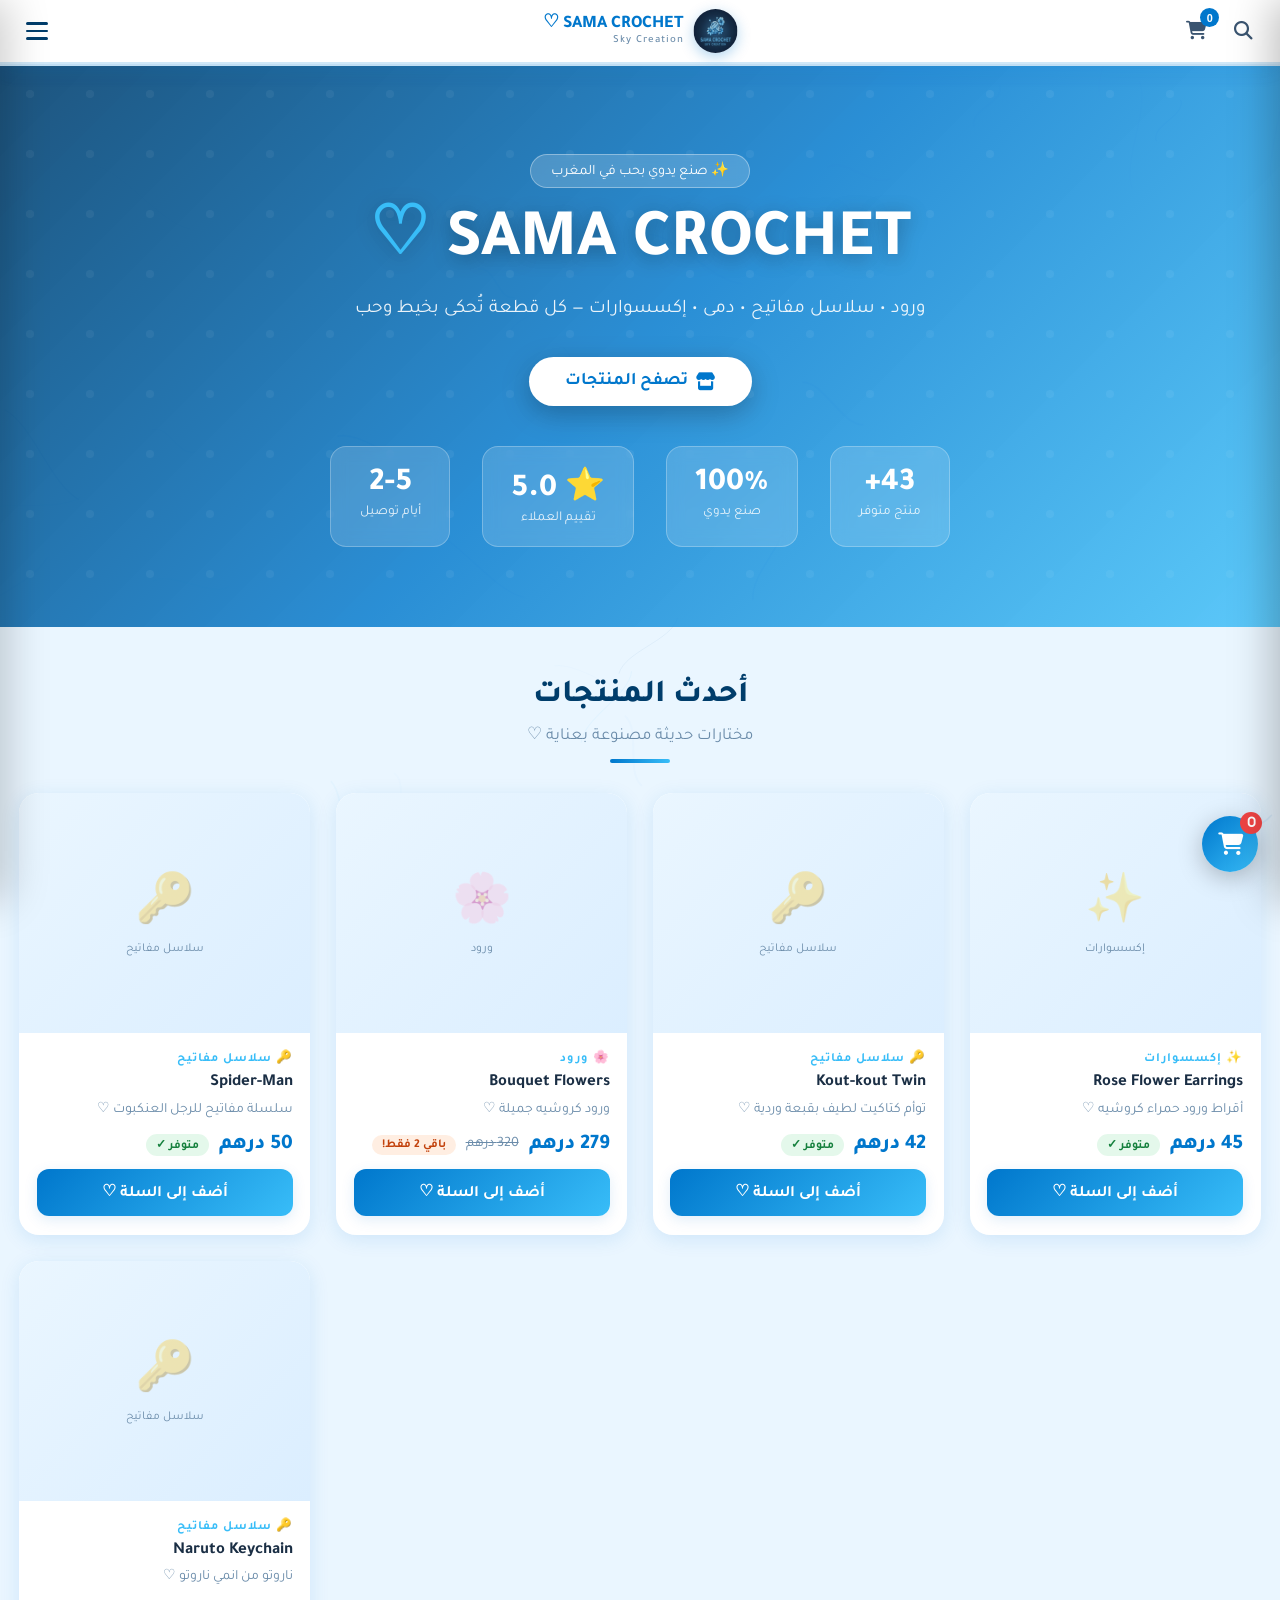
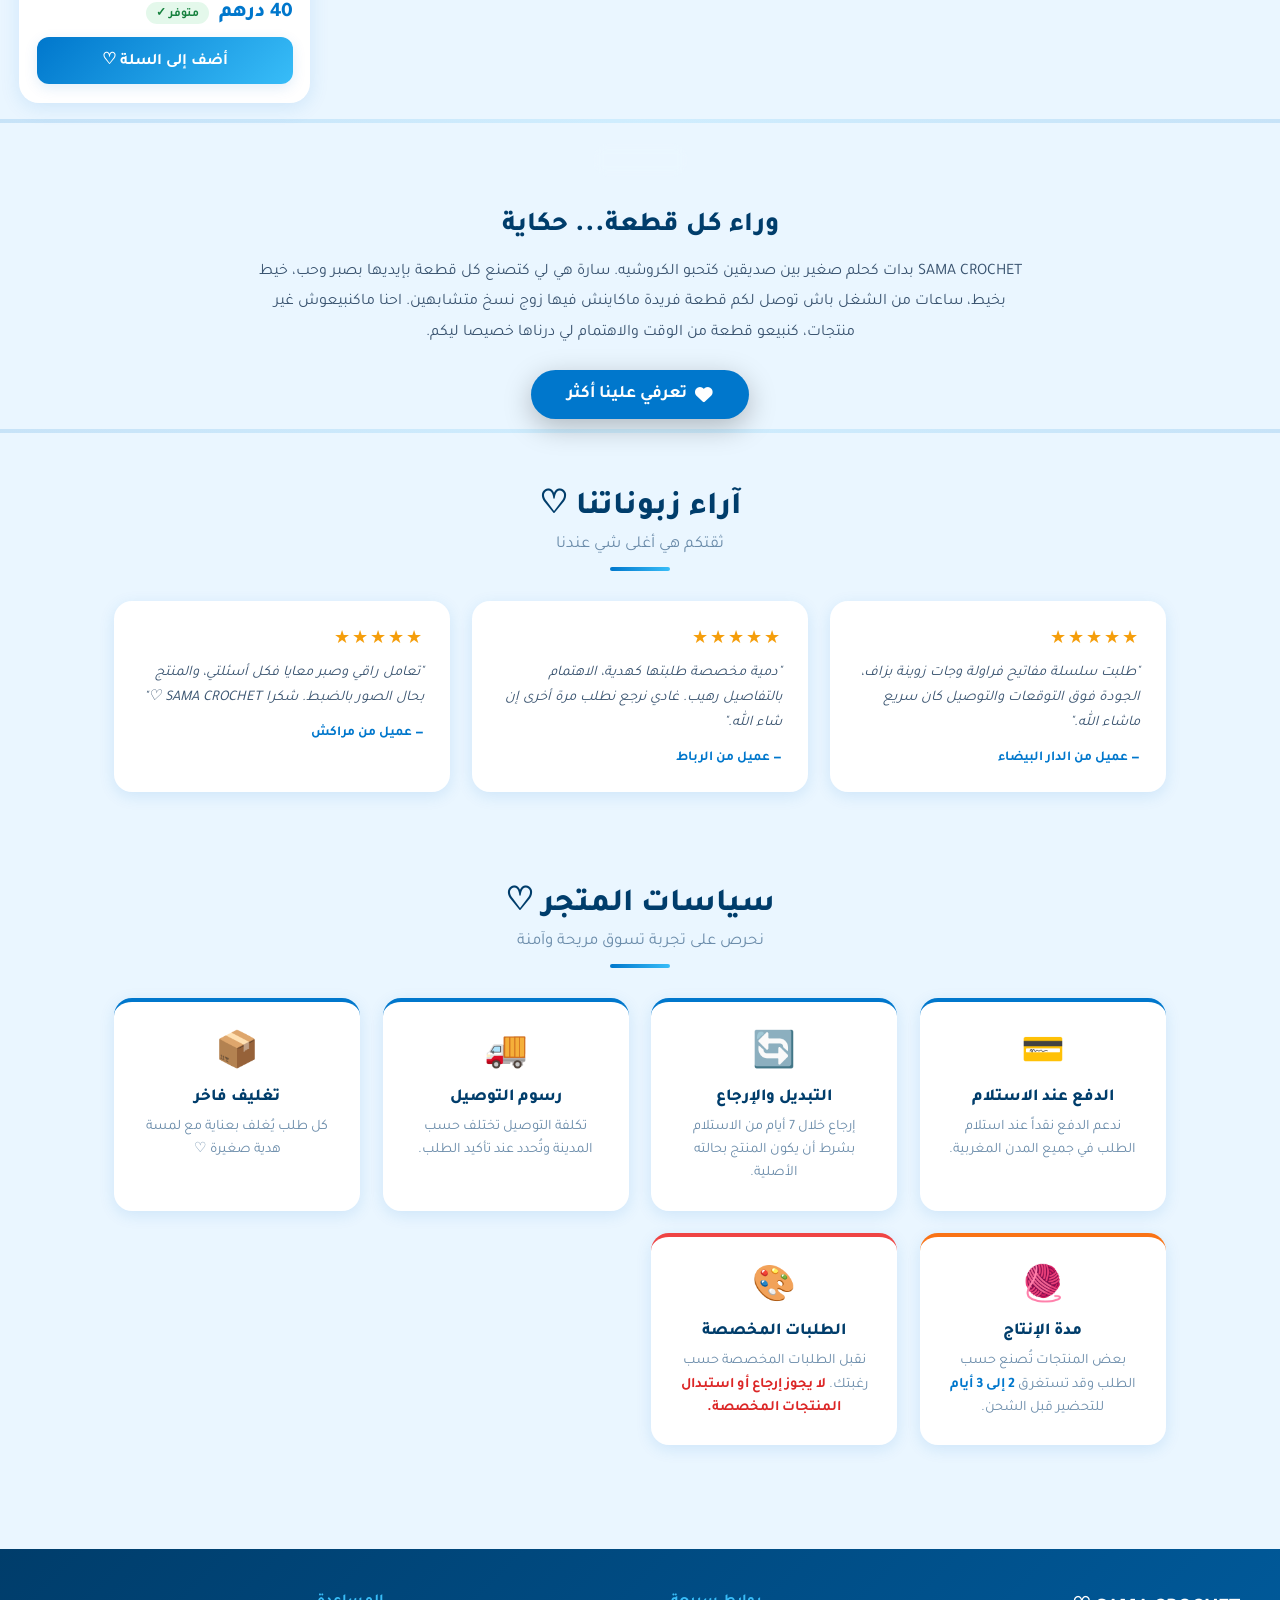
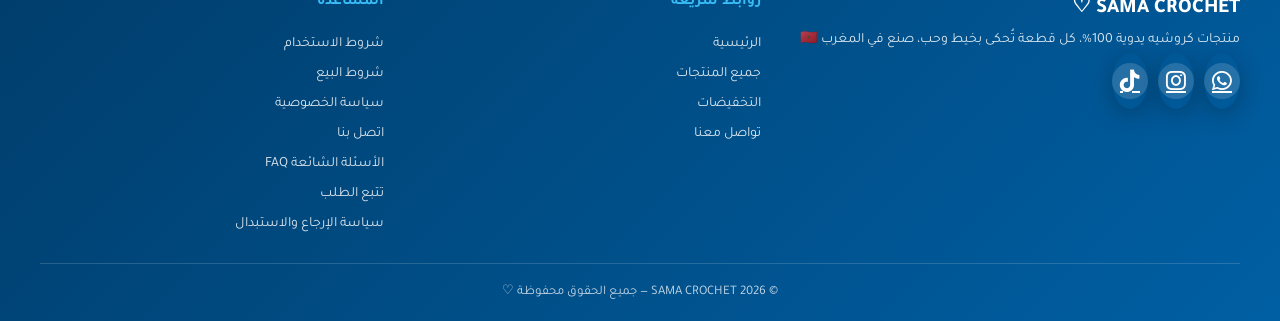
==== commit 8d730aed: "Add files via upload" ====
--- a/index.html
+++ b/index.html
@@ -56,26 +56,66 @@
 <canvas id="bgCanvas"></canvas>
 
 <!-- ══ HEADER ══ -->
+<!-- ══ HEADER: احترافي، Hamburger + شعار بالوسط + بحث وسلة ══ -->
 <header>
+  <button class="hamburger-btn" id="hamburgerBtn" onclick="openSideMenu()" aria-label="القائمة">
+    <span></span><span></span><span></span>
+  </button>
+
   <div class="logo-area" id="logoArea" style="cursor:default;user-select:none;" title="">
-    <img src="icon-192.png" alt="SAMA CROCHET" style="height:48px;width:48px;border-radius:50%;object-fit:cover;box-shadow:0 4px 14px rgba(0,119,204,0.3);">
+    <img src="icon-192.png" alt="SAMA CROCHET" style="height:44px;width:44px;border-radius:50%;object-fit:cover;box-shadow:0 4px 14px rgba(0,119,204,0.3);">
     <div class="logo-text">
       SAMA CROCHET ♡
       <span>Sky Creation</span>
     </div>
   </div>
-  <nav>
-    <button class="nav-link active" onclick="showPage('home')">الرئيسية</button>
-    <button class="nav-link" onclick="showPage('products')">المنتجات</button>
-    <button class="nav-link" onclick="showPage('contact')">تواصل معنا</button>
-  </nav>
+
   <div class="header-actions">
+    <button class="icon-btn" onclick="openSearchBar()" aria-label="بحث">
+      <i class="fas fa-search"></i>
+    </button>
     <button class="icon-btn" onclick="openCart()" aria-label="السلة">
       <i class="fas fa-shopping-cart"></i>
       <span class="badge" id="cartBadge">0</span>
     </button>
   </div>
 </header>
+
+<!-- ══ شريط بحث سريع (كيبان تحت الهيدر عند الضغط على أيقونة البحث) ══ -->
+<div class="quick-search-bar" id="quickSearchBar">
+  <div class="quick-search-inner">
+    <i class="fas fa-search s-icon"></i>
+    <input type="text" id="quickSearchInput" placeholder="ابحث عن منتج...">
+    <button class="quick-search-close" onclick="closeSearchBar()" aria-label="إغلاق"><i class="fas fa-times"></i></button>
+  </div>
+</div>
+
+<!-- ══ القائمة الجانبية (Off-Canvas Menu) ══ -->
+<div class="side-menu-overlay" id="sideMenuOverlay" onclick="closeSideMenu()"></div>
+<aside class="side-menu" id="sideMenu">
+  <div class="side-menu-header">
+    <div class="logo-text" style="color:var(--blue-dark);">
+      SAMA CROCHET ♡
+      <span>Sky Creation</span>
+    </div>
+    <button class="side-menu-close" onclick="closeSideMenu()" aria-label="إغلاق"><i class="fas fa-times"></i></button>
+  </div>
+  <nav class="side-menu-links">
+    <button class="side-link" onclick="goToPage('home')"><i class="fas fa-home"></i> الرئيسية</button>
+    <button class="side-link" onclick="goToProducts('all')"><i class="fas fa-store"></i> جميع المنتجات</button>
+    <button class="side-link" onclick="goToProducts('new')"><i class="fas fa-star"></i> جديد</button>
+    <button class="side-link sale-link" onclick="goToProducts('sale')"><i class="fas fa-fire"></i> التخفيضات</button>
+    <div class="side-menu-divider"></div>
+    <button class="side-link" onclick="goToProducts('keychains')"><i class="fas fa-key"></i> سلاسل مفاتيح</button>
+    <button class="side-link" onclick="goToProducts('dolls')"><i class="fas fa-ghost"></i> دمى</button>
+    <button class="side-link" onclick="goToProducts('flowers')"><i class="fas fa-spa"></i> ورود</button>
+    <button class="side-link" onclick="goToProducts('accessories')"><i class="fas fa-gem"></i> إكسسوارات</button>
+    <div class="side-menu-divider"></div>
+    <button class="side-link" onclick="goToCustomOrder()"><i class="fas fa-paint-brush"></i> الطلبات الخاصة</button>
+    <button class="side-link" onclick="goToPage('contact')"><i class="fas fa-comment-dots"></i> تواصل معنا</button>
+    <button class="side-link" onclick="openMyAccount()"><i class="fas fa-user"></i> حسابي</button>
+  </nav>
+</aside>
 
 <div class="toast-container" id="toastContainer"></div>
 <div class="overlay" id="overlay" onclick="closeCart()"></div>
@@ -102,7 +142,8 @@
 <div class="modal" id="productModal">
   <div class="modal-box">
     <button class="modal-close" onclick="closeModal('productModal')"><i class="fas fa-times"></i></button>
-    <div id="modalImgWrap" style="height:280px;overflow:hidden;border-radius:24px 24px 0 0;"></div>
+    <button class="modal-share-btn" onclick="shareProduct()" aria-label="مشاركة"><i class="fas fa-share-alt"></i></button>
+    <div id="modalImgWrap" style="height:280px;overflow:hidden;border-radius:24px 24px 0 0;position:relative;"></div>
     <div class="modal-body">
       <div class="modal-cat" id="modalCat"></div>
       <h3 id="modalName"></h3>
@@ -110,6 +151,7 @@
       <div class="modal-price-row">
         <span class="modal-price"><span id="modalPrice"></span> درهم</span>
         <span class="modal-old" id="modalOld"></span>
+        <span id="modalStock"></span>
       </div>
       <button class="add-btn" id="modalAddBtn" onclick="modalAddToCart()">أضف إلى السلة ♡</button>
     </div>
@@ -134,6 +176,7 @@
       <div class="form-group"><label>رقم الهاتف *</label><input type="tel" id="ordPhone" placeholder="06XXXXXXXX"></div>
       <div class="form-group"><label>المدينة *</label><input type="text" id="ordCity" placeholder="مثال: الدار البيضاء"></div>
       <div class="form-group"><label>العنوان التفصيلي *</label><textarea id="ordAddr" placeholder="الحي - الشارع - رقم المبنى ..."></textarea></div>
+      <div class="form-group"><label>كود الخصم (اختياري)</label><input type="text" id="ordCoupon" placeholder="مثال: WELCOME10" style="text-transform:uppercase;"></div>
       <div class="form-group"><label>ملاحظات (اختياري)</label><textarea id="ordNotes" placeholder="مثال: تسليم بعد الساعة 6 مساءً" style="min-height:70px;"></textarea></div>
       <button class="send-btn" onclick="sendOrder()"><i class="fab fa-whatsapp" style="font-size:1.3rem;"></i> إرسال الطلب</button>
     </div>
@@ -163,8 +206,12 @@
       <div class="form-group"><label>المخزون</label><input type="number" id="editStock"></div>
       <div class="form-group"><label>الوصف</label><textarea id="editDesc"></textarea></div>
       <div class="form-group">
-        <label>صورة المنتج (رابط أو مسار)</label>
+        <label>صورة المنتج الرئيسية (رابط أو مسار)</label>
         <input type="text" id="editImgUrl" placeholder="images/1.jpg">
+      </div>
+      <div class="form-row">
+        <div class="form-group"><label>صورة إضافية 2 (اختياري)</label><input type="text" id="editImg2" placeholder="images/1b.jpg"></div>
+        <div class="form-group"><label>صورة إضافية 3 (اختياري)</label><input type="text" id="editImg3" placeholder="images/1c.jpg"></div>
       </div>
       <button class="save-product-btn" onclick="saveEdit()" style="width:100%;padding:14px;">حفظ التعديلات ✓</button>
     </div>
@@ -192,6 +239,40 @@
 
   <div class="section-divider"></div>
 
+  <!-- ══ قصة SAMA CROCHET (About) ══ -->
+  <!-- ✏️ عدلي هاد النص بقصتك الحقيقية أنتِ وسارة -->
+  <div class="story-section">
+    <div class="story-content">
+      <span class="hero-badge" style="background:var(--blue-light);color:var(--blue-main);border-color:var(--border);">قصتنا ♡</span>
+      <h2>وراء كل قطعة... حكاية</h2>
+      <p>SAMA CROCHET بدات كحلم صغير بين صديقين كتحبو الكروشيه. سارة هي لي كتصنع كل قطعة بإيديها بصبر وحب، خيط بخيط، ساعات من الشغل باش توصل لكم قطعة فريدة ماكاينش فيها زوج نسخ متشابهين. احنا ماكنبيعوش غير منتجات، كنبيعو قطعة من الوقت والاهتمام لي درناها خصيصا ليكم.</p>
+      <button class="hero-btn" style="background:var(--blue-main);color:#fff;" onclick="showPage('contact')"><i class="fas fa-heart"></i> تعرفي علينا أكثر</button>
+    </div>
+  </div>
+
+  <div class="section-divider"></div>
+
+  <!-- ══ آراء الزبونات ══ -->
+  <!-- ✏️ بدلي هاد الآراء بآراء حقيقية ديال الزبونات ملي تتوفر -->
+  <div class="sec-title"><h2>آراء زبوناتنا ♡</h2><p>ثقتكم هي أغلى شي عندنا</p><div class="sec-line"></div></div>
+  <div class="reviews-grid">
+    <div class="review-card">
+      <div class="review-stars">★★★★★</div>
+      <p class="review-text">"طلبت سلسلة مفاتيح فراولة وجات زوينة بزاف، الجودة فوق التوقعات والتوصيل كان سريع ماشاء الله."</p>
+      <div class="review-author">— عميل من الدار البيضاء</div>
+    </div>
+    <div class="review-card">
+      <div class="review-stars">★★★★★</div>
+      <p class="review-text">"دمية مخصصة طلبتها كهدية، الاهتمام بالتفاصيل رهيب. غادي نرجع نطلب مرة أخرى إن شاء الله."</p>
+      <div class="review-author">— عميل من الرباط</div>
+    </div>
+    <div class="review-card">
+      <div class="review-stars">★★★★★</div>
+      <p class="review-text">"تعامل راقي وصبر معايا فكل أسئلتي، والمنتج بحال الصور بالضبط. شكرا SAMA CROCHET ♡"</p>
+      <div class="review-author">— عميل من مراكش</div>
+    </div>
+  </div>
+
   <div class="sec-title" style="padding-top:40px;"><h2>سياسات المتجر ♡</h2><p>نحرص على تجربة تسوق مريحة وآمنة</p><div class="sec-line"></div></div>
   <div class="policies-grid">
     <div class="policy-card"><span class="pol-icon">💳</span><h4>الدفع عند الاستلام</h4><p>ندعم الدفع نقداً عند استلام الطلب في جميع المدن المغربية.</p></div>
@@ -204,14 +285,15 @@
 </div>
 
 <div class="page" id="page-products">
-  <div class="sec-title"><h2>جميع المنتجات</h2><p>اكتشفي مجموعتنا الكاملة من الكروشيه اليدوي ♡</p><div class="sec-line"></div></div>
+  <div class="sec-title"><h2>جميع المنتجات</h2><p>اكتشف مجموعتنا الكاملة من الكروشيه اليدوي ♡</p><div class="sec-line"></div></div>
   <div class="search-filter-bar">
     <div class="search-box">
       <i class="fas fa-search s-icon"></i>
-      <input type="text" id="searchInput" placeholder="ابحثي عن منتج..." oninput="applyFilters()">
+      <input type="text" id="searchInput" placeholder="ابحث عن منتج..." oninput="debouncedApplyFilters()">
     </div>
     <div class="filters">
       <button class="filter-btn active" data-cat="all" onclick="setFilter(this)">الكل</button>
+      <button class="filter-btn filter-sale" data-cat="sale" onclick="setFilter(this)"><i class="fas fa-fire"></i> التخفيضات</button>
       <button class="filter-btn" data-cat="keychains" onclick="setFilter(this)">سلاسل مفاتيح</button>
       <button class="filter-btn" data-cat="dolls" onclick="setFilter(this)">دمى</button>
       <button class="filter-btn" data-cat="flowers" onclick="setFilter(this)">ورود</button>
@@ -233,15 +315,15 @@
       <div class="info-item"><div class="info-icon"><i class="fas fa-paint-brush"></i></div><div class="info-txt"><span>الطلبات المخصصة</span><strong>مقبولة ♡ — غير قابلة للإرجاع</strong></div></div>
       <div style="margin-top:20px;">
         <a href="https://wa.me/212621091399" target="_blank" style="display:flex;align-items:center;justify-content:center;gap:10px;background:linear-gradient(135deg,#25d366,#128c7e);color:#fff;border-radius:14px;padding:14px;font-weight:700;font-size:1.05rem;text-decoration:none;box-shadow:0 6px 20px rgba(37,211,102,0.35);">
-          <i class="fab fa-whatsapp" style="font-size:1.3rem;"></i> راسلينا الآن
+          <i class="fab fa-whatsapp" style="font-size:1.3rem;"></i> راسلنا الآن
         </a>
       </div>
     </div>
     <div class="contact-card">
-      <h3>أرسلي رسالة مباشرة</h3>
+      <h3>أرسل رسالة مباشرة</h3>
       <div class="form-group"><label>الاسم</label><input type="text" id="ctName" placeholder="اسمك الكريم"></div>
       <div class="form-group"><label>رقم الهاتف</label><input type="tel" id="ctPhone" placeholder="06XXXXXXXX"></div>
-      <div class="form-group"><label>رسالتك</label><textarea id="ctMsg" placeholder="اكتبي رسالتك هنا..."></textarea></div>
+      <div class="form-group"><label>رسالتك</label><textarea id="ctMsg" placeholder="اكتب رسالتك هنا..."></textarea></div>
       <button class="send-btn" onclick="sendContactMsg()"><i class="fab fa-whatsapp"></i> إرسال عبر واتساب</button>
     </div>
   </div>
@@ -253,7 +335,7 @@
     <div class="login-box">
       <div class="lock-icon"><i class="fas fa-lock"></i></div>
       <h3>لوحة التحكم</h3>
-      <p>أدخلي كلمة السر للدخول</p>
+      <p>أدخل كلمة السر للدخول</p>
       <div class="form-group"><input type="password" id="adminPass" placeholder="كلمة السر" onkeydown="if(event.key==='Enter')adminLogin()"></div>
       <button class="login-btn" onclick="adminLogin()">دخول</button>
     </div>
@@ -316,7 +398,11 @@
             </div>
           </div>
           <div class="form-group"><label>الوصف</label><textarea id="addDesc" placeholder="وصف المنتج..."></textarea></div>
-          <div class="form-group"><label>صورة المنتج (رابط أو مسار)</label><input type="text" id="addImgUrl" placeholder="images/44.jpg"></div>
+          <div class="form-group"><label>صورة المنتج الرئيسية (رابط أو مسار)</label><input type="text" id="addImgUrl" placeholder="images/44.jpg"></div>
+          <div class="form-row">
+            <div class="form-group"><label>صورة إضافية 2 (اختياري)</label><input type="text" id="addImg2" placeholder="images/44b.jpg"></div>
+            <div class="form-group"><label>صورة إضافية 3 (اختياري)</label><input type="text" id="addImg3" placeholder="images/44c.jpg"></div>
+          </div>
           <button class="save-product-btn" onclick="saveNewProduct()">حفظ المنتج ✓</button>
         </div>
       </div>
@@ -334,6 +420,67 @@
           <table><thead><tr><th>المنتج</th><th>الفئة</th><th>المخزون الحالي</th><th>تعديل</th></tr></thead><tbody id="stockTable"></tbody></table>
         </div>
       </div>
+    </div>
+  </div>
+</div>
+
+<!-- ══ FOOTER ══ -->
+<footer class="site-footer">
+  <div class="footer-inner">
+    <div class="footer-top">
+      <div class="footer-brand">
+        <h4>SAMA CROCHET ♡</h4>
+        <p>منتجات كروشيه يدوية 100%، كل قطعة تُحكى بخيط وحب، صنع في المغرب 🇲🇦</p>
+        <div class="footer-social">
+          <a href="https://wa.me/212621091399" target="_blank" aria-label="واتساب"><i class="fab fa-whatsapp"></i></a>
+          <a href="#" onclick="return false;" aria-label="إنستغرام"><i class="fab fa-instagram"></i></a>
+          <a href="#" onclick="return false;" aria-label="تيك توك"><i class="fab fa-tiktok"></i></a>
+        </div>
+      </div>
+      <div class="footer-col">
+        <h5>روابط سريعة</h5>
+        <button class="footer-link" onclick="goToPage('home')">الرئيسية</button>
+        <button class="footer-link" onclick="goToProducts('all')">جميع المنتجات</button>
+        <button class="footer-link" onclick="goToProducts('sale')">التخفيضات</button>
+        <button class="footer-link" onclick="goToPage('contact')">تواصل معنا</button>
+      </div>
+      <div class="footer-col">
+        <h5>المساعدة</h5>
+        <button class="footer-link" onclick="openInfoModal('terms')">شروط الاستخدام</button>
+        <button class="footer-link" onclick="openInfoModal('saleTerms')">شروط البيع</button>
+        <button class="footer-link" onclick="openInfoModal('privacy')">سياسة الخصوصية</button>
+        <button class="footer-link" onclick="goToPage('contact')">اتصل بنا</button>
+        <button class="footer-link" onclick="openInfoModal('faq')">الأسئلة الشائعة FAQ</button>
+        <button class="footer-link" onclick="openTrackModal()">تتبع الطلب</button>
+        <button class="footer-link" onclick="openInfoModal('returns')">سياسة الإرجاع والاستبدال</button>
+      </div>
+    </div>
+    <div class="footer-bottom">© 2026 SAMA CROCHET — جميع الحقوق محفوظة ♡</div>
+  </div>
+</footer>
+
+<!-- ══ INFO MODAL (للسياسات والمساعدة فالفوتر) ══ -->
+<div class="modal" id="infoModal">
+  <div class="modal-box">
+    <button class="modal-close" onclick="closeModal('infoModal')"><i class="fas fa-times"></i></button>
+    <div class="info-modal-body" id="infoModalBody"></div>
+  </div>
+</div>
+
+<!-- ══ TRACK ORDER MODAL (تتبع الطلب الحقيقي عبر رقم الهاتف) ══ -->
+<div class="modal" id="trackModal">
+  <div class="modal-box">
+    <button class="modal-close" onclick="closeModal('trackModal')"><i class="fas fa-times"></i></button>
+    <div class="info-modal-body">
+      <h3><i class="fas fa-truck" style="margin-left:8px;color:var(--blue-main);"></i> تتبع الطلب</h3>
+      <p>أدخل رقم الهاتف اللي استعملتيه عند الطلب باش تشوفي آخر حالة ديالو:</p>
+      <div class="form-group">
+        <input type="tel" id="trackPhoneInput" placeholder="06XXXXXXXX" onkeydown="if(event.key==='Enter')trackOrderByPhone()">
+      </div>
+      <button class="send-btn" style="background:linear-gradient(135deg,var(--blue-main),var(--blue-accent));" onclick="trackOrderByPhone()">
+        <i class="fas fa-search"></i> بحث عن طلبي
+      </button>
+      <div id="trackResults" style="margin-top:18px;"></div>
     </div>
   </div>
 </div>
--- a/style.css
+++ b/style.css
@@ -34,51 +34,50 @@
   pointer-events:none;z-index:0;opacity:0.18;
 }
 
-/* ══ HEADER ══ */
+/* ══ HEADER (احترافي: Hamburger + شعار بالوسط + أيقونات) ══ */
 header{
   position:fixed;top:0;left:0;right:0;z-index:900;
   background:rgba(255,255,255,0.96);
   backdrop-filter:blur(14px);
   border-bottom:2px solid var(--border);
-  padding:0 1.5rem;
-  height:70px;
+  padding:0 1rem;
+  height:64px;
   display:flex;align-items:center;justify-content:space-between;
   box-shadow:0 4px 20px var(--shadow);
-}
-
-.logo-area{display:flex;align-items:center;gap:12px;}
-.logo-circle{
-  width:46px;height:46px;border-radius:50%;
-  background:linear-gradient(135deg,var(--blue-main),var(--blue-accent));
-  display:flex;align-items:center;justify-content:center;
-  color:#fff;font-size:1.3rem;font-weight:800;
-  box-shadow:0 4px 14px var(--shadow-hover);
-  flex-shrink:0;
-}
-.logo-text{
-  font-size:1.25rem;font-weight:800;color:var(--blue-main);
-  line-height:1.1;
-}
-.logo-text span{display:block;font-size:0.72rem;font-weight:500;color:var(--text-light);letter-spacing:1px;}
-
-nav{display:flex;gap:0.2rem;align-items:center;}
-.nav-link{
+  direction:ltr; /* كنخليو ترتيب العناصر ثابت (هامبرغر يسار، شعار وسط، أيقونات يمين) بغض النظر عن اتجاه الصفحة */
+}
+header .logo-area,
+header .header-actions{ direction:rtl; } /* النصوص العربية جوا هاد العناصر كتبقى بالاتجاه الصحيح */
+
+/* زر الهامبرغر */
+.hamburger-btn{
   background:none;border:none;cursor:pointer;
-  font-family:'Tajawal',sans-serif;font-size:0.95rem;font-weight:600;
-  color:var(--text-mid);padding:8px 14px;border-radius:10px;
-  transition:all 0.25s;
-}
-.nav-link:hover,.nav-link.active{background:var(--blue-light);color:var(--blue-main);}
-
-.header-actions{display:flex;align-items:center;gap:0.5rem;}
+  width:42px;height:42px;border-radius:12px;
+  display:flex;flex-direction:column;align-items:center;justify-content:center;gap:5px;
+  transition:background 0.25s;flex-shrink:0;
+}
+.hamburger-btn:hover{background:var(--blue-light);}
+.hamburger-btn span{
+  display:block;width:22px;height:2.5px;border-radius:2px;
+  background:var(--blue-dark);transition:all 0.3s ease;
+}
+.hamburger-btn.active span:nth-child(1){transform:translateY(7.5px) rotate(45deg);}
+.hamburger-btn.active span:nth-child(2){opacity:0;}
+.hamburger-btn.active span:nth-child(3){transform:translateY(-7.5px) rotate(-45deg);}
+
+.logo-area{display:flex;align-items:center;gap:10px;position:absolute;left:50%;transform:translateX(-50%);}
+.logo-text{font-size:1.1rem;font-weight:800;color:var(--blue-main);line-height:1.1;white-space:nowrap;}
+.logo-text span{display:block;font-size:0.68rem;font-weight:500;color:var(--text-light);letter-spacing:1px;}
+
+.header-actions{display:flex;align-items:center;gap:0.3rem;flex-shrink:0;}
 .icon-btn{
   position:relative;background:none;border:none;cursor:pointer;
-  width:44px;height:44px;border-radius:50%;
+  width:42px;height:42px;border-radius:50%;
   display:flex;align-items:center;justify-content:center;
-  font-size:1.25rem;color:var(--text-mid);
+  font-size:1.15rem;color:var(--text-mid);
   transition:all 0.25s;
 }
-.icon-btn:hover{background:var(--blue-light);color:var(--blue-main);}
+.icon-btn:hover{background:var(--blue-light);color:var(--blue-main);transform:scale(1.08);}
 .badge{
   position:absolute;top:-2px;right:-2px;
   background:var(--blue-main);color:#fff;
@@ -86,8 +85,139 @@
   display:flex;align-items:center;justify-content:center;font-weight:700;
 }
 
+/* ══ شريط البحث السريع ══ */
+.quick-search-bar{
+  position:fixed;top:64px;left:0;right:0;z-index:895;
+  background:#fff;border-bottom:2px solid var(--border);
+  box-shadow:0 6px 20px var(--shadow);
+  max-height:0;overflow:hidden;transition:max-height 0.3s ease;
+}
+.quick-search-bar.open{max-height:80px;}
+.quick-search-inner{
+  max-width:700px;margin:0 auto;padding:14px 16px;
+  display:flex;align-items:center;gap:10px;
+}
+.quick-search-inner input{
+  flex:1;border:2px solid var(--border);border-radius:50px;
+  padding:11px 16px;font-family:'Tajawal',sans-serif;font-size:0.95rem;
+  background:var(--blue-light);color:var(--text-dark);
+}
+.quick-search-inner input:focus{outline:none;border-color:var(--blue-main);}
+.quick-search-inner .s-icon{color:var(--blue-main);font-size:1.05rem;}
+.quick-search-close{
+  background:var(--blue-light);border:none;border-radius:50%;
+  width:38px;height:38px;cursor:pointer;color:var(--text-mid);
+  display:flex;align-items:center;justify-content:center;flex-shrink:0;
+  transition:all 0.2s;
+}
+.quick-search-close:hover{background:var(--danger);color:#fff;}
+
+/* ══ القائمة الجانبية (Off-Canvas) — كتفتح من اليمين ══ */
+.side-menu-overlay{
+  position:fixed;inset:0;background:rgba(0,20,40,0.55);
+  z-index:1300;opacity:0;pointer-events:none;transition:opacity 0.35s;
+}
+.side-menu-overlay.show{opacity:1;pointer-events:all;}
+.side-menu{
+  position:fixed;top:0;right:0;bottom:0;width:min(320px,85vw);
+  background:#fff;z-index:1301;
+  transform:translateX(100%);transition:transform 0.38s cubic-bezier(.4,0,.2,1);
+  display:flex;flex-direction:column;box-shadow:-8px 0 40px rgba(0,0,0,0.25);
+}
+.side-menu.open{transform:translateX(0);}
+.side-menu-header{
+  padding:20px;display:flex;align-items:center;justify-content:space-between;
+  background:var(--blue-light);border-bottom:2px solid var(--border);
+}
+.side-menu-close{
+  background:#fff;border:none;border-radius:50%;width:36px;height:36px;cursor:pointer;
+  display:flex;align-items:center;justify-content:center;color:var(--text-mid);
+  box-shadow:0 2px 8px rgba(0,0,0,0.1);transition:all 0.2s;
+}
+.side-menu-close:hover{background:var(--danger);color:#fff;transform:rotate(90deg);}
+.side-menu-links{flex:1;overflow-y:auto;padding:12px;display:flex;flex-direction:column;gap:2px;}
+.side-link{
+  display:flex;align-items:center;gap:14px;
+  background:none;border:none;cursor:pointer;text-align:right;
+  padding:13px 14px;border-radius:12px;
+  font-family:'Tajawal',sans-serif;font-size:0.98rem;font-weight:600;
+  color:var(--text-dark);transition:all 0.2s;
+}
+.side-link i{width:20px;color:var(--blue-main);font-size:1.05rem;flex-shrink:0;}
+.side-link:hover{background:var(--blue-light);color:var(--blue-main);padding-right:20px;}
+.side-link.sale-link{color:var(--danger);}
+.side-link.sale-link i{color:var(--danger);}
+.side-link.sale-link:hover{background:rgba(239,68,68,0.08);}
+.side-menu-divider{height:1px;background:var(--border);margin:10px 6px;}
+
+/* ══ Ripple Effect (تأثير التموج عند الضغط) ══ */
+.ripple-wrap{position:relative;overflow:hidden;}
+.ripple-circle{
+  position:absolute;border-radius:50%;
+  background:rgba(255,255,255,0.55);
+  transform:scale(0);animation:rippleAnim 0.6s ease-out;
+  pointer-events:none;
+}
+@keyframes rippleAnim{to{transform:scale(2.5);opacity:0;}}
+
+/* ══ Lazy-load fade-in للصور ══ */
+img{transition:opacity 0.4s ease;}
+img[loading="lazy"]{opacity:0;}
+img[loading="lazy"].loaded{opacity:1;}
+
+/* ══ Loading Skeleton (هيكل التحميل) ══ */
+.skeleton-card{pointer-events:none;}
+.skeleton-box{
+  background:linear-gradient(90deg,#e8f2fa 25%,#f4faff 37%,#e8f2fa 63%);
+  background-size:400% 100%;
+  animation:skeletonShimmer 1.4s ease infinite;
+  border-radius:8px;
+}
+@keyframes skeletonShimmer{
+  0%{background-position:100% 50%;}
+  100%{background-position:0 50%;}
+}
+
+/* ══ FOOTER ══ */
+.site-footer{
+  background:linear-gradient(135deg,var(--blue-dark),var(--blue-mid));
+  color:#fff;margin-top:40px;padding:44px 20px 20px;
+}
+.footer-inner{max-width:1200px;margin:0 auto;}
+.footer-top{
+  display:grid;grid-template-columns:1.3fr 1fr 1fr;gap:2rem;padding-bottom:28px;
+  border-bottom:1px solid rgba(255,255,255,0.15);
+}
+@media(max-width:768px){.footer-top{grid-template-columns:1fr;gap:1.6rem;text-align:center;}}
+.footer-brand h4{font-size:1.3rem;font-weight:800;margin-bottom:8px;}
+.footer-brand p{font-size:0.88rem;opacity:0.85;line-height:1.7;}
+.footer-col h5{font-size:0.95rem;font-weight:700;margin-bottom:14px;color:var(--blue-accent);}
+.footer-col{display:flex;flex-direction:column;gap:9px;}
+.footer-link{
+  background:none;border:none;cursor:pointer;color:rgba(255,255,255,0.85);
+  font-family:'Tajawal',sans-serif;font-size:0.88rem;text-align:right;
+  padding:2px 0;transition:all 0.2s;width:fit-content;
+}
+@media(max-width:768px){.footer-link{width:100%;text-align:center;}}
+.footer-link:hover{color:#fff;padding-right:6px;}
+.footer-bottom{
+  padding-top:18px;text-align:center;font-size:0.82rem;opacity:0.75;
+}
+.footer-social{display:flex;gap:10px;margin-top:10px;justify-content:flex-start;}
+@media(max-width:768px){.footer-social{justify-content:center;}}
+.footer-social a{
+  width:36px;height:36px;border-radius:50%;background:rgba(255,255,255,0.15);
+  display:flex;align-items:center;justify-content:center;color:#fff;transition:all 0.25s;
+}
+.footer-social a:hover{background:var(--blue-accent);transform:translateY(-3px);}
+
+/* ══ Info Modal (للسياسات فالفوتر) ══ */
+.info-modal-body{padding:1.6rem 1.8rem 2rem;}
+.info-modal-body h3{font-size:1.3rem;font-weight:800;color:var(--blue-dark);margin-bottom:14px;}
+.info-modal-body p{color:var(--text-mid);line-height:1.9;margin-bottom:10px;font-size:0.94rem;}
+
 /* ══ PAGES ══ */
-.page{display:none;padding-top:70px;min-height:100vh;position:relative;z-index:1;}
+.page{display:none;padding-top:64px;min-height:100vh;position:relative;z-index:1;}
 .page.active{display:block;}
 
 /* ══ HERO ══ */
@@ -173,6 +303,10 @@
 .filter-btn:hover,.filter-btn.active{
   background:var(--blue-main);color:#fff;border-color:var(--blue-main);
   box-shadow:0 4px 14px var(--shadow-hover);
+}
+.filter-btn.filter-sale{color:var(--danger);border-color:rgba(239,68,68,0.35);}
+.filter-btn.filter-sale:hover,.filter-btn.filter-sale.active{
+  background:var(--danger);color:#fff;border-color:var(--danger);
 }
 
 /* ══ PRODUCTS GRID ══ */
@@ -279,6 +413,35 @@
 .modal-price{font-size:1.8rem;font-weight:800;color:var(--blue-main);}
 .modal-old{font-size:1rem;color:var(--text-light);text-decoration:line-through;}
 
+/* ══ Product Gallery (صور متعددة فنافذة العرض السريع) ══ */
+.modal-thumbs{
+  position:absolute;bottom:10px;left:0;right:0;
+  display:flex;justify-content:center;gap:8px;padding:0 10px;
+}
+.modal-thumb{
+  width:48px;height:48px;border-radius:10px;object-fit:cover;cursor:pointer;
+  border:2.5px solid rgba(255,255,255,0.7);opacity:0.7;transition:all 0.2s;
+}
+.modal-thumb:hover{opacity:1;}
+.modal-thumb.active{border-color:var(--blue-main);opacity:1;transform:translateY(-3px);}
+
+/* ══ Share Button (فنافذة عرض المنتج) ══ */
+.modal-share-btn{
+  position:absolute;top:14px;left:18px;z-index:3;
+  background:rgba(255,255,255,0.9);border:none;border-radius:50%;
+  width:34px;height:34px;cursor:pointer;font-size:1rem;
+  display:flex;align-items:center;justify-content:center;color:var(--blue-main);
+  transition:all 0.2s;
+}
+.modal-share-btn:hover{background:var(--blue-main);color:#fff;}
+
+/* ══ Urgency pulse (باقي قطع قليلة) ══ */
+.urgent-pulse{animation:urgentPulse 1.6s ease-in-out infinite;}
+@keyframes urgentPulse{
+  0%,100%{box-shadow:0 0 0 0 rgba(249,115,22,0.4);}
+  50%{box-shadow:0 0 0 6px rgba(249,115,22,0);}
+}
+
 /* ══ ORDER FORM ══ */
 .form-group{margin-bottom:16px;}
 .form-group label{display:block;font-weight:600;color:var(--text-mid);margin-bottom:6px;font-size:0.9rem;}
@@ -317,9 +480,29 @@
 .policy-card h4{font-size:1.05rem;font-weight:800;color:var(--blue-dark);margin-bottom:8px;}
 .policy-card p{font-size:0.9rem;color:var(--text-light);line-height:1.6;}
 
+/* ══ قصة SAMA CROCHET ══ */
+.story-section{
+  max-width:820px;margin:0 auto;padding:20px 20px 10px;text-align:center;
+}
+.story-content h2{font-size:1.7rem;font-weight:800;color:var(--blue-dark);margin:14px 0;}
+.story-content p{color:var(--text-mid);font-size:1rem;line-height:1.9;margin-bottom:22px;}
+
+/* ══ آراء الزبونات ══ */
+.reviews-grid{
+  display:grid;grid-template-columns:repeat(auto-fit,minmax(260px,1fr));
+  gap:1.4rem;max-width:1100px;margin:0 auto;padding:0 1.5rem 3rem;
+}
+.review-card{
+  background:#fff;border-radius:18px;padding:1.6rem;
+  box-shadow:0 4px 16px var(--shadow);position:relative;
+}
+.review-stars{color:#f59e0b;font-size:1.1rem;letter-spacing:2px;margin-bottom:10px;}
+.review-text{color:var(--text-mid);font-size:0.92rem;line-height:1.7;margin-bottom:14px;font-style:italic;}
+.review-author{font-size:0.85rem;font-weight:700;color:var(--blue-main);}
+
 /* ══ ADMIN ══ */
 .admin-page{background:#f4faff;}
-.admin-login{display:flex;align-items:center;justify-content:center;min-height:calc(100vh - 70px);padding:40px 20px;}
+.admin-login{display:flex;align-items:center;justify-content:center;min-height:calc(100vh - 64px);padding:40px 20px;}
 .login-box{background:#fff;border-radius:24px;padding:2.5rem;max-width:400px;width:100%;box-shadow:0 8px 40px var(--shadow);text-align:center;}
 .login-box .lock-icon{font-size:3rem;color:var(--blue-main);margin-bottom:16px;}
 .login-box h3{font-size:1.4rem;font-weight:800;color:var(--blue-dark);margin-bottom:6px;}
@@ -421,7 +604,7 @@
 .save-product-btn:hover{transform:translateY(-2px);box-shadow:0 8px 24px var(--shadow-hover);}
 
 /* ══ FLOATING BUTTONS ══ */
-.fab-group{position:fixed;bottom:28px;right:22px;display:flex;flex-direction:column;gap:12px;align-items:flex-end;z-index:800;}
+.fab-group{position:fixed;bottom:28px;right:22px;display:flex;flex-direction:column;gap:12px;align-items:flex-end;z-index:860;}
 .fab{width:56px;height:56px;border-radius:50%;border:none;cursor:pointer;display:flex;align-items:center;justify-content:center;font-size:1.4rem;transition:all 0.3s;box-shadow:0 6px 24px rgba(0,0,0,0.25);}
 .fab-cart{background:linear-gradient(135deg,var(--blue-main),var(--blue-accent));color:#fff;}
 .fab-cart:hover{transform:scale(1.12);}
@@ -465,17 +648,20 @@
 @media(max-width:768px){
   .bottom-nav{display:block;}
   .fab-group{bottom:80px;right:12px;gap:9px;}
-  .header-actions .icon-btn{display:none;}
-  header{padding:0 0.8rem;height:60px;}
-  .page{padding-top:60px;padding-bottom:70px;}
-  .logo-text{font-size:1rem;}
-  .logo-circle{width:38px;height:38px;font-size:1.1rem;}
-  nav{display:none;}
+  header{padding:0 0.6rem;height:58px;}
+  .page{padding-top:58px;padding-bottom:70px;}
+  .quick-search-bar{top:58px;}
+  .logo-text{font-size:0.95rem;}
+  .logo-area img{height:36px;width:36px;}
+  .hamburger-btn{width:38px;height:38px;}
+  .icon-btn{width:38px;height:38px;font-size:1.05rem;}
   .hero{padding:40px 16px 40px;}
   .hero h1{font-size:1.8rem;margin-bottom:10px;}
   .hero p{font-size:0.95rem;margin-bottom:20px;}
   .hero-badge{font-size:0.78rem;padding:5px 12px;}
   .hero-btn{font-size:0.95rem;padding:11px 22px;}
+  .side-menu{width:80vw;}
+  .footer-social{justify-content:center;}
   .stats-row{gap:0.6rem;margin-top:20px;}
   .stat-item{padding:10px 12px;min-width:80px;border-radius:12px;}
   .stat-num{font-size:1.3rem;}
@@ -512,7 +698,7 @@
   .modal-body h3{font-size:1.15rem;}
   .modal-price{font-size:1.35rem;}
   #modalImgWrap{height:200px!important;}
-  .fab-group{bottom:18px;right:12px;gap:9px;}
+  .fab-group{bottom:82px;right:12px;gap:9px;}
   .fab{width:48px;height:48px;font-size:1.15rem;}
   .admin-tabs{padding:0.7rem;gap:0.3rem;}
   .admin-tab{padding:6px 11px;font-size:0.8rem;}
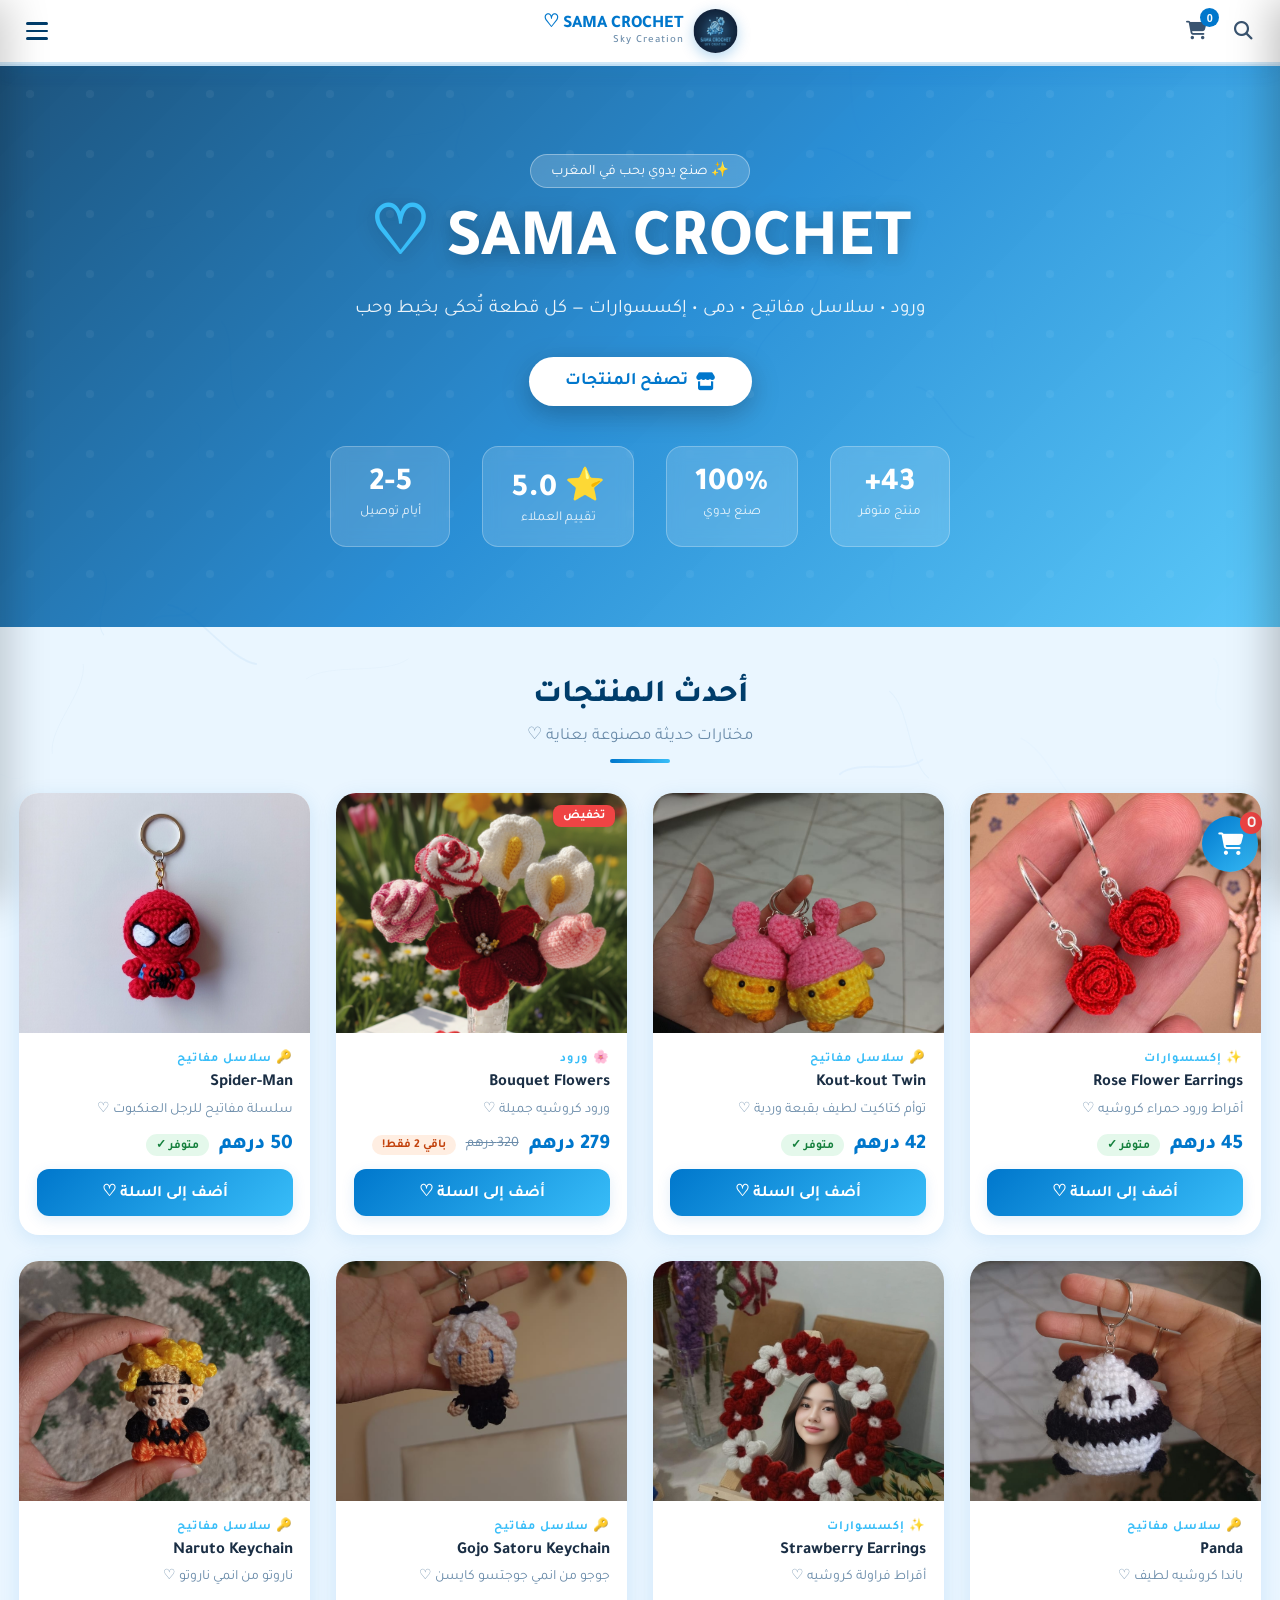
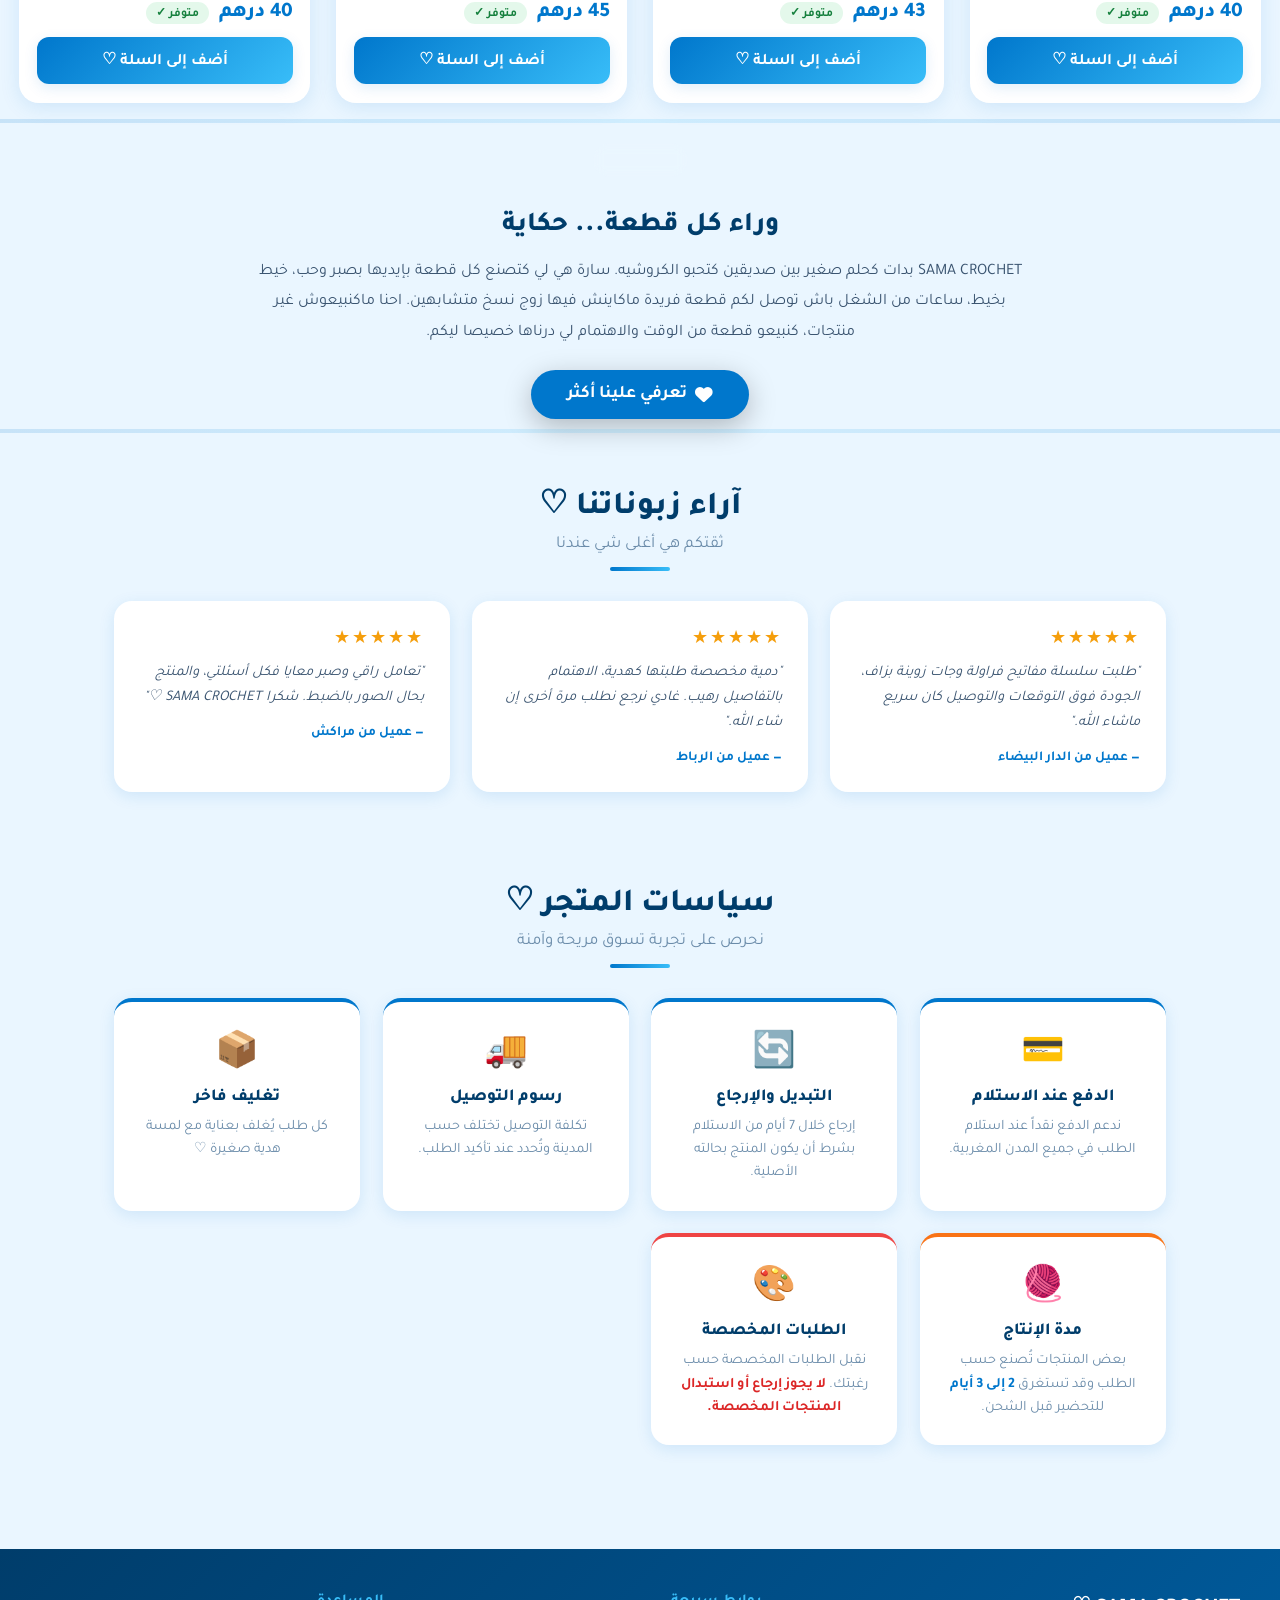
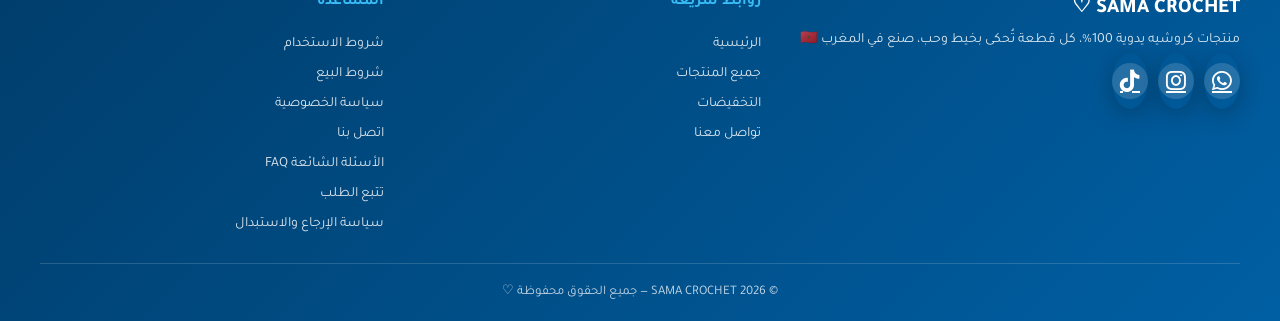
==== commit f03069c6: "Add files via upload" ====
--- a/index.html
+++ b/index.html
@@ -178,6 +178,11 @@
       <div class="form-group"><label>العنوان التفصيلي *</label><textarea id="ordAddr" placeholder="الحي - الشارع - رقم المبنى ..."></textarea></div>
       <div class="form-group"><label>كود الخصم (اختياري)</label><input type="text" id="ordCoupon" placeholder="مثال: WELCOME10" style="text-transform:uppercase;"></div>
       <div class="form-group"><label>ملاحظات (اختياري)</label><textarea id="ordNotes" placeholder="مثال: تسليم بعد الساعة 6 مساءً" style="min-height:70px;"></textarea></div>
+      <!-- حقل مخفي (honeypot) لمنع الطلبات الوهمية الآلية — البشر ما كيشوفوهش وماكيعمروهش -->
+      <div style="position:absolute;left:-9999px;top:-9999px;" aria-hidden="true">
+        <label for="ordWebsite">اتركي هاد الحقل فارغ</label>
+        <input type="text" id="ordWebsite" name="ordWebsite" tabindex="-1" autocomplete="off">
+      </div>
       <button class="send-btn" onclick="sendOrder()"><i class="fab fa-whatsapp" style="font-size:1.3rem;"></i> إرسال الطلب</button>
     </div>
   </div>
@@ -314,7 +319,7 @@
       <div class="info-item"><div class="info-icon"><i class="fas fa-truck"></i></div><div class="info-txt"><span>التوصيل</span><strong>2-5 أيام عمل • الرسوم حسب المدينة</strong></div></div>
       <div class="info-item"><div class="info-icon"><i class="fas fa-paint-brush"></i></div><div class="info-txt"><span>الطلبات المخصصة</span><strong>مقبولة ♡ — غير قابلة للإرجاع</strong></div></div>
       <div style="margin-top:20px;">
-        <a href="https://wa.me/212621091399" target="_blank" style="display:flex;align-items:center;justify-content:center;gap:10px;background:linear-gradient(135deg,#25d366,#128c7e);color:#fff;border-radius:14px;padding:14px;font-weight:700;font-size:1.05rem;text-decoration:none;box-shadow:0 6px 20px rgba(37,211,102,0.35);">
+        <a href="https://wa.me/212621091399" target="_blank" rel="noopener" style="display:flex;align-items:center;justify-content:center;gap:10px;background:linear-gradient(135deg,#25d366,#128c7e);color:#fff;border-radius:14px;padding:14px;font-weight:700;font-size:1.05rem;text-decoration:none;box-shadow:0 6px 20px rgba(37,211,102,0.35);">
           <i class="fab fa-whatsapp" style="font-size:1.3rem;"></i> راسلنا الآن
         </a>
       </div>
@@ -360,6 +365,15 @@
           <div class="stat-card green"><span class="s-icon">✅</span><div class="s-val" id="st-instock">0</div><div class="s-lbl">متوفر في المخزون</div></div>
           <div class="stat-card orange"><span class="s-icon">⚠️</span><div class="s-val" id="st-low">0</div><div class="s-lbl">مخزون منخفض (&lt;5)</div></div>
           <div class="stat-card red"><span class="s-icon">📋</span><div class="s-val" id="st-orders">0</div><div class="s-lbl">طلبات واردة</div></div>
+        </div>
+        <div class="stats-cards" id="salesStatsCards" style="margin-top:0;">
+          <div class="stat-card green"><span class="s-icon">💰</span><div class="s-val" id="st-revenue-day">0</div><div class="s-lbl">أرباح اليوم (درهم)</div></div>
+          <div class="stat-card"><span class="s-icon">📅</span><div class="s-val" id="st-revenue-month">0</div><div class="s-lbl">أرباح الشهر (درهم)</div></div>
+          <div class="stat-card orange"><span class="s-icon">🧾</span><div class="s-val" id="st-revenue-total">0</div><div class="s-lbl">إجمالي الأرباح (درهم)</div></div>
+          <div class="stat-card red"><span class="s-icon">👥</span><div class="s-val" id="st-customers">0</div><div class="s-lbl">عدد الزبائن</div></div>
+        </div>
+        <div class="table-wrap" style="margin-bottom:1.5rem;">
+          <table><thead><tr><th>المنتج الأكثر مبيعاً</th><th>عدد القطع المباعة</th></tr></thead><tbody id="bestSellersTable"><tr><td colspan="2" style="text-align:center;color:var(--text-light);">جاري التحميل...</td></tr></tbody></table>
         </div>
         <div class="table-wrap">
           <table><thead><tr><th>المنتج</th><th>الفئة</th><th>السعر</th><th>المخزون</th><th>الحالة</th></tr></thead><tbody id="overviewTable"></tbody></table>
@@ -432,9 +446,9 @@
         <h4>SAMA CROCHET ♡</h4>
         <p>منتجات كروشيه يدوية 100%، كل قطعة تُحكى بخيط وحب، صنع في المغرب 🇲🇦</p>
         <div class="footer-social">
-          <a href="https://wa.me/212621091399" target="_blank" aria-label="واتساب"><i class="fab fa-whatsapp"></i></a>
-          <a href="#" onclick="return false;" aria-label="إنستغرام"><i class="fab fa-instagram"></i></a>
-          <a href="#" onclick="return false;" aria-label="تيك توك"><i class="fab fa-tiktok"></i></a>
+          <a href="https://wa.me/212621091399" target="_blank" rel="noopener" aria-label="واتساب"><i class="fab fa-whatsapp"></i></a>
+          <a href="https://www.instagram.com/samacrochet.ma?igsh=cTI1cm9wcW1vMzcy" target="_blank" rel="noopener" aria-label="إنستغرام"><i class="fab fa-instagram"></i></a>
+          <a href="https://www.tiktok.com/@samacrochet01" target="_blank" rel="noopener" aria-label="تيك توك"><i class="fab fa-tiktok"></i></a>
         </div>
       </div>
       <div class="footer-col">
--- a/style.css
+++ b/style.css
@@ -188,7 +188,6 @@
   display:grid;grid-template-columns:1.3fr 1fr 1fr;gap:2rem;padding-bottom:28px;
   border-bottom:1px solid rgba(255,255,255,0.15);
 }
-@media(max-width:768px){.footer-top{grid-template-columns:1fr;gap:1.6rem;text-align:center;}}
 .footer-brand h4{font-size:1.3rem;font-weight:800;margin-bottom:8px;}
 .footer-brand p{font-size:0.88rem;opacity:0.85;line-height:1.7;}
 .footer-col h5{font-size:0.95rem;font-weight:700;margin-bottom:14px;color:var(--blue-accent);}
@@ -198,13 +197,11 @@
   font-family:'Tajawal',sans-serif;font-size:0.88rem;text-align:right;
   padding:2px 0;transition:all 0.2s;width:fit-content;
 }
-@media(max-width:768px){.footer-link{width:100%;text-align:center;}}
 .footer-link:hover{color:#fff;padding-right:6px;}
 .footer-bottom{
   padding-top:18px;text-align:center;font-size:0.82rem;opacity:0.75;
 }
 .footer-social{display:flex;gap:10px;margin-top:10px;justify-content:flex-start;}
-@media(max-width:768px){.footer-social{justify-content:center;}}
 .footer-social a{
   width:36px;height:36px;border-radius:50%;background:rgba(255,255,255,0.15);
   display:flex;align-items:center;justify-content:center;color:#fff;transition:all 0.25s;
@@ -464,7 +461,6 @@
 
 /* ══ CONTACT PAGE ══ */
 .contact-grid{display:grid;grid-template-columns:1fr 1fr;gap:2rem;max-width:1100px;margin:0 auto;padding:0 1.5rem 4rem;}
-@media(max-width:768px){.contact-grid{grid-template-columns:1fr;}}
 .contact-card{background:#fff;border-radius:20px;padding:2rem;box-shadow:0 4px 20px var(--shadow);}
 .contact-card h3{font-size:1.3rem;font-weight:800;color:var(--blue-dark);margin-bottom:1.2rem;}
 .info-item{display:flex;align-items:center;gap:14px;padding:14px 0;border-bottom:1px solid var(--border);}
@@ -582,6 +578,13 @@
 .edit-btn:hover{background:var(--blue-main);color:#fff;}
 .del-action-btn{background:rgba(239,68,68,0.1);color:var(--danger);}
 .del-action-btn:hover{background:var(--danger);color:#fff;}
+.order-status-select{
+  border:2px solid var(--border);border-radius:8px;padding:6px 10px;
+  font-family:'Tajawal',sans-serif;font-size:0.85rem;font-weight:600;
+  color:var(--blue-dark);background:#fff;cursor:pointer;transition:all 0.2s;
+}
+.order-status-select:focus{outline:none;border-color:var(--blue-main);}
+.order-status-select:hover{border-color:var(--blue-main);}
 .add-product-form{background:#fff;border-radius:20px;padding:2rem;box-shadow:0 4px 20px var(--shadow);}
 .add-product-form h3{font-size:1.3rem;font-weight:800;color:var(--blue-dark);margin-bottom:1.5rem;}
 .form-row{display:grid;grid-template-columns:1fr 1fr;gap:1rem;}
@@ -625,7 +628,22 @@
 .img-ph span{font-size:0.75rem;color:var(--text-light);margin-top:6px;font-family:'Tajawal',sans-serif;}
 
 /* ══ RESPONSIVE ══ */
+
+.section-divider{height:4px;background:linear-gradient(90deg,var(--blue-main),var(--blue-accent),var(--blue-main));opacity:0.15;margin:0;}
+
+/* ══ BOTTOM NAVBAR MOBILE ══ */
+.bottom-nav{display:none;position:fixed;bottom:0;left:0;right:0;background:#fff;border-top:2px solid var(--border);z-index:850;box-shadow:0 -4px 20px rgba(0,119,204,0.1);}
+.bottom-nav-inner{display:flex;align-items:center;justify-content:space-around;padding:6px 0 calc(6px + env(safe-area-inset-bottom));}
+.bnav-btn{flex:1;display:flex;flex-direction:column;align-items:center;justify-content:center;gap:3px;background:none;border:none;cursor:pointer;color:var(--text-light);padding:6px 4px;font-family:'Tajawal',sans-serif;font-size:0.68rem;font-weight:600;transition:color 0.2s;position:relative;}
+.bnav-btn i{font-size:1.3rem;}
+.bnav-btn.active,.bnav-btn:active{color:var(--blue-main);}
+.bnav-btn .bnav-badge{position:absolute;top:4px;right:calc(50% - 18px);background:var(--blue-main);color:#fff;width:17px;height:17px;border-radius:50%;font-size:0.6rem;display:flex;align-items:center;justify-content:center;font-weight:700;}
+
 @media(max-width:768px){
+  .footer-top{grid-template-columns:1fr;gap:1.6rem;text-align:center;}
+  .footer-link{width:100%;text-align:center;}
+  .footer-social{justify-content:center;}
+  .contact-grid{grid-template-columns:1fr;}
   nav{display:none;}
   .hero h1{font-size:2rem;}
   .products-grid{grid-template-columns:repeat(auto-fill,minmax(160px,1fr));gap:1rem;}
@@ -633,19 +651,6 @@
   .card-img-wrap img{object-fit:cover;padding:0;}
   .stats-row{gap:1rem;}
   .stat-item{padding:12px 18px;}
-}
-
-.section-divider{height:4px;background:linear-gradient(90deg,var(--blue-main),var(--blue-accent),var(--blue-main));opacity:0.15;margin:0;}
-
-/* ══ BOTTOM NAVBAR MOBILE ══ */
-.bottom-nav{display:none;position:fixed;bottom:0;left:0;right:0;background:#fff;border-top:2px solid var(--border);z-index:850;box-shadow:0 -4px 20px rgba(0,119,204,0.1);}
-.bottom-nav-inner{display:flex;align-items:center;justify-content:space-around;padding:6px 0 calc(6px + env(safe-area-inset-bottom));}
-.bnav-btn{flex:1;display:flex;flex-direction:column;align-items:center;justify-content:center;gap:3px;background:none;border:none;cursor:pointer;color:var(--text-light);padding:6px 4px;font-family:'Tajawal',sans-serif;font-size:0.68rem;font-weight:600;transition:color 0.2s;position:relative;}
-.bnav-btn i{font-size:1.3rem;}
-.bnav-btn.active,.bnav-btn:active{color:var(--blue-main);}
-.bnav-btn .bnav-badge{position:absolute;top:4px;right:calc(50% - 18px);background:var(--blue-main);color:#fff;width:17px;height:17px;border-radius:50%;font-size:0.6rem;display:flex;align-items:center;justify-content:center;font-weight:700;}
-
-@media(max-width:768px){
   .bottom-nav{display:block;}
   .fab-group{bottom:80px;right:12px;gap:9px;}
   header{padding:0 0.6rem;height:58px;}
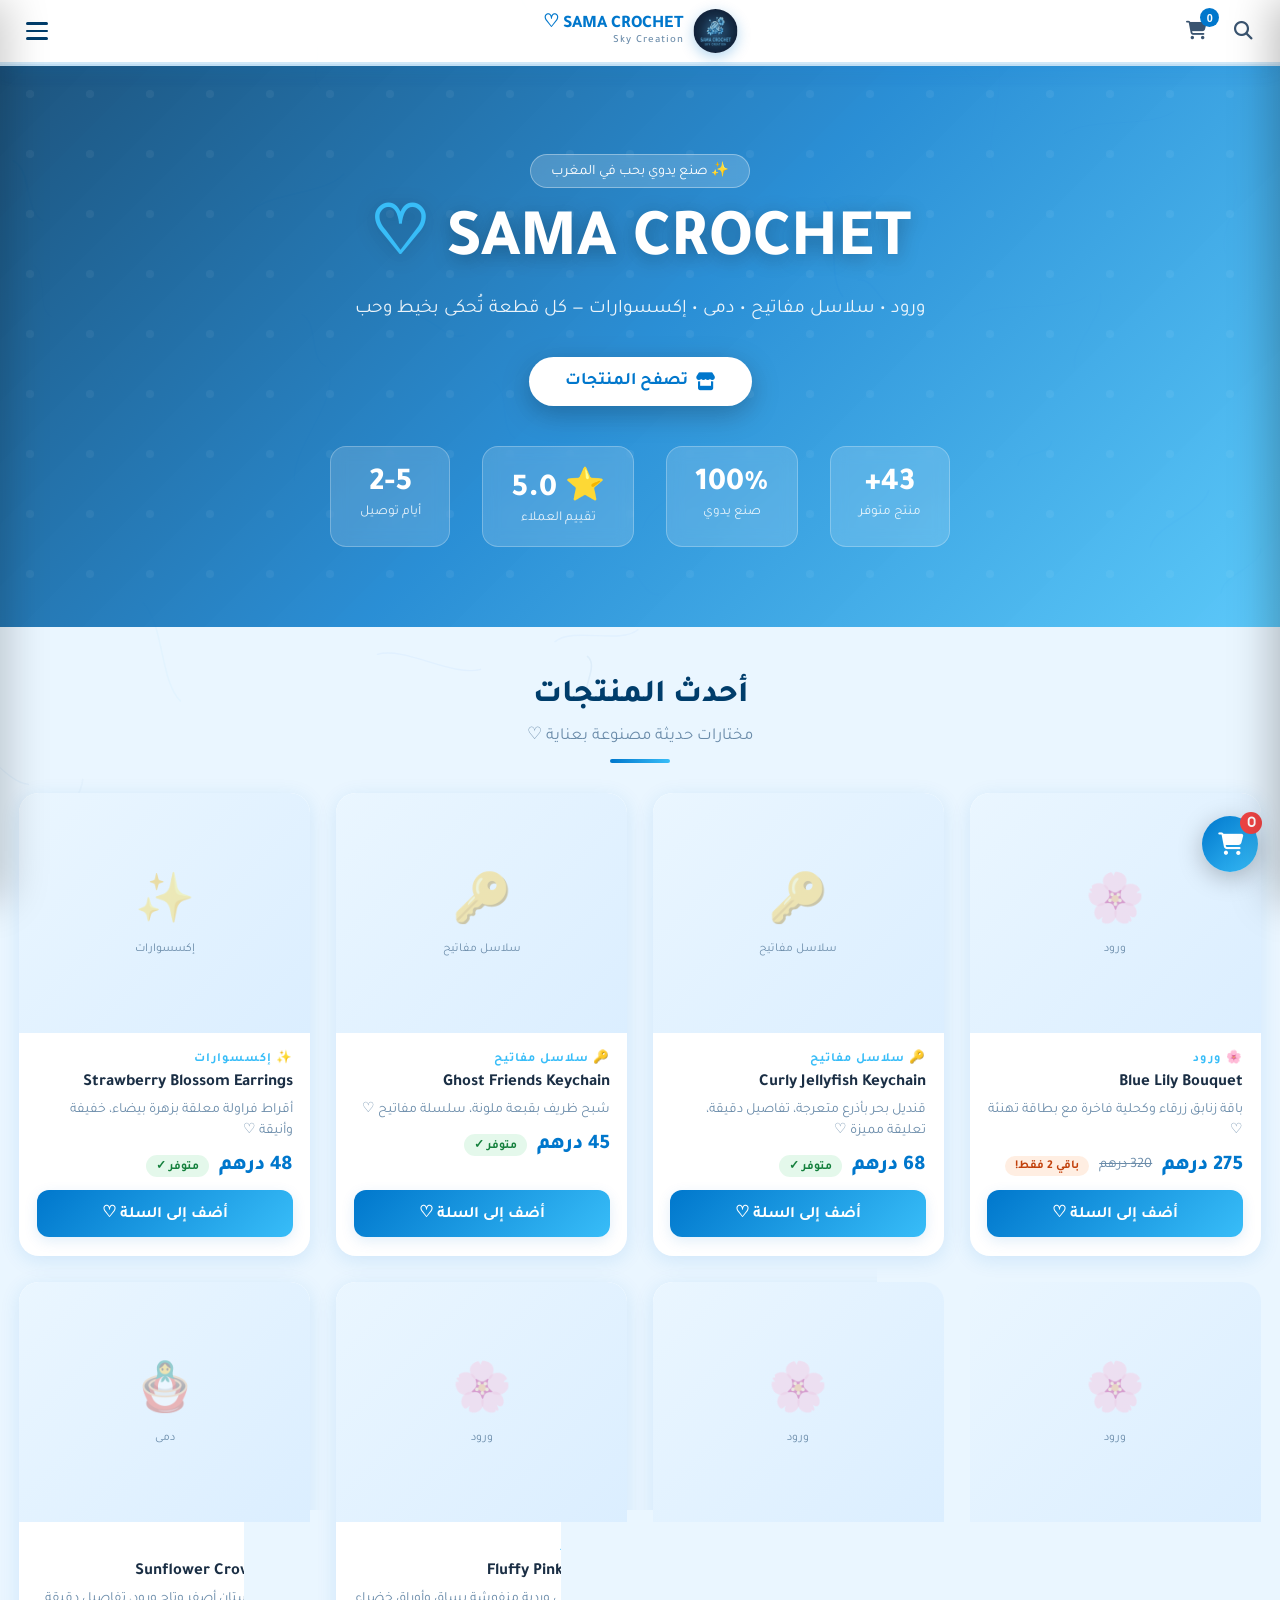
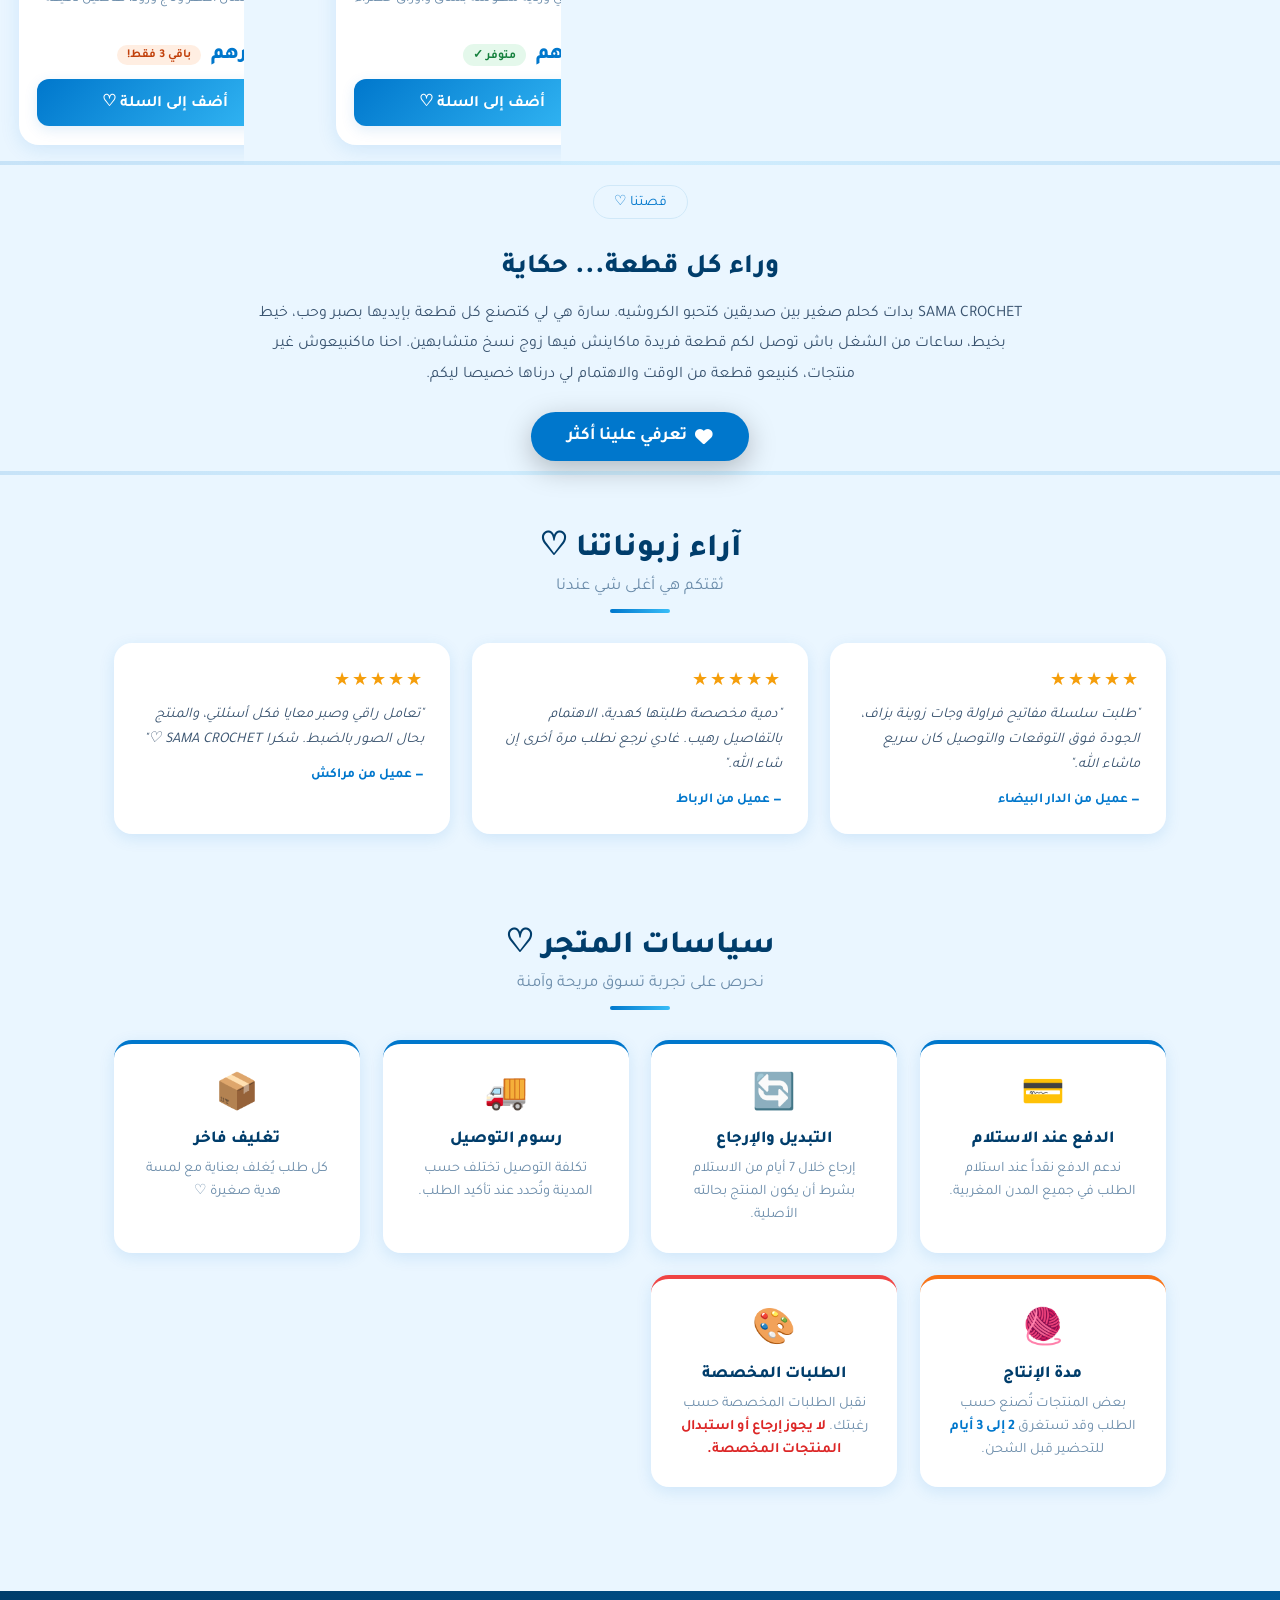
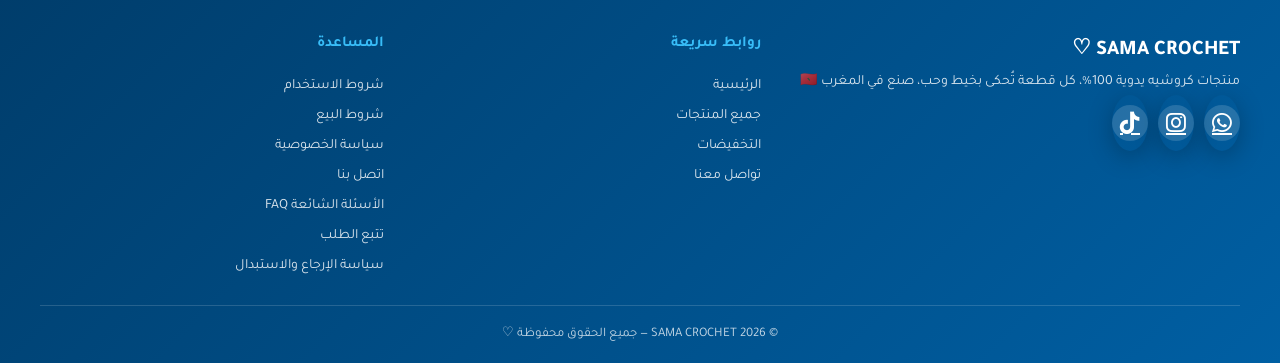
==== commit 8690380d: "Add files via upload" ====
--- a/index.html
+++ b/index.html
@@ -178,11 +178,6 @@
       <div class="form-group"><label>العنوان التفصيلي *</label><textarea id="ordAddr" placeholder="الحي - الشارع - رقم المبنى ..."></textarea></div>
       <div class="form-group"><label>كود الخصم (اختياري)</label><input type="text" id="ordCoupon" placeholder="مثال: WELCOME10" style="text-transform:uppercase;"></div>
       <div class="form-group"><label>ملاحظات (اختياري)</label><textarea id="ordNotes" placeholder="مثال: تسليم بعد الساعة 6 مساءً" style="min-height:70px;"></textarea></div>
-      <!-- حقل مخفي (honeypot) لمنع الطلبات الوهمية الآلية — البشر ما كيشوفوهش وماكيعمروهش -->
-      <div style="position:absolute;left:-9999px;top:-9999px;" aria-hidden="true">
-        <label for="ordWebsite">اتركي هاد الحقل فارغ</label>
-        <input type="text" id="ordWebsite" name="ordWebsite" tabindex="-1" autocomplete="off">
-      </div>
       <button class="send-btn" onclick="sendOrder()"><i class="fab fa-whatsapp" style="font-size:1.3rem;"></i> إرسال الطلب</button>
     </div>
   </div>
@@ -365,15 +360,6 @@
           <div class="stat-card green"><span class="s-icon">✅</span><div class="s-val" id="st-instock">0</div><div class="s-lbl">متوفر في المخزون</div></div>
           <div class="stat-card orange"><span class="s-icon">⚠️</span><div class="s-val" id="st-low">0</div><div class="s-lbl">مخزون منخفض (&lt;5)</div></div>
           <div class="stat-card red"><span class="s-icon">📋</span><div class="s-val" id="st-orders">0</div><div class="s-lbl">طلبات واردة</div></div>
-        </div>
-        <div class="stats-cards" id="salesStatsCards" style="margin-top:0;">
-          <div class="stat-card green"><span class="s-icon">💰</span><div class="s-val" id="st-revenue-day">0</div><div class="s-lbl">أرباح اليوم (درهم)</div></div>
-          <div class="stat-card"><span class="s-icon">📅</span><div class="s-val" id="st-revenue-month">0</div><div class="s-lbl">أرباح الشهر (درهم)</div></div>
-          <div class="stat-card orange"><span class="s-icon">🧾</span><div class="s-val" id="st-revenue-total">0</div><div class="s-lbl">إجمالي الأرباح (درهم)</div></div>
-          <div class="stat-card red"><span class="s-icon">👥</span><div class="s-val" id="st-customers">0</div><div class="s-lbl">عدد الزبائن</div></div>
-        </div>
-        <div class="table-wrap" style="margin-bottom:1.5rem;">
-          <table><thead><tr><th>المنتج الأكثر مبيعاً</th><th>عدد القطع المباعة</th></tr></thead><tbody id="bestSellersTable"><tr><td colspan="2" style="text-align:center;color:var(--text-light);">جاري التحميل...</td></tr></tbody></table>
         </div>
         <div class="table-wrap">
           <table><thead><tr><th>المنتج</th><th>الفئة</th><th>السعر</th><th>المخزون</th><th>الحالة</th></tr></thead><tbody id="overviewTable"></tbody></table>
@@ -488,12 +474,12 @@
     <div class="info-modal-body">
       <h3><i class="fas fa-truck" style="margin-left:8px;color:var(--blue-main);"></i> تتبع الطلب</h3>
       <p>أدخل رقم الهاتف اللي استعملتيه عند الطلب باش تشوفي آخر حالة ديالو:</p>
-      <div class="form-group">
+      <div class="form-group track-search-row">
         <input type="tel" id="trackPhoneInput" placeholder="06XXXXXXXX" onkeydown="if(event.key==='Enter')trackOrderByPhone()">
-      </div>
-      <button class="send-btn" style="background:linear-gradient(135deg,var(--blue-main),var(--blue-accent));" onclick="trackOrderByPhone()">
-        <i class="fas fa-search"></i> بحث عن طلبي
-      </button>
+        <button class="send-btn" style="background:linear-gradient(135deg,var(--blue-main),var(--blue-accent));" onclick="trackOrderByPhone()">
+          <i class="fas fa-search"></i> بحث
+        </button>
+      </div>
       <div id="trackResults" style="margin-top:18px;"></div>
     </div>
   </div>
--- a/style.css
+++ b/style.css
@@ -557,6 +557,62 @@
 .order-info-block p{font-size:0.92rem;color:var(--text-dark);line-height:1.6;margin-bottom:2px;}
 .order-info-block a{color:var(--blue-main);font-weight:600;}
 .order-items-list{list-style:none;padding:0;margin:0;}
+
+/* ══ TRACK ORDER — TIMELINE ══ */
+.track-search-row{display:flex;gap:10px;}
+.track-search-row input{flex:1;}
+.track-search-row .send-btn{width:auto;margin-top:0;padding:0 22px;white-space:nowrap;}
+.track-loading{text-align:center;padding:30px 10px;color:var(--text-light);}
+.track-loading i{font-size:1.8rem;color:var(--blue-main);margin-bottom:10px;display:block;}
+.track-empty{text-align:center;padding:26px 10px;color:var(--text-light);}
+.track-empty i{font-size:2.2rem;margin-bottom:10px;display:block;opacity:0.35;}
+.track-empty .track-empty-cta{margin-top:14px;}
+.track-count{font-size:0.85rem;color:var(--text-light);margin-bottom:14px;text-align:center;}
+
+.track-order-card{
+  background:#fff;border-radius:18px;box-shadow:0 6px 20px var(--shadow);
+  margin-bottom:18px;overflow:hidden;border:1px solid var(--border);
+}
+.track-order-head{
+  display:flex;align-items:center;justify-content:space-between;flex-wrap:wrap;gap:6px;
+  padding:14px 18px;background:var(--blue-light);
+}
+.track-order-date{font-weight:800;color:var(--blue-dark);font-size:0.95rem;}
+.track-order-date i{margin-left:6px;color:var(--blue-main);}
+.track-status-pill{
+  padding:5px 14px;border-radius:50px;font-size:0.8rem;font-weight:700;color:#fff;
+  background:var(--blue-main);
+}
+.track-status-pill.done{background:var(--success);}
+.track-status-pill.cancelled{background:var(--danger);}
+
+.track-timeline{display:flex;padding:22px 14px 8px;}
+.track-step{flex:1;text-align:center;position:relative;}
+.track-step .dot{
+  width:34px;height:34px;border-radius:50%;background:var(--blue-light);
+  border:2px solid var(--border);color:var(--text-light);
+  display:flex;align-items:center;justify-content:center;margin:0 auto 8px;
+  font-size:0.85rem;position:relative;z-index:2;transition:all .3s;
+}
+.track-step .line{
+  position:absolute;top:17px;right:50%;width:100%;height:3px;
+  background:var(--border);z-index:1;
+}
+.track-step:first-child .line{display:none;}
+.track-step.done .dot{background:var(--blue-main);border-color:var(--blue-main);color:#fff;}
+.track-step.done .line{background:var(--blue-main);}
+.track-step.current .dot{background:#fff;border-color:var(--blue-main);color:var(--blue-main);box-shadow:0 0 0 4px rgba(0,119,204,0.15);}
+.track-step .lbl{font-size:0.72rem;color:var(--text-light);line-height:1.3;}
+.track-step.done .lbl,.track-step.current .lbl{color:var(--blue-dark);font-weight:700;}
+
+.track-cancelled-banner{
+  margin:14px 18px 0;padding:12px 14px;border-radius:12px;
+  background:rgba(239,68,68,0.08);color:var(--danger);font-weight:700;
+  text-align:center;font-size:0.9rem;
+}
+.track-order-body{padding:16px 18px 18px;border-top:1px dashed var(--border);}
+.track-items-txt{font-size:0.88rem;color:var(--text-mid);line-height:1.7;margin-bottom:8px;}
+.track-order-total{font-weight:800;color:var(--blue-dark);font-size:1.05rem;}
 .order-items-list li{
   display:flex;justify-content:space-between;gap:10px;
   padding:6px 0;border-bottom:1px dashed var(--border);font-size:0.88rem;
@@ -568,6 +624,27 @@
   grid-column:1/-1;background:#fff8e1;border:1px solid #fbbf24;border-radius:10px;
   padding:10px 14px;font-size:0.85rem;color:#92400e;
 }
+
+/* ══ ADMIN — ORDER STATUS EDITOR ══ */
+.order-status-row{
+  display:flex;align-items:center;justify-content:space-between;flex-wrap:wrap;gap:10px;
+  padding:12px 20px;background:var(--section-bg);border-bottom:1px solid var(--border);
+}
+.order-status-edit{display:flex;align-items:center;gap:8px;}
+.order-status-edit select{
+  padding:8px 12px;border:2px solid var(--border);border-radius:10px;
+  font-family:'Tajawal',sans-serif;font-size:0.85rem;color:var(--text-dark);
+  background:#fff;cursor:pointer;transition:border-color .2s;
+}
+.order-status-edit select:focus{outline:none;border-color:var(--blue-main);}
+.status-save-btn{
+  background:var(--blue-main);color:#fff;border:none;border-radius:10px;
+  padding:8px 16px;font-family:'Tajawal',sans-serif;font-weight:700;font-size:0.82rem;
+  cursor:pointer;display:flex;align-items:center;gap:6px;transition:all .2s;
+}
+.status-save-btn:hover{background:var(--blue-mid);transform:translateY(-1px);}
+.status-save-btn:disabled{opacity:0.6;cursor:not-allowed;transform:none;}
+
 table{width:100%;border-collapse:collapse;}
 th{background:var(--blue-light);color:var(--blue-dark);font-weight:700;padding:14px 16px;text-align:right;font-size:0.9rem;}
 td{padding:12px 16px;border-bottom:1px solid var(--border);font-size:0.9rem;color:var(--text-dark);vertical-align:middle;}
@@ -578,13 +655,6 @@
 .edit-btn:hover{background:var(--blue-main);color:#fff;}
 .del-action-btn{background:rgba(239,68,68,0.1);color:var(--danger);}
 .del-action-btn:hover{background:var(--danger);color:#fff;}
-.order-status-select{
-  border:2px solid var(--border);border-radius:8px;padding:6px 10px;
-  font-family:'Tajawal',sans-serif;font-size:0.85rem;font-weight:600;
-  color:var(--blue-dark);background:#fff;cursor:pointer;transition:all 0.2s;
-}
-.order-status-select:focus{outline:none;border-color:var(--blue-main);}
-.order-status-select:hover{border-color:var(--blue-main);}
 .add-product-form{background:#fff;border-radius:20px;padding:2rem;box-shadow:0 4px 20px var(--shadow);}
 .add-product-form h3{font-size:1.3rem;font-weight:800;color:var(--blue-dark);margin-bottom:1.5rem;}
 .form-row{display:grid;grid-template-columns:1fr 1fr;gap:1rem;}
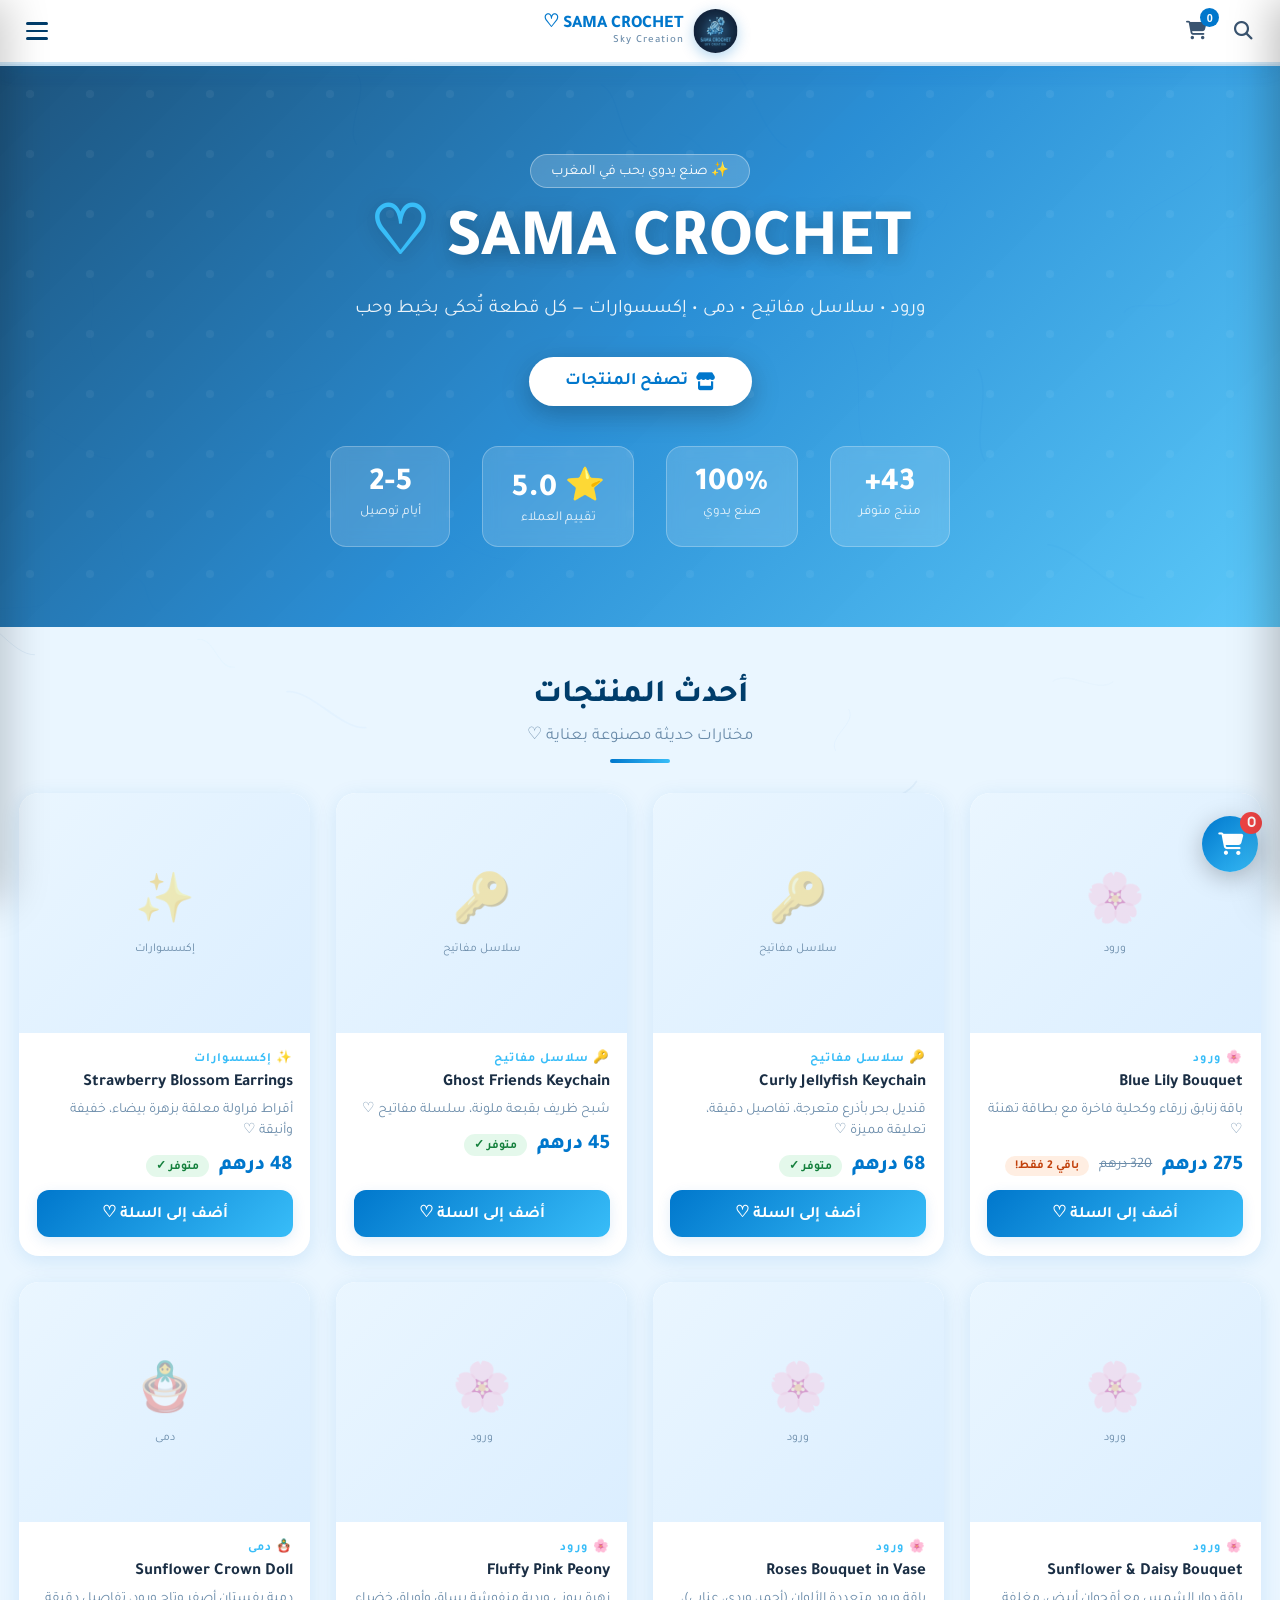
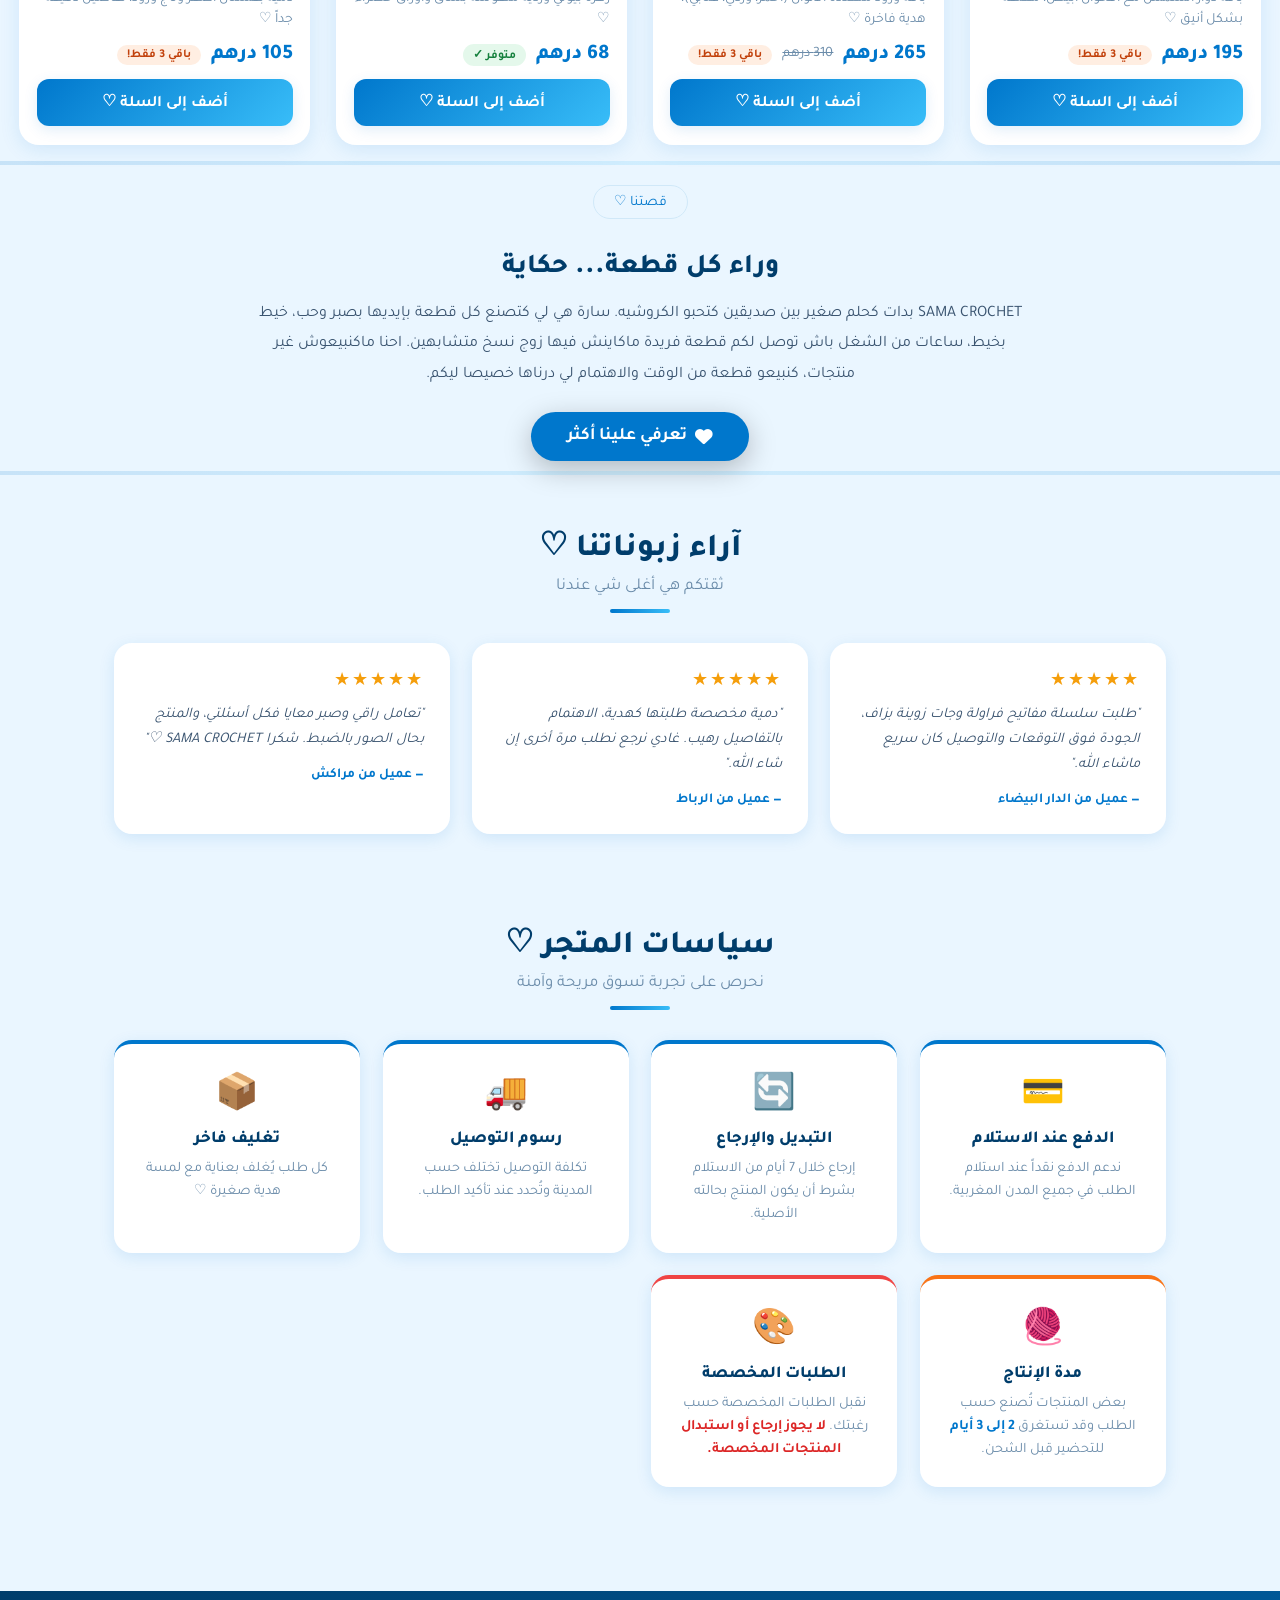
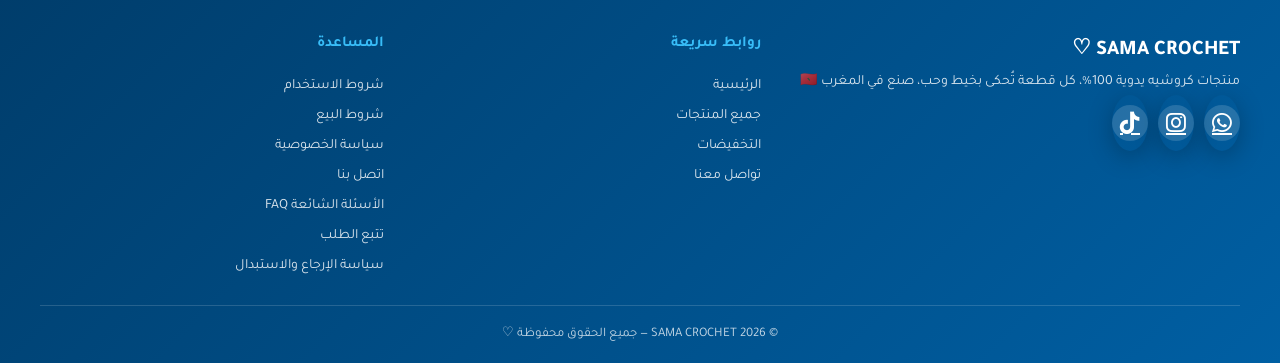
==== commit b0ced9b2: "Add order tracking button to side menu Added a button to track orders in the side menu." ====
--- a/index.html
+++ b/index.html
@@ -102,6 +102,7 @@
   </div>
   <nav class="side-menu-links">
     <button class="side-link" onclick="goToPage('home')"><i class="fas fa-home"></i> الرئيسية</button>
+    <button class="side-link track-link" onclick="closeSideMenu();openTrackModal();"><i class="fas fa-truck"></i> تتبع الطلب</button>
     <button class="side-link" onclick="goToProducts('all')"><i class="fas fa-store"></i> جميع المنتجات</button>
     <button class="side-link" onclick="goToProducts('new')"><i class="fas fa-star"></i> جديد</button>
     <button class="side-link sale-link" onclick="goToProducts('sale')"><i class="fas fa-fire"></i> التخفيضات</button>
